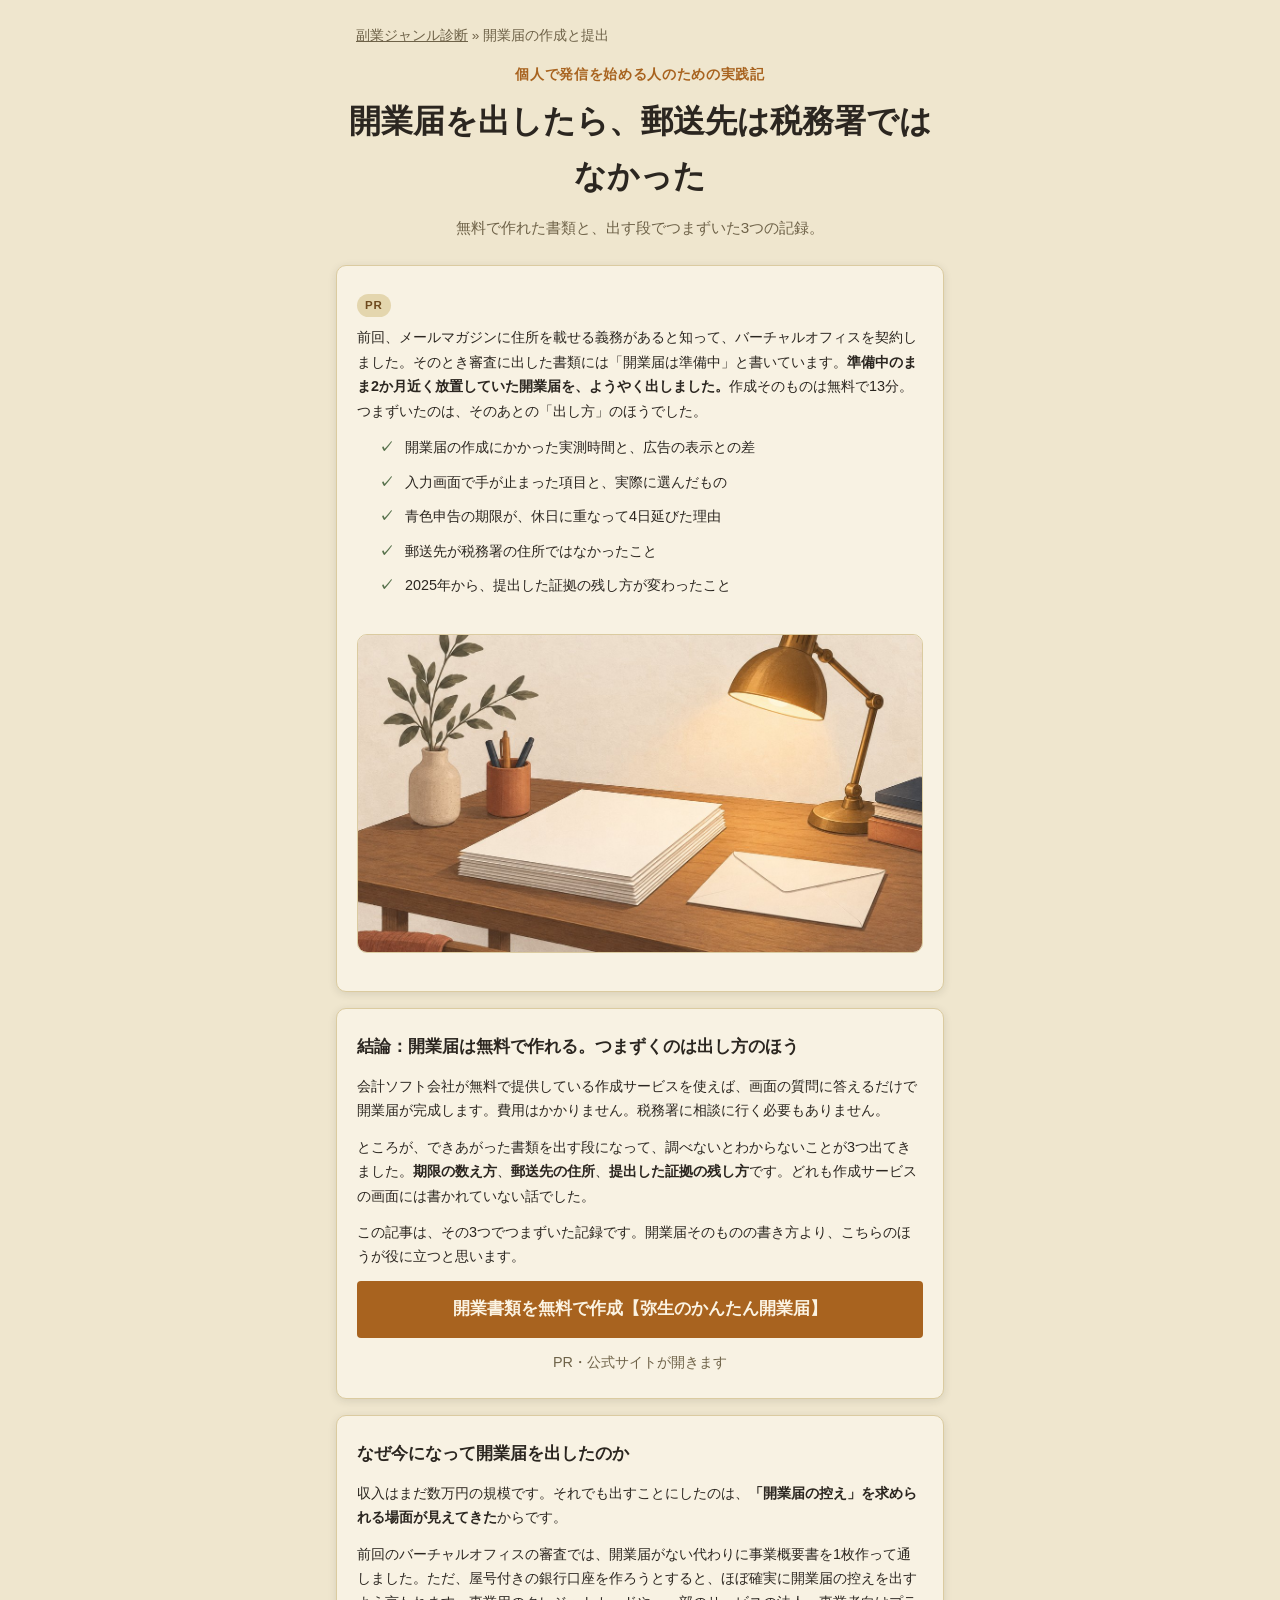
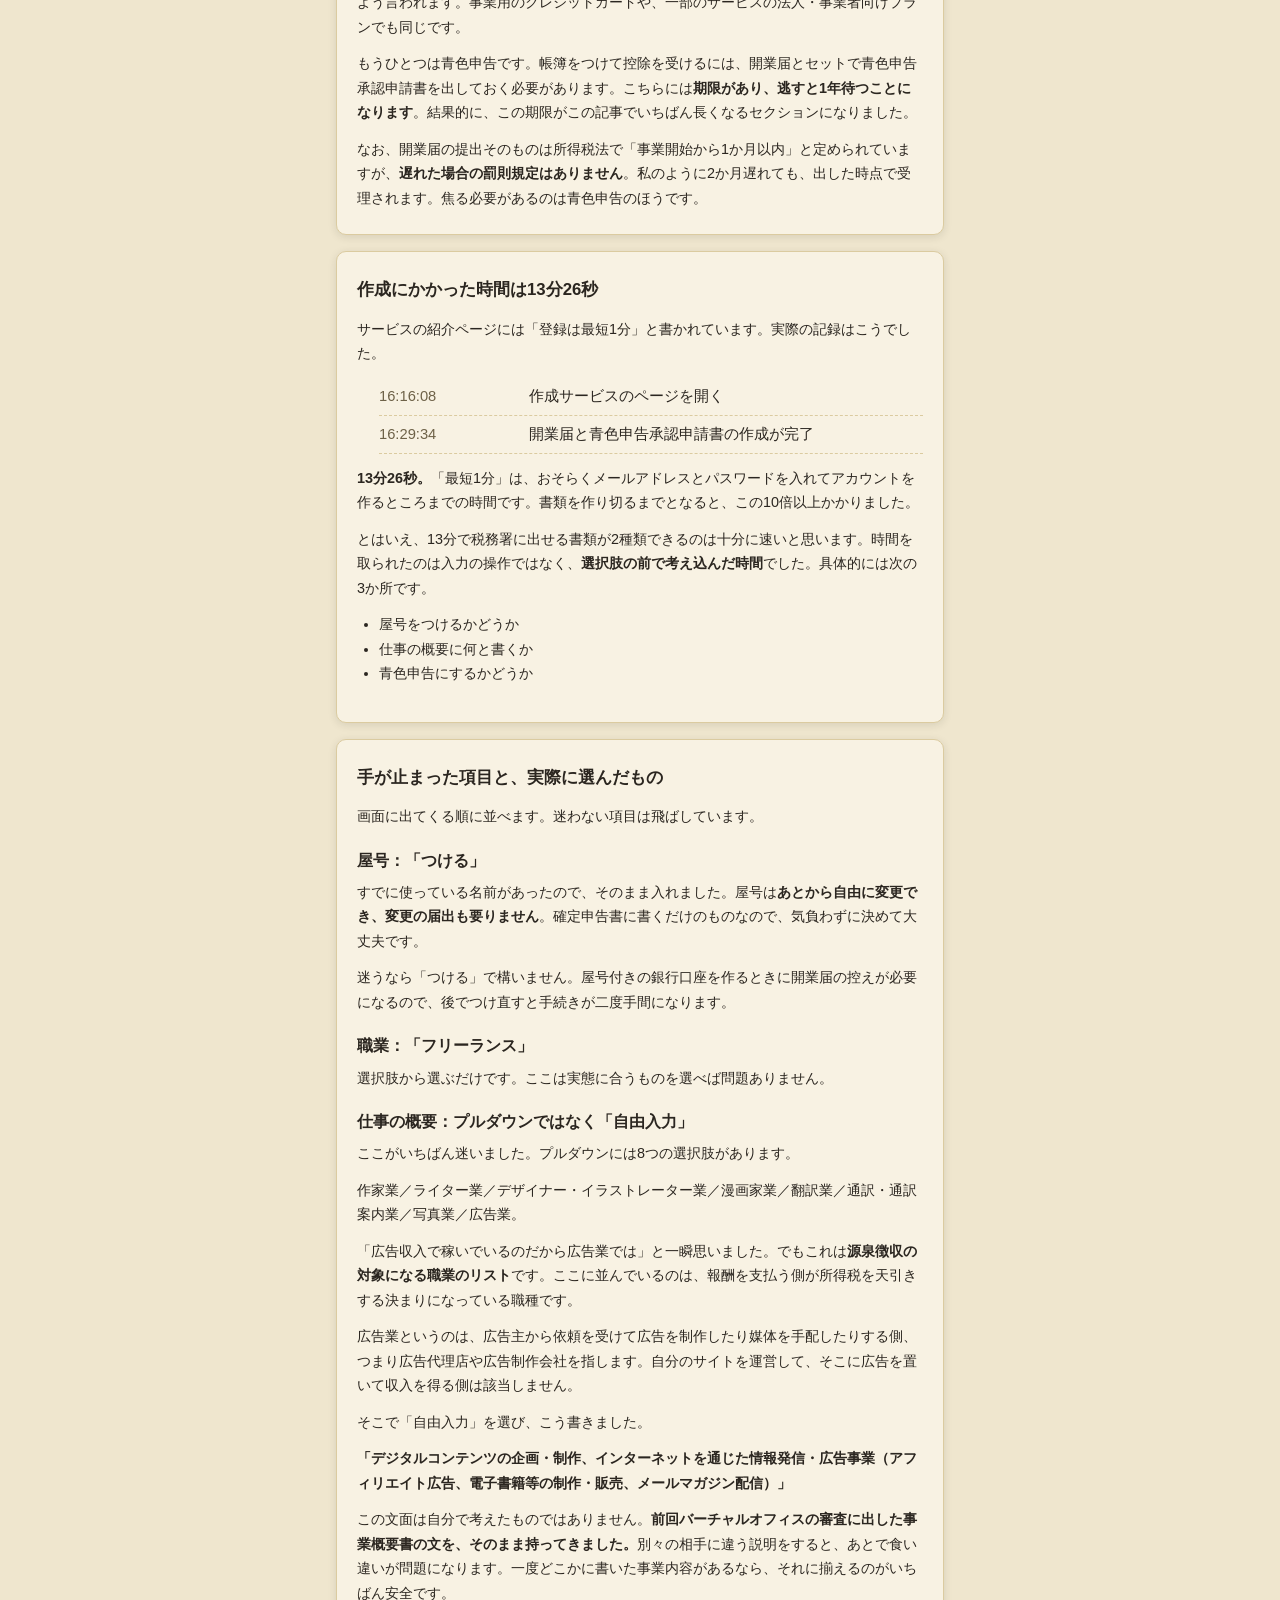
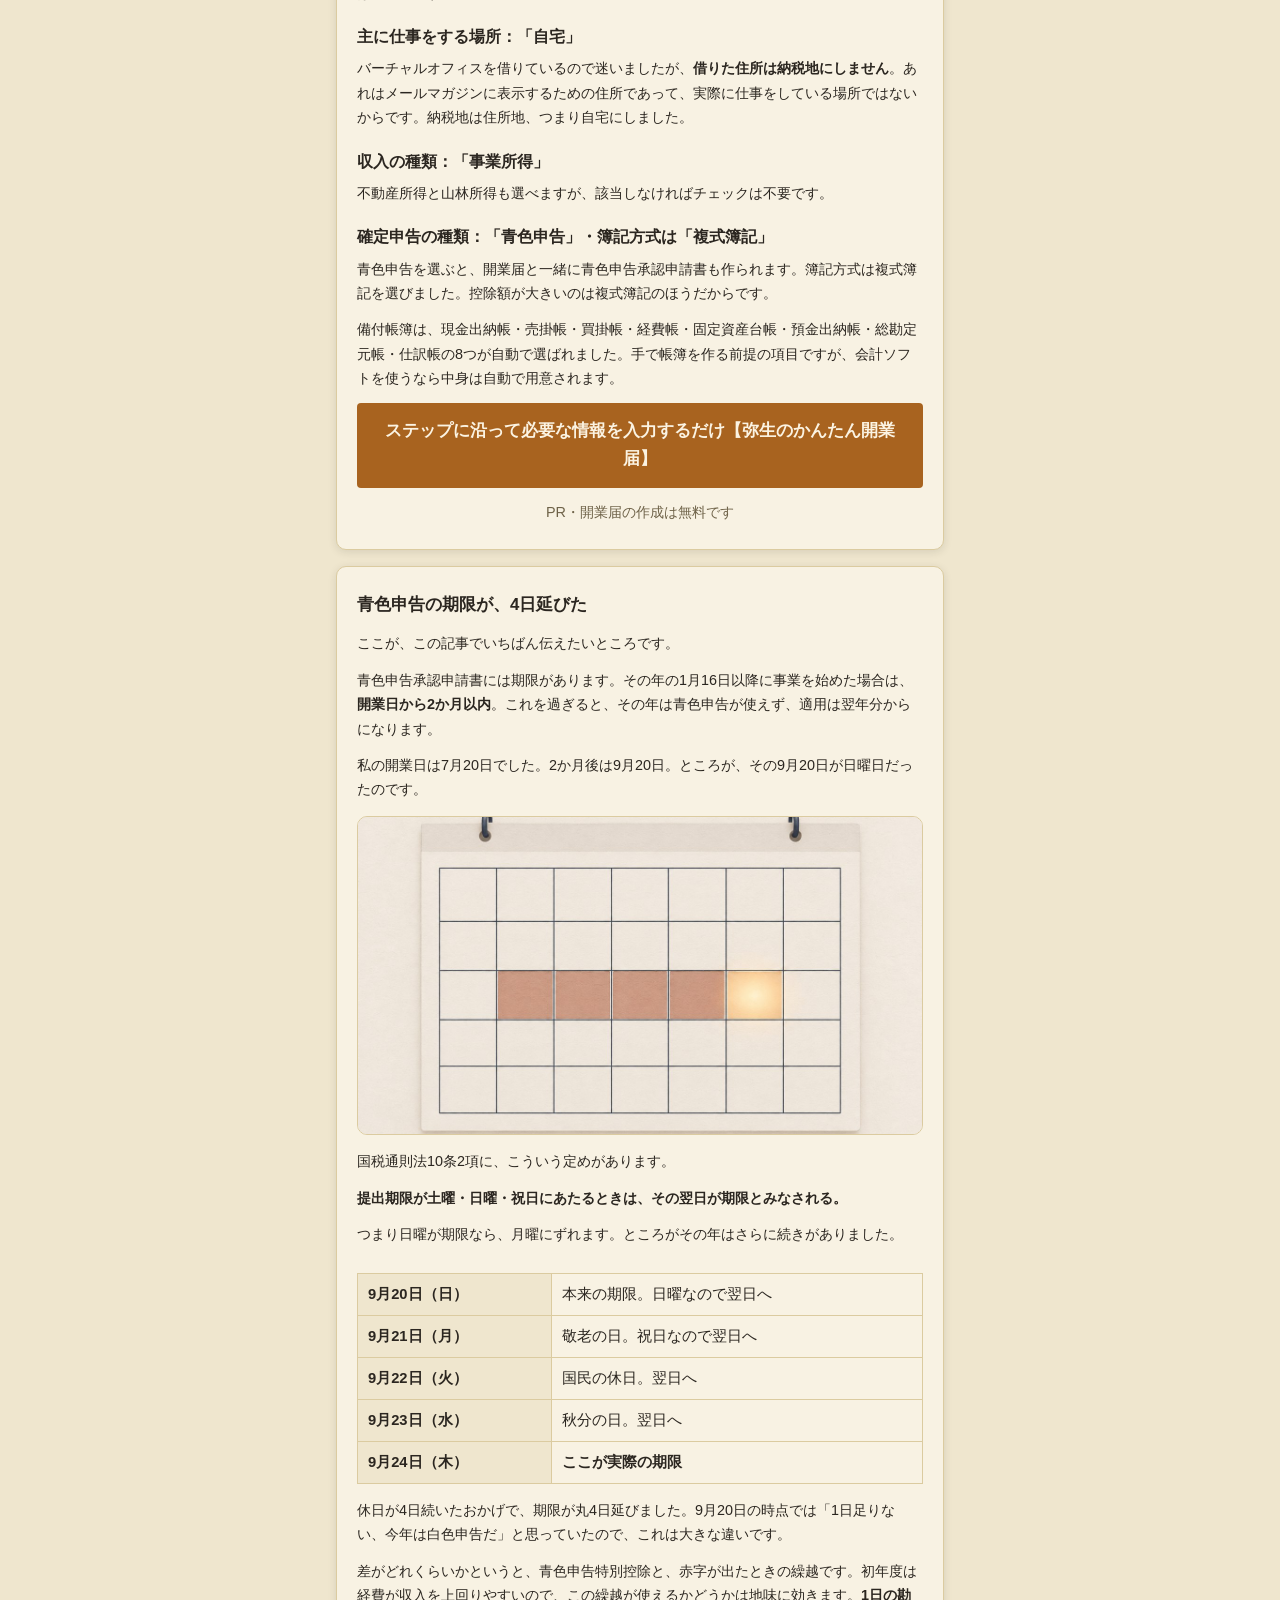
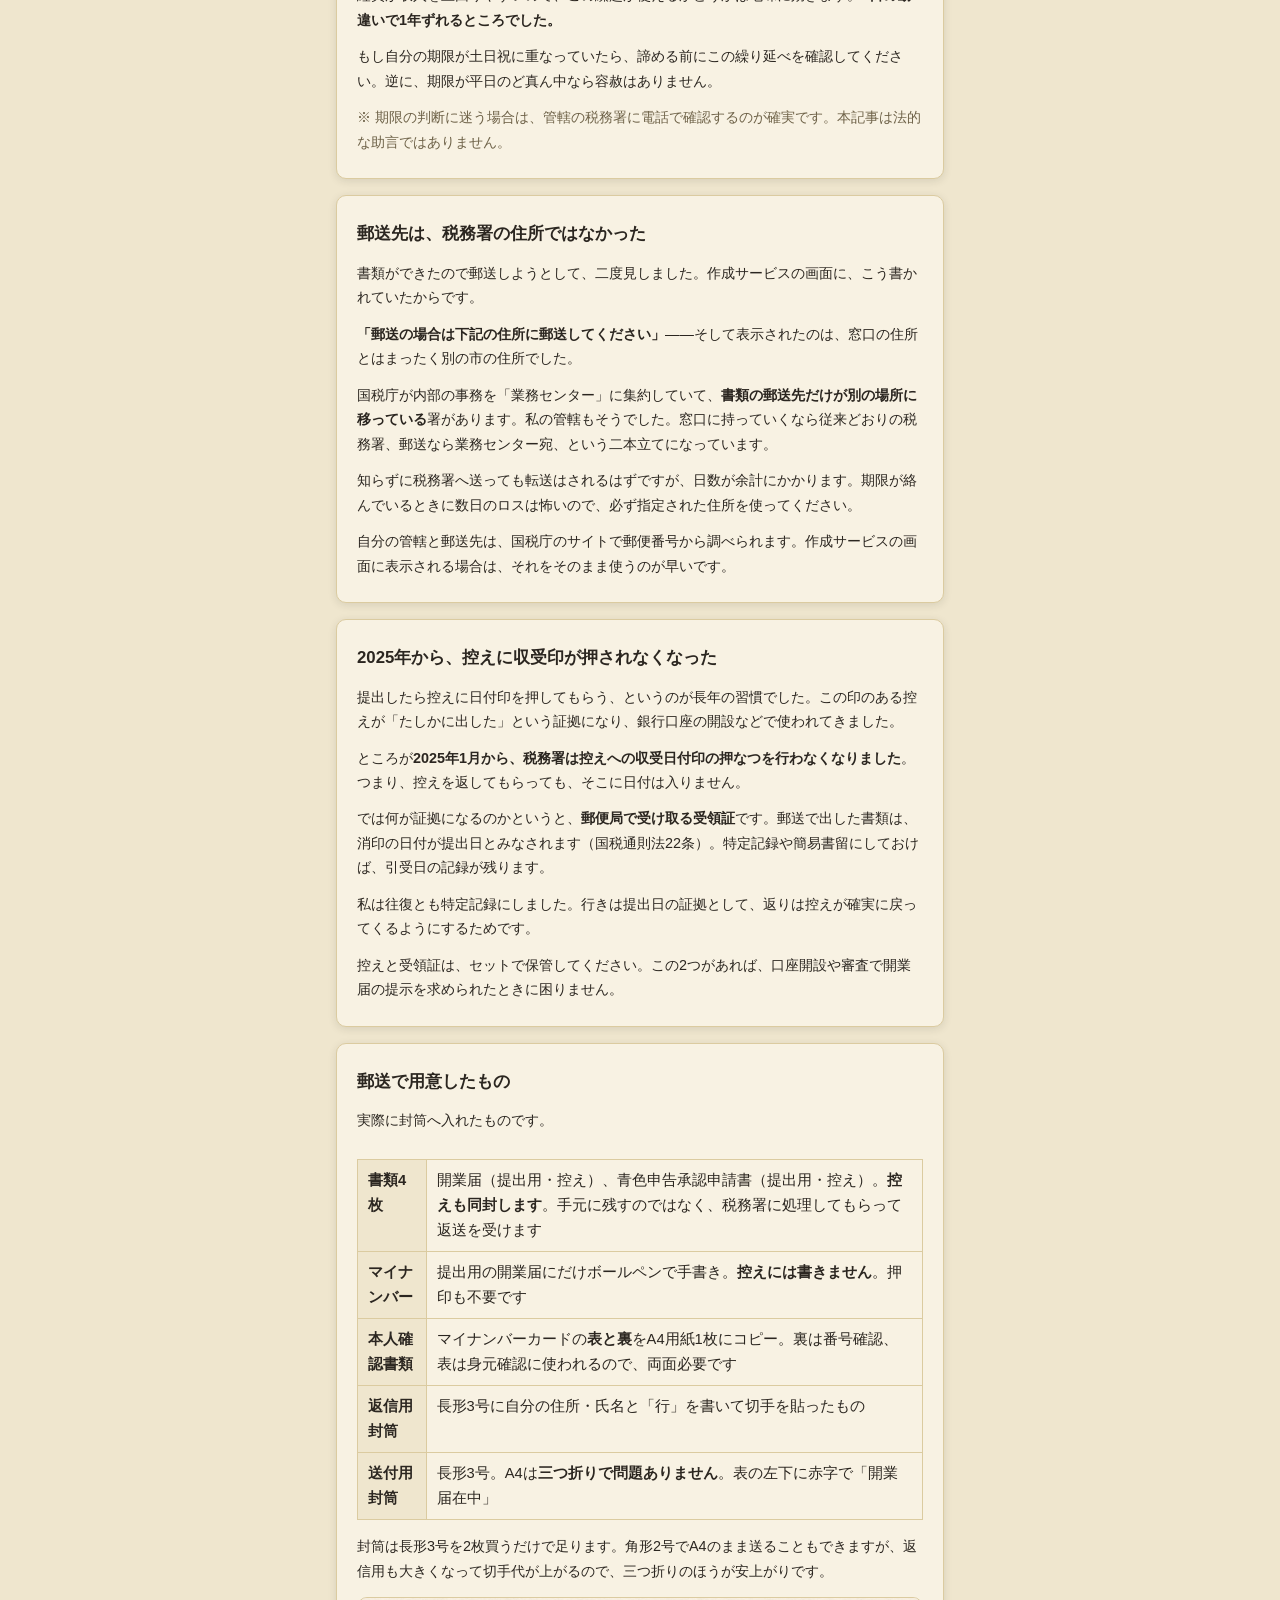
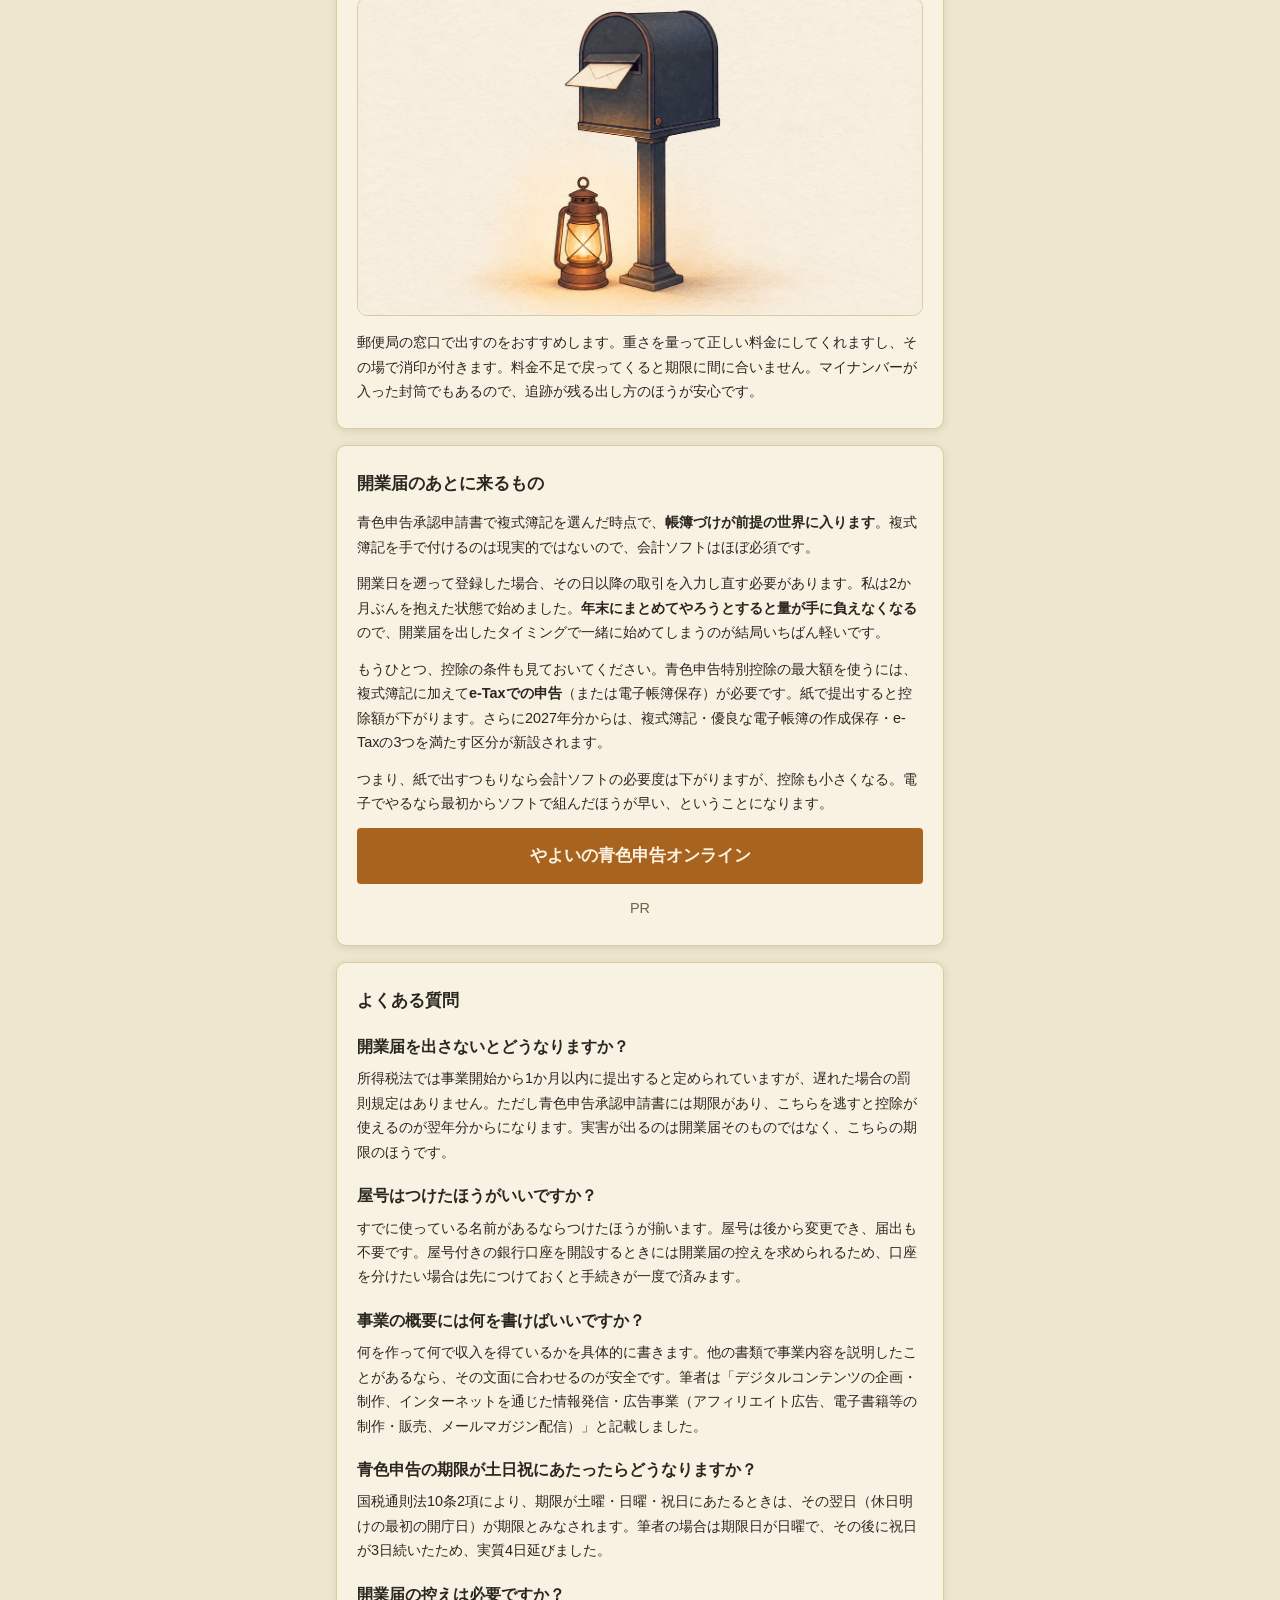
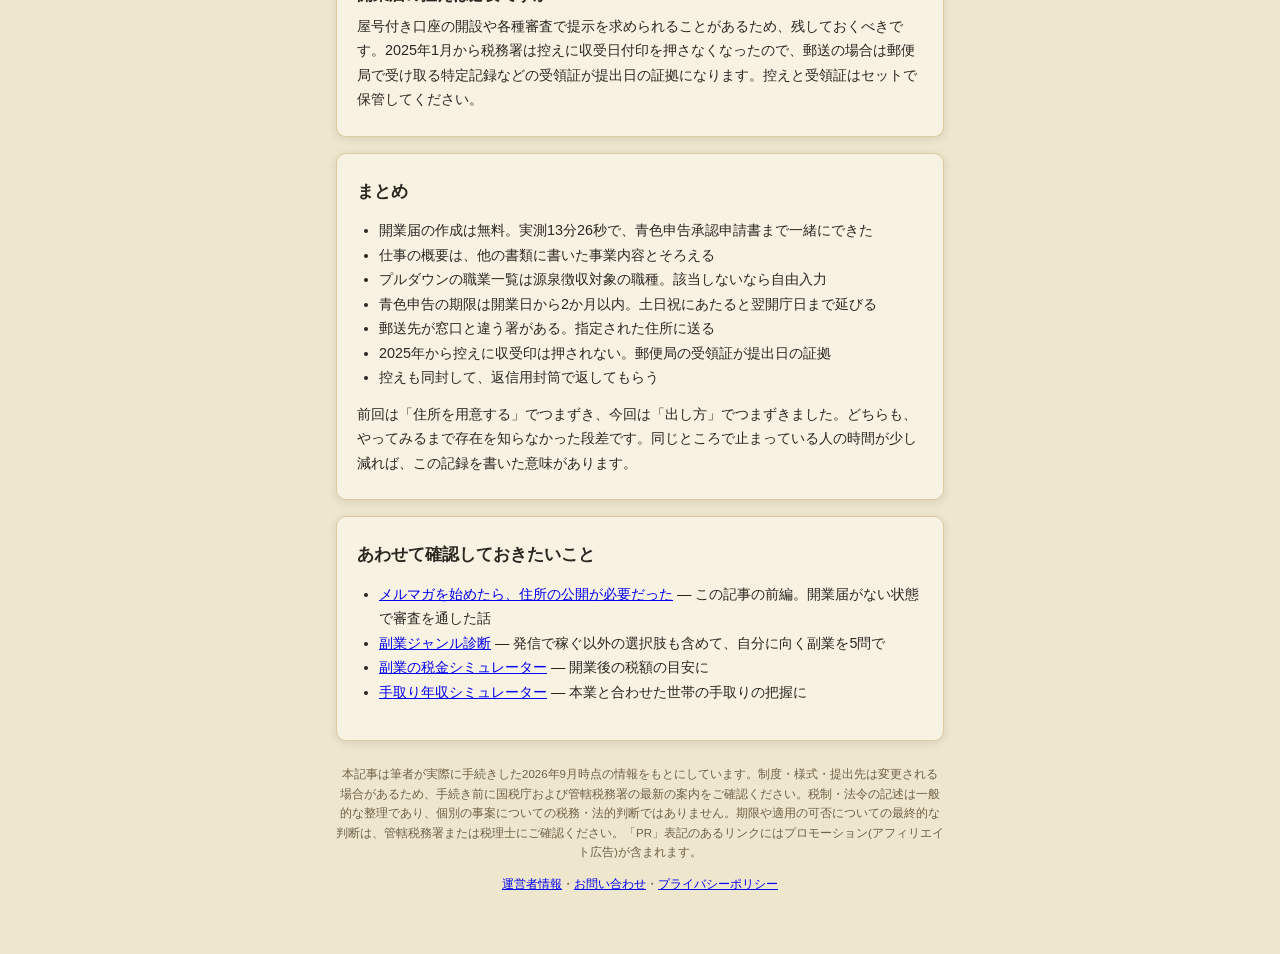
==== guide/kaigyo-todoke-teishutsu/index.html @ 6f913afa "Add Google Analytics 4 (gtag.js) to all pages Co-Authored-By: Claude Opus 5 <noreply@anthropic.com>" ====
<!DOCTYPE html>
<html lang="ja">
<head>
<meta charset="UTF-8">
<meta name="viewport" content="width=device-width, initial-scale=1.0">
<!-- Google tag (gtag.js) -->
<script async src="https://www.googletagmanager.com/gtag/js?id=G-WTBHV5QYG3"></script>
<script>
  window.dataLayer = window.dataLayer || [];
  function gtag(){dataLayer.push(arguments);}
  gtag('js', new Date());
  gtag('config', 'G-WTBHV5QYG3');
</script>
<title>開業届を出したら、郵送先は税務署ではなかった。作成13分・費用0円の記録</title>
<meta name="description" content="開業届をオンラインで作成し、郵送で提出するまでの記録。作成にかかった実測時間13分26秒、事業の概要に実際に書いた文、青色申告の期限が休日で4日ずれた理由、郵送先が税務署の住所ではなかった理由、2025年に収受印が廃止されて提出の証拠が変わった話までまとめました。">
<script async src="https://pagead2.googlesyndication.com/pagead/js/adsbygoogle.js?client=ca-pub-6465548593525933" crossorigin="anonymous"></script>
<link rel="canonical" href="https://hakoniwalab.com/sidejob-checker/guide/kaigyo-todoke-teishutsu/">
<link rel="stylesheet" href="../../css/style.css">
<script type="application/ld+json">{"@context":"https://schema.org","@type":"FAQPage","mainEntity":[{"@type":"Question","name":"開業届を出さないとどうなりますか？","acceptedAnswer":{"@type":"Answer","text":"所得税法では事業開始から1か月以内に提出すると定められていますが、遅れた場合の罰則規定はありません。ただし青色申告承認申請書には期限があり、こちらを逃すと控除が使えるのが翌年分からになります。実害が出るのは開業届そのものではなく、こちらの期限のほうです。"}},{"@type":"Question","name":"屋号はつけたほうがいいですか？","acceptedAnswer":{"@type":"Answer","text":"すでに使っている名前があるならつけたほうが揃います。屋号は後から変更でき、届出も不要です。屋号付きの銀行口座を開設するときには開業届の控えを求められるため、口座を分けたい場合は先につけておくと手続きが一度で済みます。"}},{"@type":"Question","name":"事業の概要には何を書けばいいですか？","acceptedAnswer":{"@type":"Answer","text":"何を作って何で収入を得ているかを具体的に書きます。他の書類で事業内容を説明したことがあるなら、その文面に合わせるのが安全です。筆者は「デジタルコンテンツの企画・制作、インターネットを通じた情報発信・広告事業（アフィリエイト広告、電子書籍等の制作・販売、メールマガジン配信）」と記載しました。"}},{"@type":"Question","name":"青色申告の期限が土日祝にあたったらどうなりますか？","acceptedAnswer":{"@type":"Answer","text":"国税通則法10条2項により、期限が土曜・日曜・祝日にあたるときは、その翌日（休日明けの最初の開庁日）が期限とみなされます。筆者の場合は期限日が日曜で、その後に祝日が3日続いたため、実質4日延びました。"}},{"@type":"Question","name":"開業届の控えは必要ですか？","acceptedAnswer":{"@type":"Answer","text":"屋号付き口座の開設や各種審査で提示を求められることがあるため、残しておくべきです。2025年1月から税務署は控えに収受日付印を押さなくなったので、郵送の場合は郵便局で受け取る特定記録などの受領証が提出日の証拠になります。控えと受領証はセットで保管してください。"}}]}</script>
<style>
.guide-nav { max-width: 720px; margin: 0 auto 16px; padding: 0 20px; font-size: 0.85rem; color: var(--color-text-muted); }
.guide-nav a { color: var(--color-text-muted); }
.guide-lead { font-size: 0.95rem; }
.guide-table { width: 100%; border-collapse: collapse; margin: 14px 0; font-size: 0.92rem; }
.guide-table th, .guide-table td { border: 1px solid var(--color-border); padding: 8px 10px; text-align: left; vertical-align: top; }
.guide-table th { background: var(--color-bg); font-weight: 600; }
.guide-note { font-size: 0.85rem; color: var(--color-text-muted); }
.card--article h3 { font-size: 1rem; margin: 18px 0 6px; }
.guide-cta { text-align: center; }
.guide-cta .btn { display: inline-block; text-decoration: none; }
.guide-pr { display: inline-block; font-size: 0.72rem; font-weight: 700; letter-spacing: 0.08em; padding: 2px 8px; border-radius: 999px; background: var(--color-badge-bg); color: var(--color-badge-text); margin-bottom: 8px; }
.guide-timeline { list-style: none; padding: 0; margin: 12px 0; }
.guide-timeline li { display: grid; grid-template-columns: 9.5em 1fr; gap: 10px; padding: 6px 0; border-bottom: 1px dashed var(--color-border); font-size: 0.92rem; }
.guide-timeline li span:first-child { font-variant-numeric: tabular-nums; color: var(--color-text-muted); }
.guide-figure { margin: 14px 0; }
.guide-figure img { width: 100%; height: auto; border-radius: var(--radius-lg); border: 1px solid var(--color-border); display: block; }
.guide-figure figcaption { font-size: 0.8rem; color: var(--color-text-muted); margin-top: 6px; text-align: center; }
.tblwrap { overflow-x: auto; }
</style>
</head>
<body>
<div class="app">

  <nav class="guide-nav" aria-label="パンくずリスト">
    <a href="../../index.html">副業ジャンル診断</a> &raquo;
    <span aria-current="page">開業届の作成と提出</span>
  </nav>

  <header class="app-header">
    <p class="app-header__eyebrow">個人で発信を始める人のための実践記</p>
    <h1 class="app-header__title">開業届を出したら、<br class="sp-only">郵送先は税務署ではなかった</h1>
    <p class="app-header__lead">無料で作れた書類と、出す段でつまずいた3つの記録。</p>
  </header>

  <main class="main">

    <section class="article">

      <div class="card card--article">
        <span class="guide-pr">PR</span>
        <p class="guide-lead">前回、メールマガジンに住所を載せる義務があると知って、バーチャルオフィスを契約しました。そのとき審査に出した書類には「開業届は準備中」と書いています。<strong>準備中のまま2か月近く放置していた開業届を、ようやく出しました。</strong>作成そのものは無料で13分。つまずいたのは、そのあとの「出し方」のほうでした。</p>
        <ul class="intro-points">
          <li>開業届の作成にかかった実測時間と、広告の表示との差</li>
          <li>入力画面で手が止まった項目と、実際に選んだもの</li>
          <li>青色申告の期限が、休日に重なって4日延びた理由</li>
          <li>郵送先が税務署の住所ではなかったこと</li>
          <li>2025年から、提出した証拠の残し方が変わったこと</li>
        </ul>
        <figure class="guide-figure">
          <img src="./img/01_header.jpg" alt="机の上に置かれた書類の束と封筒、その横で灯る小さなランプのイラスト" width="1200" height="675">
        </figure>
      </div>

      <div class="card card--article">
        <h2>結論：開業届は無料で作れる。つまずくのは出し方のほう</h2>
        <p>会計ソフト会社が無料で提供している作成サービスを使えば、画面の質問に答えるだけで開業届が完成します。費用はかかりません。税務署に相談に行く必要もありません。</p>
        <p>ところが、できあがった書類を出す段になって、調べないとわからないことが3つ出てきました。<strong>期限の数え方</strong>、<strong>郵送先の住所</strong>、<strong>提出した証拠の残し方</strong>です。どれも作成サービスの画面には書かれていない話でした。</p>
        <p>この記事は、その3つでつまずいた記録です。開業届そのものの書き方より、こちらのほうが役に立つと思います。</p>
        <p class="guide-cta"><a class="btn btn--primary btn--large" href="https://px.a8.net/svt/ejp?a8mat=4BCFNL+8TXR2Q+35XE+I17WY" rel="sponsored nofollow noopener" target="_blank">開業書類を無料で作成【弥生のかんたん開業届】</a></p>
        <p class="guide-note" style="text-align:center;">PR・公式サイトが開きます</p>
      </div>

      <div class="card card--article">
        <h2>なぜ今になって開業届を出したのか</h2>
        <p>収入はまだ数万円の規模です。それでも出すことにしたのは、<strong>「開業届の控え」を求められる場面が見えてきた</strong>からです。</p>
        <p>前回のバーチャルオフィスの審査では、開業届がない代わりに事業概要書を1枚作って通しました。ただ、屋号付きの銀行口座を作ろうとすると、ほぼ確実に開業届の控えを出すよう言われます。事業用のクレジットカードや、一部のサービスの法人・事業者向けプランでも同じです。</p>
        <p>もうひとつは青色申告です。帳簿をつけて控除を受けるには、開業届とセットで青色申告承認申請書を出しておく必要があります。こちらには<strong>期限があり、逃すと1年待つことになります</strong>。結果的に、この期限がこの記事でいちばん長くなるセクションになりました。</p>
        <p>なお、開業届の提出そのものは所得税法で「事業開始から1か月以内」と定められていますが、<strong>遅れた場合の罰則規定はありません</strong>。私のように2か月遅れても、出した時点で受理されます。焦る必要があるのは青色申告のほうです。</p>
      </div>

      <div class="card card--article">
        <h2>作成にかかった時間は13分26秒</h2>
        <p>サービスの紹介ページには「登録は最短1分」と書かれています。実際の記録はこうでした。</p>
        <ul class="guide-timeline">
          <li><span>16:16:08</span><span>作成サービスのページを開く</span></li>
          <li><span>16:29:34</span><span>開業届と青色申告承認申請書の作成が完了</span></li>
        </ul>
        <p><strong>13分26秒。</strong>「最短1分」は、おそらくメールアドレスとパスワードを入れてアカウントを作るところまでの時間です。書類を作り切るまでとなると、この10倍以上かかりました。</p>
        <p>とはいえ、13分で税務署に出せる書類が2種類できるのは十分に速いと思います。時間を取られたのは入力の操作ではなく、<strong>選択肢の前で考え込んだ時間</strong>でした。具体的には次の3か所です。</p>
        <ul>
          <li>屋号をつけるかどうか</li>
          <li>仕事の概要に何と書くか</li>
          <li>青色申告にするかどうか</li>
        </ul>
      </div>

      <div class="card card--article">
        <h2>手が止まった項目と、実際に選んだもの</h2>
        <p>画面に出てくる順に並べます。迷わない項目は飛ばしています。</p>

        <h3>屋号：「つける」</h3>
        <p>すでに使っている名前があったので、そのまま入れました。屋号は<strong>あとから自由に変更でき、変更の届出も要りません</strong>。確定申告書に書くだけのものなので、気負わずに決めて大丈夫です。</p>
        <p>迷うなら「つける」で構いません。屋号付きの銀行口座を作るときに開業届の控えが必要になるので、後でつけ直すと手続きが二度手間になります。</p>

        <h3>職業：「フリーランス」</h3>
        <p>選択肢から選ぶだけです。ここは実態に合うものを選べば問題ありません。</p>

        <h3>仕事の概要：プルダウンではなく「自由入力」</h3>
        <p>ここがいちばん迷いました。プルダウンには8つの選択肢があります。</p>
        <p>作家業／ライター業／デザイナー・イラストレーター業／漫画家業／翻訳業／通訳・通訳案内業／写真業／広告業。</p>
        <p>「広告収入で稼いでいるのだから広告業では」と一瞬思いました。でもこれは<strong>源泉徴収の対象になる職業のリスト</strong>です。ここに並んでいるのは、報酬を支払う側が所得税を天引きする決まりになっている職種です。</p>
        <p>広告業というのは、広告主から依頼を受けて広告を制作したり媒体を手配したりする側、つまり広告代理店や広告制作会社を指します。自分のサイトを運営して、そこに広告を置いて収入を得る側は該当しません。</p>
        <p>そこで「自由入力」を選び、こう書きました。</p>
        <p><strong>「デジタルコンテンツの企画・制作、インターネットを通じた情報発信・広告事業（アフィリエイト広告、電子書籍等の制作・販売、メールマガジン配信）」</strong></p>
        <p>この文面は自分で考えたものではありません。<strong>前回バーチャルオフィスの審査に出した事業概要書の文を、そのまま持ってきました。</strong>別々の相手に違う説明をすると、あとで食い違いが問題になります。一度どこかに書いた事業内容があるなら、それに揃えるのがいちばん安全です。</p>

        <h3>主に仕事をする場所：「自宅」</h3>
        <p>バーチャルオフィスを借りているので迷いましたが、<strong>借りた住所は納税地にしません</strong>。あれはメールマガジンに表示するための住所であって、実際に仕事をしている場所ではないからです。納税地は住所地、つまり自宅にしました。</p>

        <h3>収入の種類：「事業所得」</h3>
        <p>不動産所得と山林所得も選べますが、該当しなければチェックは不要です。</p>

        <h3>確定申告の種類：「青色申告」・簿記方式は「複式簿記」</h3>
        <p>青色申告を選ぶと、開業届と一緒に青色申告承認申請書も作られます。簿記方式は複式簿記を選びました。控除額が大きいのは複式簿記のほうだからです。</p>
        <p>備付帳簿は、現金出納帳・売掛帳・買掛帳・経費帳・固定資産台帳・預金出納帳・総勘定元帳・仕訳帳の8つが自動で選ばれました。手で帳簿を作る前提の項目ですが、会計ソフトを使うなら中身は自動で用意されます。</p>
        <p class="guide-cta"><a class="btn btn--primary btn--large" href="https://px.a8.net/svt/ejp?a8mat=4BCFNL+8TXR2Q+35XE+I0D1U" rel="sponsored nofollow noopener" target="_blank">ステップに沿って必要な情報を入力するだけ【弥生のかんたん開業届】</a></p>
        <p class="guide-note" style="text-align:center;">PR・開業届の作成は無料です</p>
      </div>

      <div class="card card--article">
        <h2>青色申告の期限が、4日延びた</h2>
        <p>ここが、この記事でいちばん伝えたいところです。</p>
        <p>青色申告承認申請書には期限があります。その年の1月16日以降に事業を始めた場合は、<strong>開業日から2か月以内</strong>。これを過ぎると、その年は青色申告が使えず、適用は翌年分からになります。</p>
        <p>私の開業日は7月20日でした。2か月後は9月20日。ところが、その9月20日が日曜日だったのです。</p>
        <figure class="guide-figure">
          <img src="./img/02_calendar.jpg" alt="カレンダーの数日が塗られ、その先の1日だけに灯りがついているイラスト" width="1200" height="675">
        </figure>
        <p>国税通則法10条2項に、こういう定めがあります。</p>
        <p><strong>提出期限が土曜・日曜・祝日にあたるときは、その翌日が期限とみなされる。</strong></p>
        <p>つまり日曜が期限なら、月曜にずれます。ところがその年はさらに続きがありました。</p>
        <div class="tblwrap">
        <table class="guide-table">
          <tr><th>9月20日（日）</th><td>本来の期限。日曜なので翌日へ</td></tr>
          <tr><th>9月21日（月）</th><td>敬老の日。祝日なので翌日へ</td></tr>
          <tr><th>9月22日（火）</th><td>国民の休日。翌日へ</td></tr>
          <tr><th>9月23日（水）</th><td>秋分の日。翌日へ</td></tr>
          <tr><th>9月24日（木）</th><td><strong>ここが実際の期限</strong></td></tr>
        </table>
        </div>
        <p>休日が4日続いたおかげで、期限が丸4日延びました。9月20日の時点では「1日足りない、今年は白色申告だ」と思っていたので、これは大きな違いです。</p>
        <p>差がどれくらいかというと、青色申告特別控除と、赤字が出たときの繰越です。初年度は経費が収入を上回りやすいので、この繰越が使えるかどうかは地味に効きます。<strong>1日の勘違いで1年ずれるところでした。</strong></p>
        <p>もし自分の期限が土日祝に重なっていたら、諦める前にこの繰り延べを確認してください。逆に、期限が平日のど真ん中なら容赦はありません。</p>
        <p class="guide-note">※ 期限の判断に迷う場合は、管轄の税務署に電話で確認するのが確実です。本記事は法的な助言ではありません。</p>
      </div>

      <div class="card card--article">
        <h2>郵送先は、税務署の住所ではなかった</h2>
        <p>書類ができたので郵送しようとして、二度見しました。作成サービスの画面に、こう書かれていたからです。</p>
        <p><strong>「郵送の場合は下記の住所に郵送してください」</strong>——そして表示されたのは、窓口の住所とはまったく別の市の住所でした。</p>
        <p>国税庁が内部の事務を「業務センター」に集約していて、<strong>書類の郵送先だけが別の場所に移っている</strong>署があります。私の管轄もそうでした。窓口に持っていくなら従来どおりの税務署、郵送なら業務センター宛、という二本立てになっています。</p>
        <p>知らずに税務署へ送っても転送はされるはずですが、日数が余計にかかります。期限が絡んでいるときに数日のロスは怖いので、必ず指定された住所を使ってください。</p>
        <p>自分の管轄と郵送先は、国税庁のサイトで郵便番号から調べられます。作成サービスの画面に表示される場合は、それをそのまま使うのが早いです。</p>
      </div>

      <div class="card card--article">
        <h2>2025年から、控えに収受印が押されなくなった</h2>
        <p>提出したら控えに日付印を押してもらう、というのが長年の習慣でした。この印のある控えが「たしかに出した」という証拠になり、銀行口座の開設などで使われてきました。</p>
        <p>ところが<strong>2025年1月から、税務署は控えへの収受日付印の押なつを行わなくなりました</strong>。つまり、控えを返してもらっても、そこに日付は入りません。</p>
        <p>では何が証拠になるのかというと、<strong>郵便局で受け取る受領証</strong>です。郵送で出した書類は、消印の日付が提出日とみなされます（国税通則法22条）。特定記録や簡易書留にしておけば、引受日の記録が残ります。</p>
        <p>私は往復とも特定記録にしました。行きは提出日の証拠として、返りは控えが確実に戻ってくるようにするためです。</p>
        <p>控えと受領証は、セットで保管してください。この2つがあれば、口座開設や審査で開業届の提示を求められたときに困りません。</p>
      </div>

      <div class="card card--article">
        <h2>郵送で用意したもの</h2>
        <p>実際に封筒へ入れたものです。</p>
        <div class="tblwrap">
        <table class="guide-table">
          <tr><th>書類4枚</th><td>開業届（提出用・控え）、青色申告承認申請書（提出用・控え）。<strong>控えも同封します</strong>。手元に残すのではなく、税務署に処理してもらって返送を受けます</td></tr>
          <tr><th>マイナンバー</th><td>提出用の開業届にだけボールペンで手書き。<strong>控えには書きません</strong>。押印も不要です</td></tr>
          <tr><th>本人確認書類</th><td>マイナンバーカードの<strong>表と裏</strong>をA4用紙1枚にコピー。裏は番号確認、表は身元確認に使われるので、両面必要です</td></tr>
          <tr><th>返信用封筒</th><td>長形3号に自分の住所・氏名と「行」を書いて切手を貼ったもの</td></tr>
          <tr><th>送付用封筒</th><td>長形3号。A4は<strong>三つ折りで問題ありません</strong>。表の左下に赤字で「開業届在中」</td></tr>
        </table>
        </div>
        <p>封筒は長形3号を2枚買うだけで足ります。角形2号でA4のまま送ることもできますが、返信用も大きくなって切手代が上がるので、三つ折りのほうが安上がりです。</p>
        <figure class="guide-figure">
          <img src="./img/03_post.jpg" alt="郵便ポストに差し込まれた封筒と、足元で灯る小さなランタンのイラスト" width="1200" height="675">
        </figure>
        <p>郵便局の窓口で出すのをおすすめします。重さを量って正しい料金にしてくれますし、その場で消印が付きます。料金不足で戻ってくると期限に間に合いません。マイナンバーが入った封筒でもあるので、追跡が残る出し方のほうが安心です。</p>
      </div>

      <div class="card card--article">
        <h2>開業届のあとに来るもの</h2>
        <p>青色申告承認申請書で複式簿記を選んだ時点で、<strong>帳簿づけが前提の世界に入ります</strong>。複式簿記を手で付けるのは現実的ではないので、会計ソフトはほぼ必須です。</p>
        <p>開業日を遡って登録した場合、その日以降の取引を入力し直す必要があります。私は2か月ぶんを抱えた状態で始めました。<strong>年末にまとめてやろうとすると量が手に負えなくなる</strong>ので、開業届を出したタイミングで一緒に始めてしまうのが結局いちばん軽いです。</p>
        <p>もうひとつ、控除の条件も見ておいてください。青色申告特別控除の最大額を使うには、複式簿記に加えて<strong>e-Taxでの申告</strong>（または電子帳簿保存）が必要です。紙で提出すると控除額が下がります。さらに2027年分からは、複式簿記・優良な電子帳簿の作成保存・e-Taxの3つを満たす区分が新設されます。</p>
        <p>つまり、紙で出すつもりなら会計ソフトの必要度は下がりますが、控除も小さくなる。電子でやるなら最初からソフトで組んだほうが早い、ということになります。</p>
        <p class="guide-cta"><a class="btn btn--primary btn--large" href="https://px.a8.net/svt/ejp?a8mat=4BCFNL+8L0902+35XE+609HU" rel="sponsored nofollow noopener" target="_blank">やよいの青色申告オンライン</a></p>
        <p class="guide-note" style="text-align:center;">PR</p>
      </div>

      <div class="card card--article">
        <h2>よくある質問</h2>
        <h3>開業届を出さないとどうなりますか？</h3>
        <p>所得税法では事業開始から1か月以内に提出すると定められていますが、遅れた場合の罰則規定はありません。ただし青色申告承認申請書には期限があり、こちらを逃すと控除が使えるのが翌年分からになります。実害が出るのは開業届そのものではなく、こちらの期限のほうです。</p>
        <h3>屋号はつけたほうがいいですか？</h3>
        <p>すでに使っている名前があるならつけたほうが揃います。屋号は後から変更でき、届出も不要です。屋号付きの銀行口座を開設するときには開業届の控えを求められるため、口座を分けたい場合は先につけておくと手続きが一度で済みます。</p>
        <h3>事業の概要には何を書けばいいですか？</h3>
        <p>何を作って何で収入を得ているかを具体的に書きます。他の書類で事業内容を説明したことがあるなら、その文面に合わせるのが安全です。筆者は「デジタルコンテンツの企画・制作、インターネットを通じた情報発信・広告事業（アフィリエイト広告、電子書籍等の制作・販売、メールマガジン配信）」と記載しました。</p>
        <h3>青色申告の期限が土日祝にあたったらどうなりますか？</h3>
        <p>国税通則法10条2項により、期限が土曜・日曜・祝日にあたるときは、その翌日（休日明けの最初の開庁日）が期限とみなされます。筆者の場合は期限日が日曜で、その後に祝日が3日続いたため、実質4日延びました。</p>
        <h3>開業届の控えは必要ですか？</h3>
        <p>屋号付き口座の開設や各種審査で提示を求められることがあるため、残しておくべきです。2025年1月から税務署は控えに収受日付印を押さなくなったので、郵送の場合は郵便局で受け取る特定記録などの受領証が提出日の証拠になります。控えと受領証はセットで保管してください。</p>
      </div>

      <div class="card card--article">
        <h2>まとめ</h2>
        <ul>
          <li>開業届の作成は無料。実測13分26秒で、青色申告承認申請書まで一緒にできた</li>
          <li>仕事の概要は、他の書類に書いた事業内容とそろえる</li>
          <li>プルダウンの職業一覧は源泉徴収対象の職種。該当しないなら自由入力</li>
          <li>青色申告の期限は開業日から2か月以内。土日祝にあたると翌開庁日まで延びる</li>
          <li>郵送先が窓口と違う署がある。指定された住所に送る</li>
          <li>2025年から控えに収受印は押されない。郵便局の受領証が提出日の証拠</li>
          <li>控えも同封して、返信用封筒で返してもらう</li>
        </ul>
        <p>前回は「住所を用意する」でつまずき、今回は「出し方」でつまずきました。どちらも、やってみるまで存在を知らなかった段差です。同じところで止まっている人の時間が少し減れば、この記録を書いた意味があります。</p>
      </div>

      <div class="card card--article">
        <h2>あわせて確認しておきたいこと</h2>
        <ul>
          <li><a href="../mailmag-jusho-virtual-office/">メルマガを始めたら、住所の公開が必要だった</a> — この記事の前編。開業届がない状態で審査を通した話</li>
          <li><a href="../../index.html">副業ジャンル診断</a> — 発信で稼ぐ以外の選択肢も含めて、自分に向く副業を5問で</li>
          <li><a href="../../../sidejob-tax-simulator/">副業の税金シミュレーター</a> — 開業後の税額の目安に</li>
          <li><a href="../../../takehome-calculator/">手取り年収シミュレーター</a> — 本業と合わせた世帯の手取りの把握に</li>
        </ul>
      </div>

    </section>

  </main>

  <footer class="app-footer">
    <p>本記事は筆者が実際に手続きした2026年9月時点の情報をもとにしています。制度・様式・提出先は変更される場合があるため、手続き前に国税庁および管轄税務署の最新の案内をご確認ください。税制・法令の記述は一般的な整理であり、個別の事案についての税務・法的判断ではありません。期限や適用の可否についての最終的な判断は、管轄税務署または税理士にご確認ください。「PR」表記のあるリンクにはプロモーション(アフィリエイト広告)が含まれます。</p>
    <p><a href="../../../about.html">運営者情報</a>・<a href="../../../contact.html">お問い合わせ</a>・<a href="../../../privacy.html">プライバシーポリシー</a></p>
  </footer>

</div>
</body>
</html>
---- css/style.css ----
:root {
  --color-bg: #efe6ce;
  --color-surface: #f8f2e3;
  --color-border: #dbcba0;
  --color-text: #2b2620;
  --color-text-muted: #6e6248;
  --color-primary: #a8631f;
  --color-primary-hover: #8b5119;
  --color-primary-contrast: #fbf3e2;
  --color-accent: #55704a;
  --color-badge-bg: #e4d6ae;
  --color-badge-text: #6e4a1e;
  --color-warn-bg: #efd3c0;
  --color-warn-text: #8a4322;
  --radius-sm: 4px;
  --radius-md: 6px;
  --radius-lg: 10px;
  --shadow-card: 0 2px 8px rgba(43, 38, 32, 0.12);
  --max-width: 640px;
}

@media (prefers-color-scheme: dark) {
  :root {
    --color-bg: #211f1a;
    --color-surface: #2c2a22;
    --color-border: #423e30;
    --color-text: #f1e9d8;
    --color-text-muted: #b3a585;
    --color-primary: #e3a23b;
    --color-primary-hover: #edb259;
    --color-primary-contrast: #241c0d;
    --color-accent: #8fae7d;
    --color-badge-bg: #3a3626;
    --color-badge-text: #e3a23b;
    --color-warn-bg: #3d2a1d;
    --color-warn-text: #e0a876;
    --shadow-card: 0 2px 14px rgba(0, 0, 0, 0.5);
  }
}

* { box-sizing: border-box; }

[hidden] { display: none !important; }

html, body {
  margin: 0;
  padding: 0;
  background: var(--color-bg);
  color: var(--color-text);
  font-family: "Hiragino Sans", "Hiragino Kaku Gothic ProN", Meiryo, "Yu Gothic", sans-serif;
  line-height: 1.7;
  -webkit-text-size-adjust: 100%;
}

.app {
  max-width: var(--max-width);
  margin: 0 auto;
  padding: 24px 16px 48px;
}

.app-header {
  text-align: center;
  margin-bottom: 24px;
}

.app-header__eyebrow {
  color: var(--color-primary);
  font-weight: 700;
  font-size: 0.85rem;
  letter-spacing: 0.05em;
  margin: 0 0 8px;
}

.app-header__title {
  font-size: 1.6rem;
  font-weight: 800;
  margin: 0 0 12px;
}

.app-header__lead {
  color: var(--color-text-muted);
  font-size: 0.95rem;
  margin: 0;
}

.main { display: block; }

.card {
  background: var(--color-surface);
  border: 1px solid var(--color-border);
  border-radius: var(--radius-lg);
  box-shadow: var(--shadow-card);
  padding: 24px 20px;
  margin-bottom: 16px;
}

.card--intro { text-align: center; }

.intro-points {
  list-style: none;
  padding: 0;
  margin: 0 0 20px;
  text-align: left;
  display: inline-block;
}

.intro-points li {
  position: relative;
  padding-left: 26px;
  margin-bottom: 10px;
  color: var(--color-text);
}

.intro-points li::before {
  content: "✓";
  position: absolute;
  left: 0;
  color: var(--color-accent);
  font-weight: 700;
}

.intro-disclaimer {
  font-size: 0.78rem;
  color: var(--color-text-muted);
  margin: 16px 0 0;
}

.btn {
  display: inline-block;
  border: none;
  border-radius: var(--radius-sm);
  font-size: 0.95rem;
  font-weight: 700;
  padding: 12px 20px;
  cursor: pointer;
  text-align: center;
  transition: background-color 0.15s ease, opacity 0.15s ease;
}

.btn--primary {
  background: var(--color-primary);
  color: var(--color-primary-contrast);
}
.btn--primary:hover { background: var(--color-primary-hover); }
.btn--primary:disabled { opacity: 0.5; cursor: not-allowed; }

.btn--ghost {
  background: transparent;
  color: var(--color-text-muted);
  border: 1px solid var(--color-border);
}
.btn--ghost:hover { color: var(--color-text); border-color: var(--color-text-muted); }

.btn--large { width: 100%; padding: 14px 20px; font-size: 1.05rem; }
.btn--skip { margin-left: auto; }

.progress {
  height: 6px;
  background: var(--color-border);
  border-radius: 999px;
  overflow: hidden;
  margin-bottom: 8px;
}

.progress__bar {
  height: 100%;
  width: 0%;
  background: var(--color-primary);
  transition: width 0.25s ease;
}

.progress__label {
  font-size: 0.78rem;
  color: var(--color-text-muted);
  margin: 0 0 16px;
  text-align: right;
}

.card--quiz { min-height: 220px; }

.quiz-question {
  font-size: 1.1rem;
  font-weight: 700;
  margin: 0 0 6px;
}

.quiz-question__note {
  font-size: 0.82rem;
  color: var(--color-text-muted);
  margin: 0 0 18px;
}

.quiz-options {
  display: grid;
  gap: 10px;
}

.quiz-option {
  display: block;
  width: 100%;
  text-align: left;
  padding: 14px 16px;
  background: var(--color-bg);
  border: 1.5px solid var(--color-border);
  border-radius: var(--radius-sm);
  color: var(--color-text);
  font-size: 0.95rem;
  cursor: pointer;
  transition: border-color 0.15s ease, background-color 0.15s ease;
}

.quiz-option:hover {
  border-color: var(--color-primary);
}

.quiz-option.is-selected {
  border-color: var(--color-primary);
  background: var(--color-badge-bg);
  font-weight: 700;
}

.quiz-select {
  width: 100%;
  padding: 12px 14px;
  border: 1.5px solid var(--color-border);
  border-radius: var(--radius-sm);
  background: var(--color-bg);
  color: var(--color-text);
  font-size: 0.95rem;
}

.quiz-nav {
  display: flex;
  align-items: center;
  gap: 10px;
}

.result-summary {
  text-align: center;
  margin-bottom: 20px;
}

.result-summary__count {
  font-size: 1.3rem;
  font-weight: 800;
  margin: 0 0 4px;
}

.result-summary__note {
  font-size: 0.82rem;
  color: var(--color-text-muted);
  margin: 0;
}

.result-list {
  display: grid;
  gap: 14px;
  margin-bottom: 20px;
}

.result-card {
  background: var(--color-surface);
  border: 1px solid var(--color-border);
  border-radius: var(--radius-md);
  box-shadow: var(--shadow-card);
  padding: 18px 18px 16px;
}

.result-card__badges {
  display: flex;
  flex-wrap: wrap;
  gap: 6px;
  margin-bottom: 10px;
}

.badge {
  display: inline-block;
  font-size: 0.72rem;
  font-weight: 700;
  padding: 3px 10px;
  border-radius: 999px;
  background: var(--color-badge-bg);
  color: var(--color-badge-text);
}

.badge--accent {
  background: var(--color-primary);
  color: var(--color-primary-contrast);
}

.badge--warn {
  background: var(--color-warn-bg);
  color: var(--color-warn-text);
}

.result-card__name {
  font-size: 1.05rem;
  font-weight: 800;
  margin: 0 0 6px;
}

.result-card__benefit {
  color: var(--color-accent);
  font-weight: 700;
  margin: 0 0 4px;
}

.result-card__org {
  font-size: 0.8rem;
  color: var(--color-text-muted);
  margin: 0 0 12px;
}

.result-card__summary {
  font-size: 0.88rem;
  margin: 0 0 10px;
}

.result-card__conditions {
  font-size: 0.82rem;
  color: var(--color-text-muted);
  margin: 0 0 14px;
}

.result-card__actions {
  display: flex;
  flex-wrap: wrap;
  gap: 8px;
}

.result-card__link {
  display: inline-block;
  font-size: 0.85rem;
  font-weight: 700;
  color: var(--color-primary);
  text-decoration: none;
  padding: 8px 14px;
  border: 1.5px solid var(--color-primary);
  border-radius: var(--radius-sm);
}

.result-card__link:hover { background: var(--color-badge-bg); }

.result-card__link--offer {
  color: var(--color-accent);
  border-color: var(--color-accent);
  display: inline-flex;
  align-items: center;
  gap: 6px;
}

.badge--pr {
  background: var(--color-accent);
  color: var(--color-primary-contrast);
  font-size: 0.62rem;
  padding: 2px 6px;
}

.result-empty {
  text-align: center;
  color: var(--color-text-muted);
  padding: 24px 12px;
}

.ad-slot {
  min-height: 90px;
  border: 1px dashed var(--color-border);
  border-radius: var(--radius-sm);
  display: flex;
  align-items: center;
  justify-content: center;
  color: var(--color-text-muted);
  font-size: 0.75rem;
  margin-bottom: 20px;
}

.card--lead { text-align: center; }
.card__title { font-size: 1rem; margin: 0 0 8px; }

.lead-form {
  display: flex;
  gap: 8px;
  margin-top: 14px;
}

.lead-form__input {
  flex: 1;
  padding: 10px 12px;
  border: 1.5px solid var(--color-border);
  border-radius: var(--radius-sm);
  background: var(--color-bg);
  color: var(--color-text);
}

.app-footer {
  margin-top: 24px;
  text-align: center;
  font-size: 0.72rem;
  color: var(--color-text-muted);
}

.sp-only { display: inline; }

@media (min-width: 640px) {
  .app-header__title { font-size: 2rem; }
  .sp-only { display: none; }
}

.result-card__platforms {
  font-size: 0.8rem;
  color: var(--color-text-muted);
  margin: 0 0 14px;
}

.cross-link-banner {
  display: block;
  margin-top: 12px;
  padding: 10px 14px;
  background: var(--color-badge-bg);
  border-radius: var(--radius-sm);
  font-size: 0.82rem;
  color: var(--color-badge-text);
  text-decoration: none;
  font-weight: 700;
}

.cross-link-banner:hover { opacity: 0.85; }

/* --- 解説記事セクション --- */

.card--article h2 {
  font-size: 1.05rem;
  margin: 0 0 12px;
}
.card--article p {
  font-size: 0.9rem;
  margin: 0 0 12px;
}
.card--article p:last-child { margin-bottom: 0; }
.card--article ul {
  font-size: 0.9rem;
  margin: 0 0 12px;
  padding-left: 22px;
}

.faq-item {
  border-bottom: 1px dashed var(--color-border);
  padding: 12px 0;
}
.faq-item:first-of-type { padding-top: 0; }
.faq-item:last-child { border-bottom: none; padding-bottom: 0; }
.faq-item summary {
  cursor: pointer;
  font-weight: 700;
  font-size: 0.9rem;
  list-style: revert;
}
.faq-item summary::marker { color: var(--color-primary); }
.faq-item p {
  margin: 8px 0 0;
  font-size: 0.85rem;
  color: var(--color-text-muted);
}

/* --- 関連する本カード --- */
.card--books .books__lead {
  font-size: 0.9rem;
  color: var(--color-text-muted);
  margin: 0 0 12px;
}
.books__list { list-style: none; margin: 0; padding: 0; display: grid; gap: 10px; }
.books__item a {
  display: block;
  padding: 12px 14px;
  border: 1px solid var(--color-border);
  border-radius: 8px;
  background: var(--color-bg);
  color: inherit;
  text-decoration: none;
}
.books__item a:hover,
.books__item a:focus-visible { border-color: var(--color-primary); }
.books__title { display: block; font-weight: 600; font-size: 0.95rem; line-height: 1.5; }
.books__note { display: block; font-size: 0.8rem; color: var(--color-text-muted); margin-top: 4px; }
.books__ku { font-size: 0.8rem; color: var(--color-text-muted); margin: 10px 0 0; }
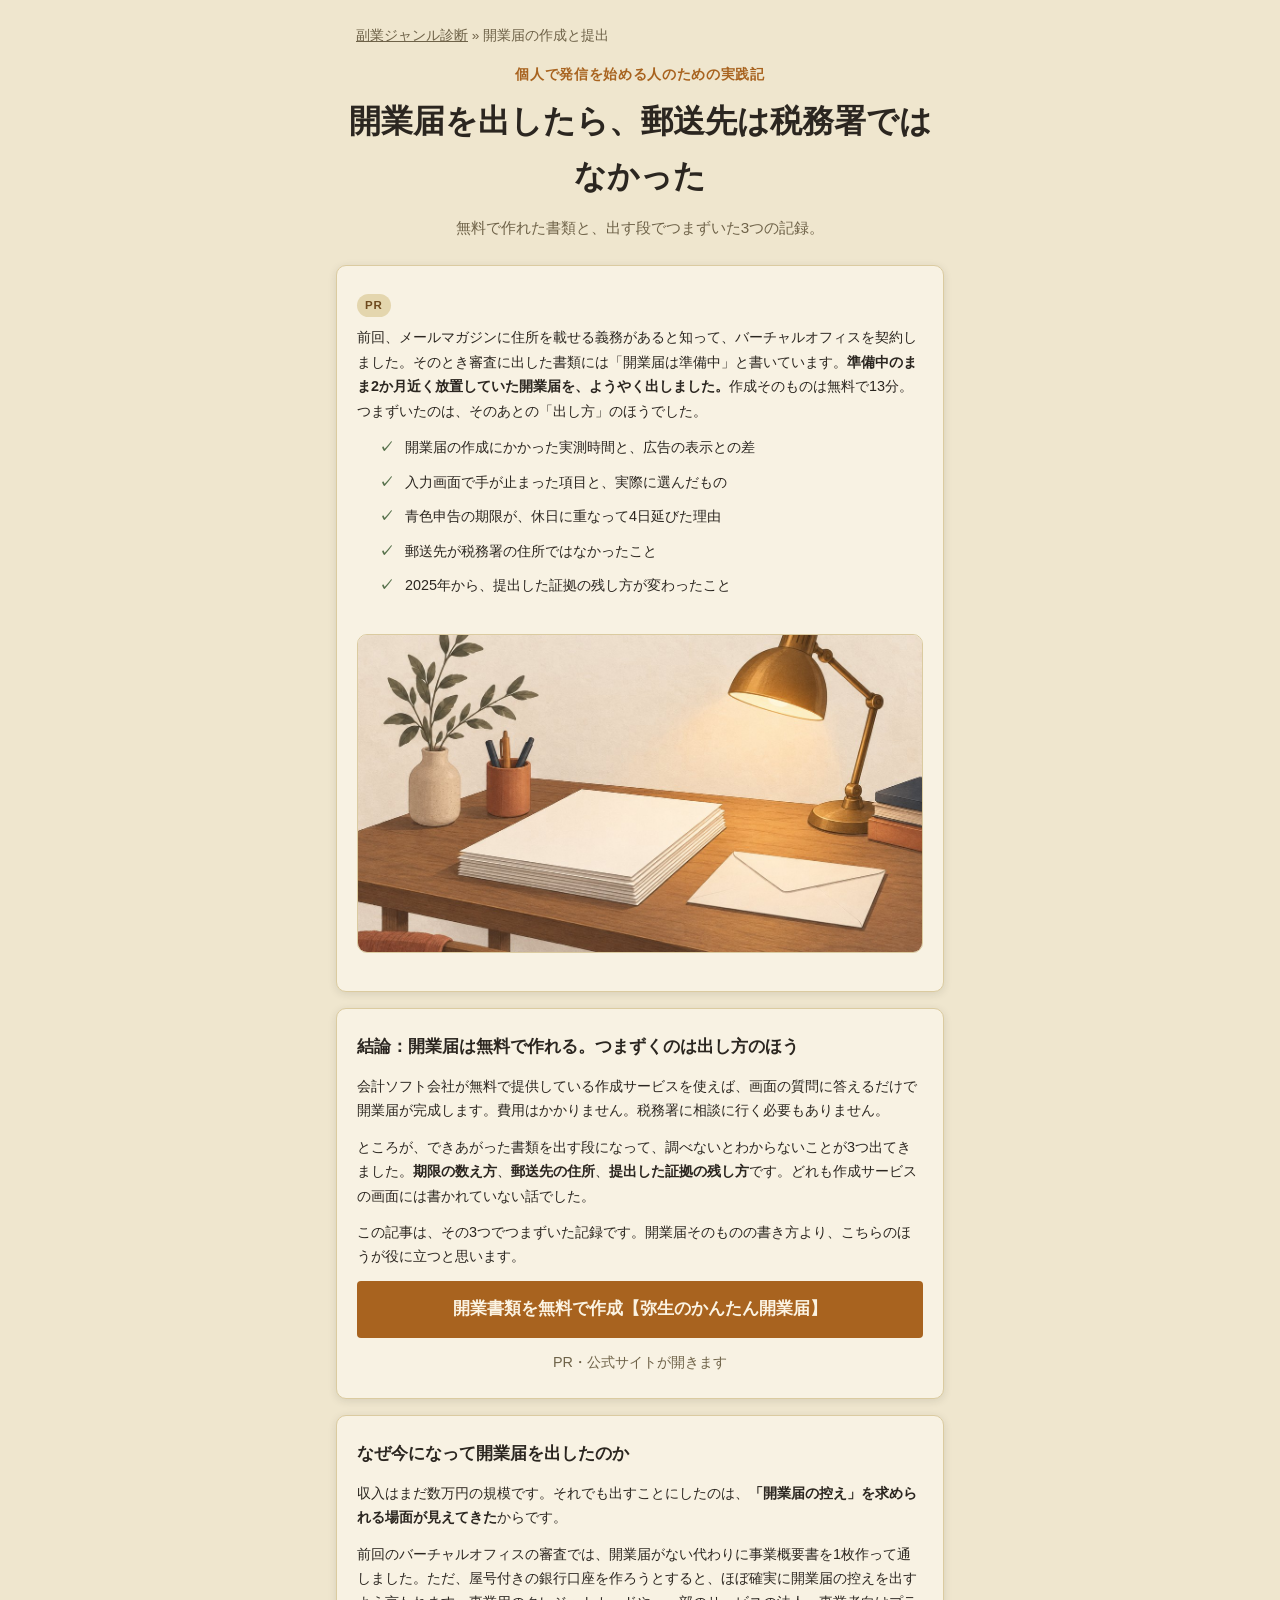
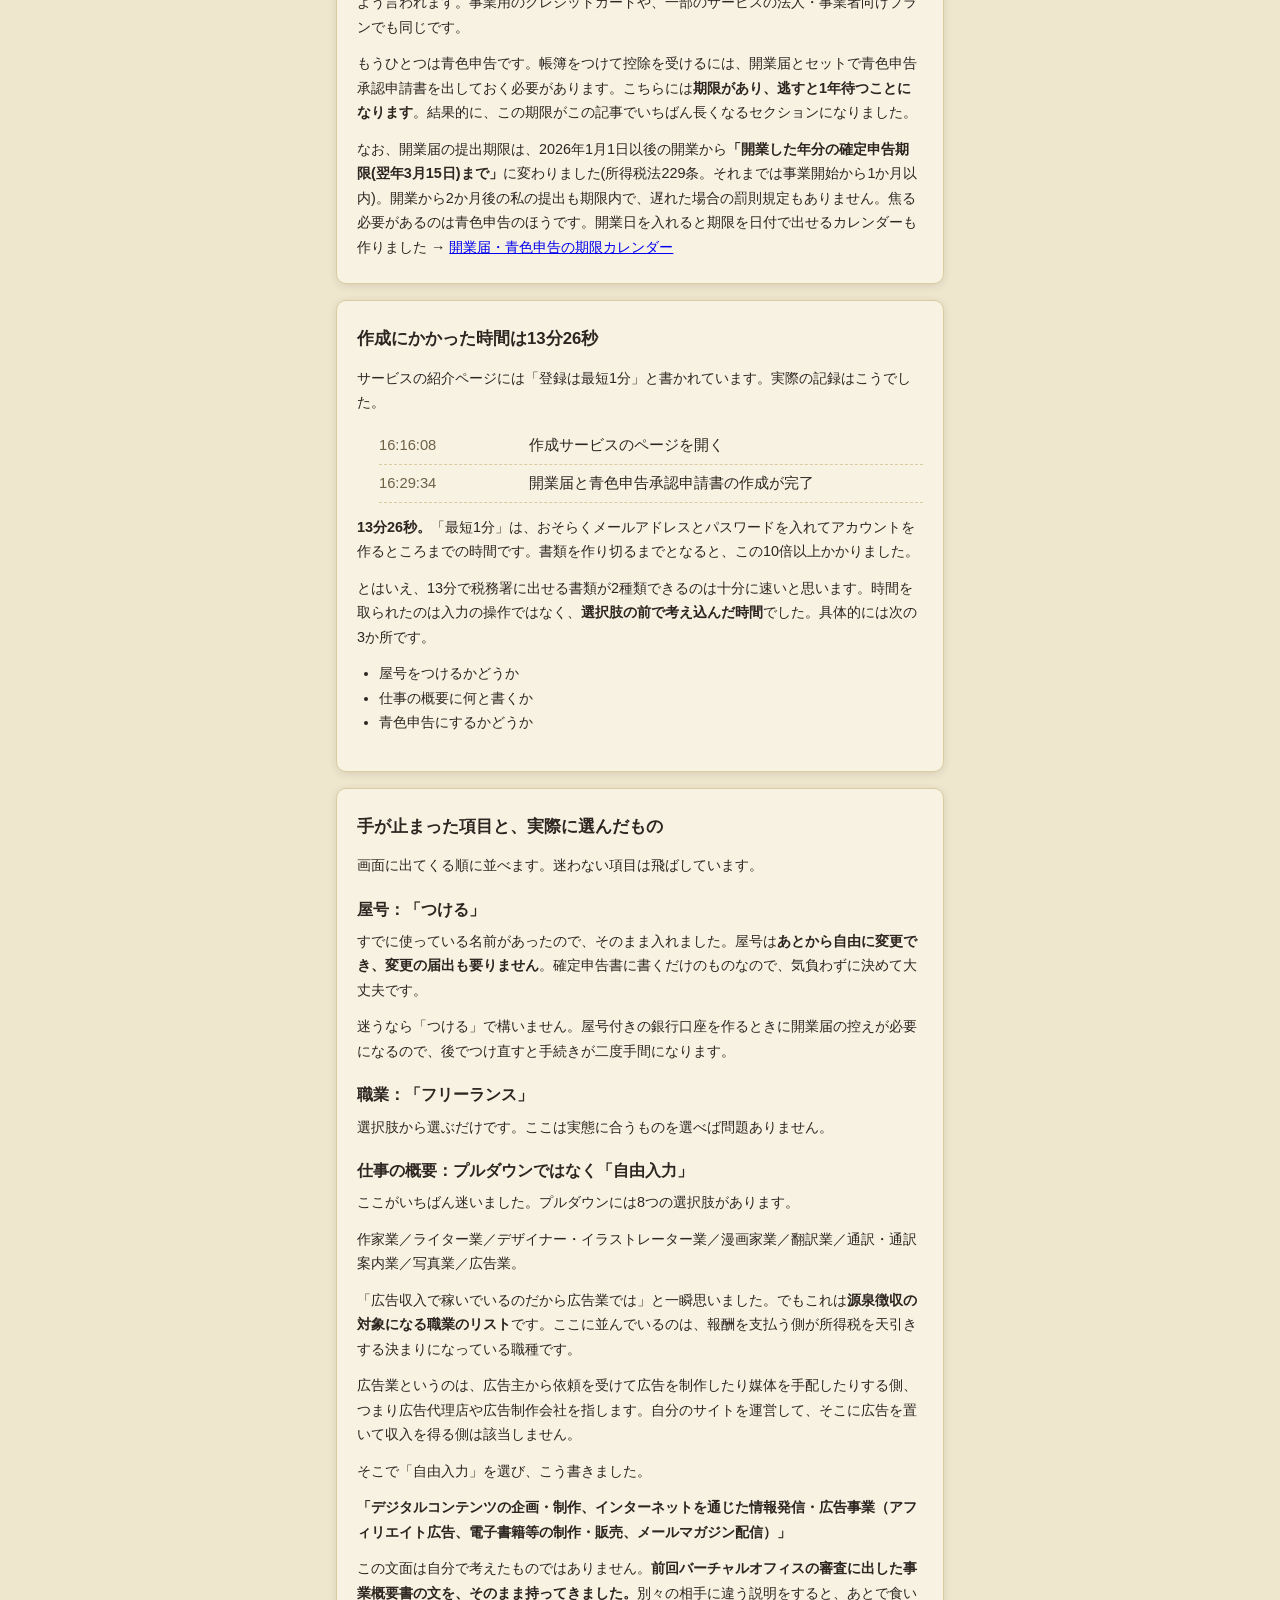
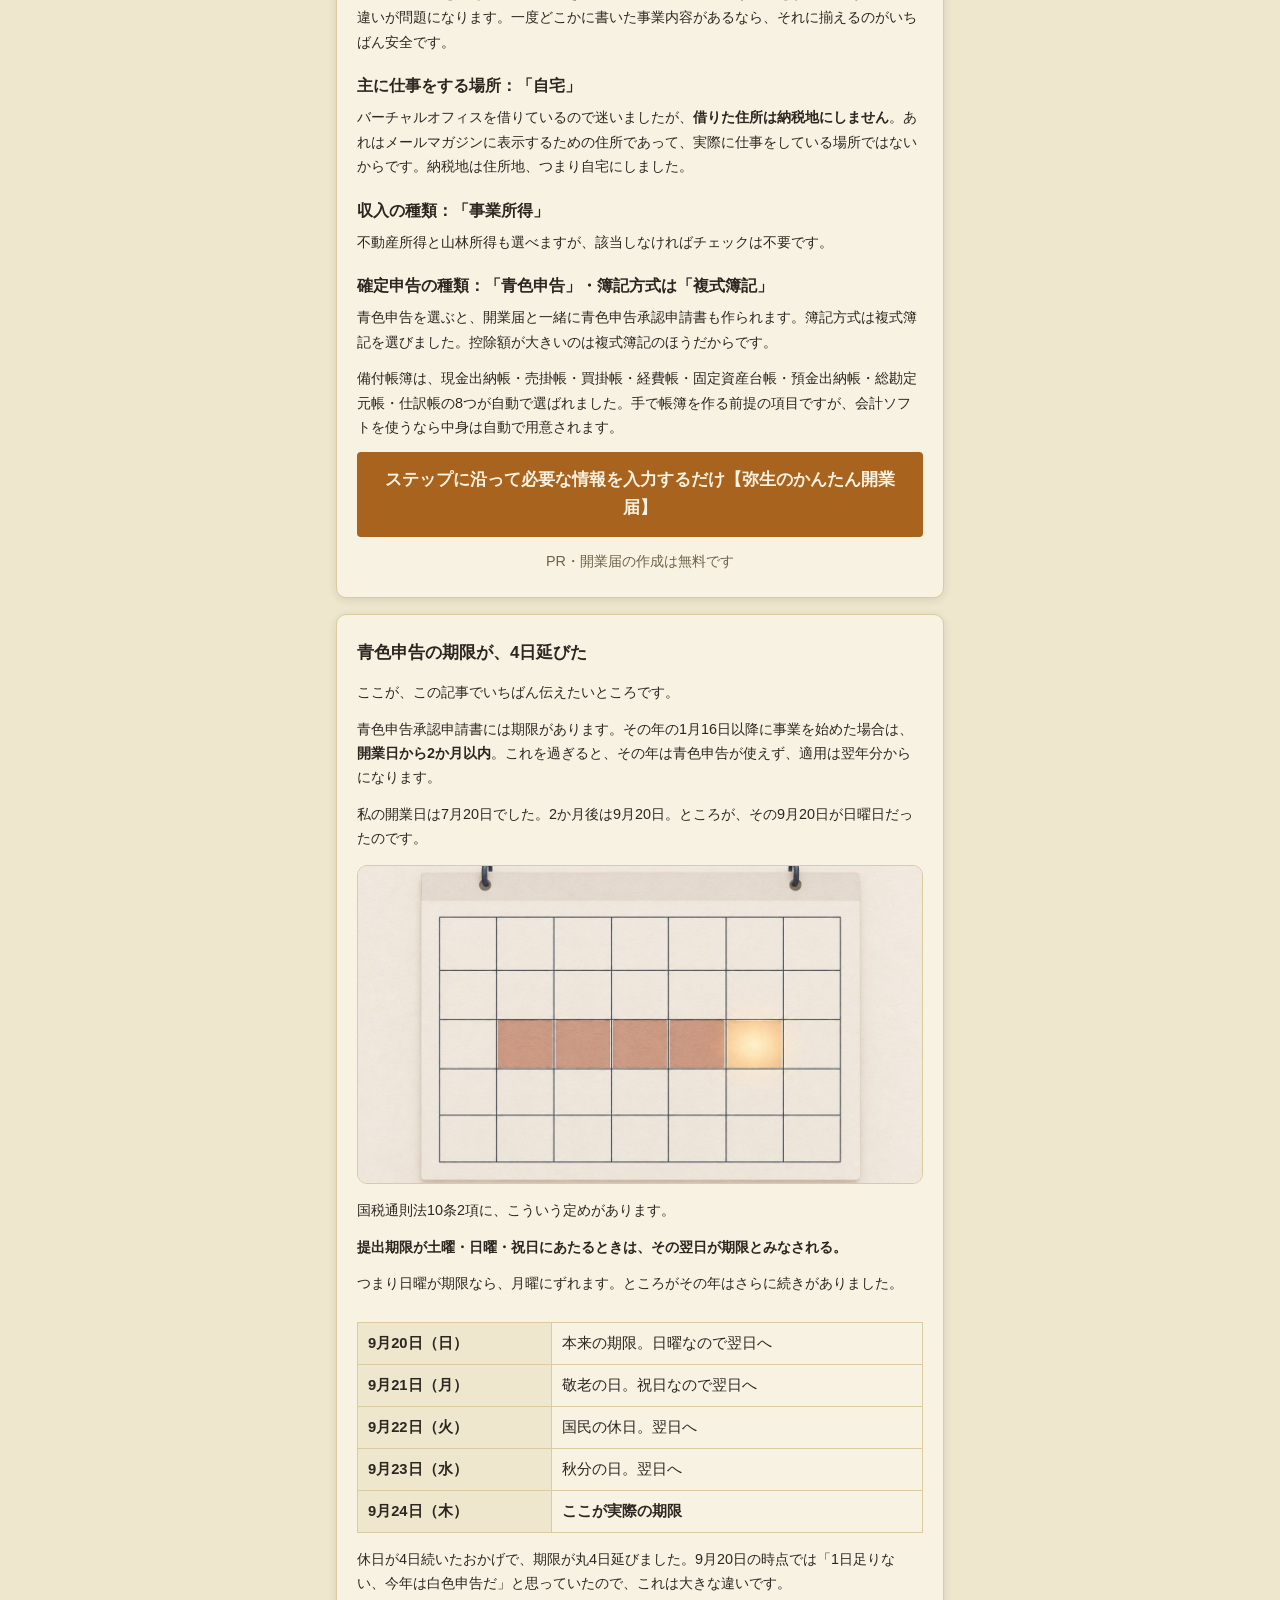
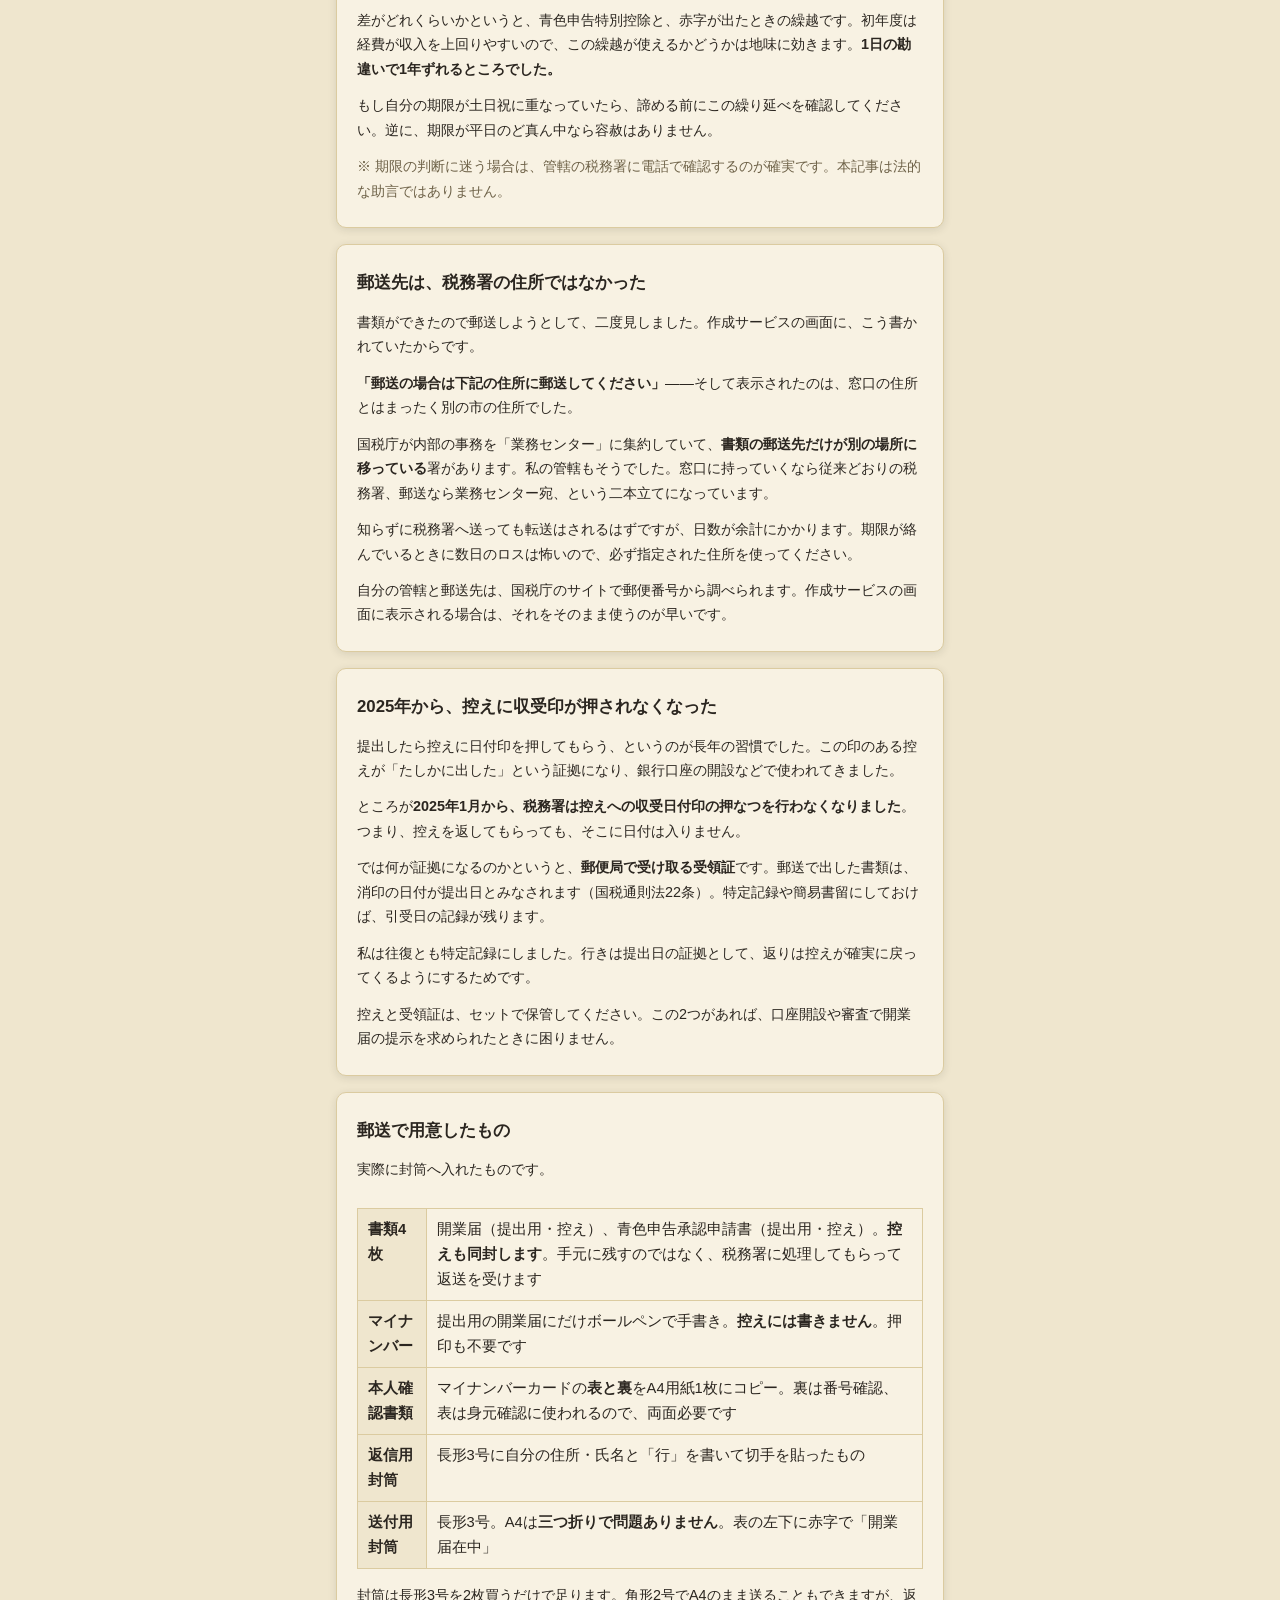
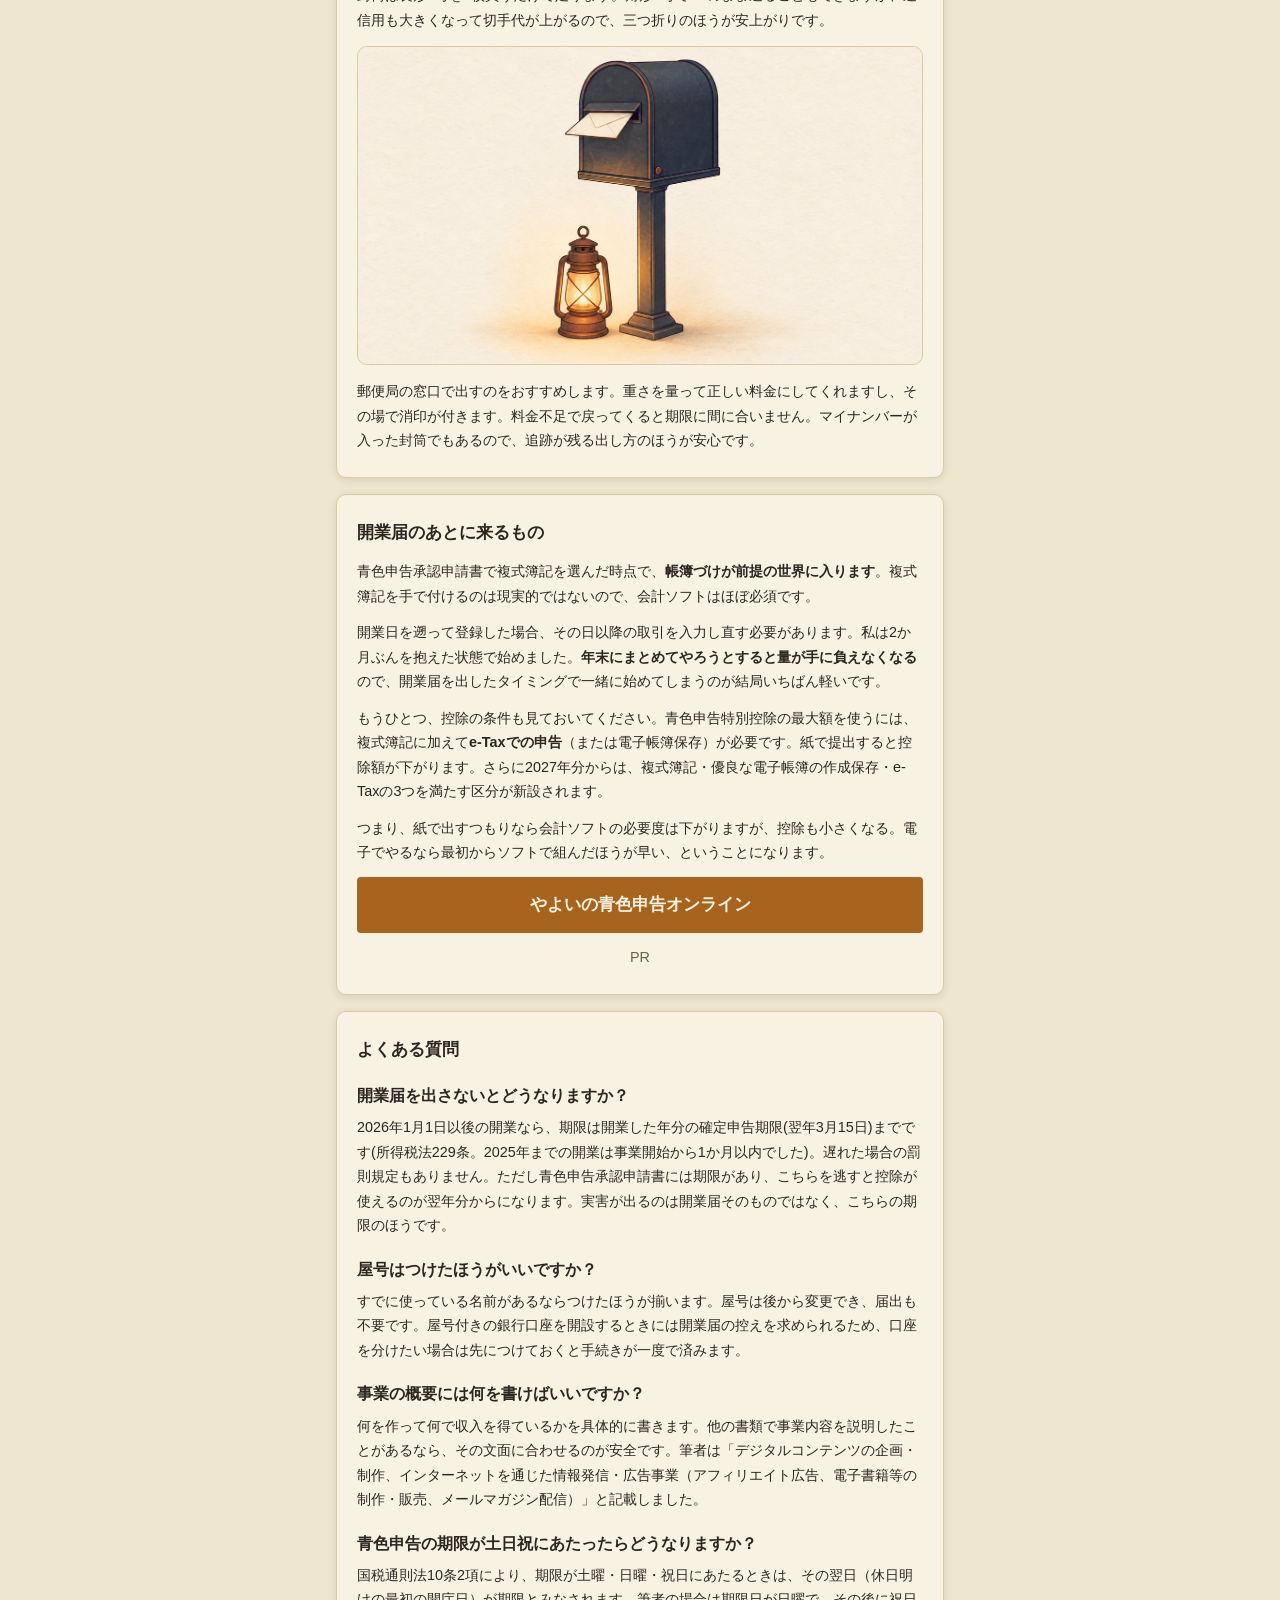
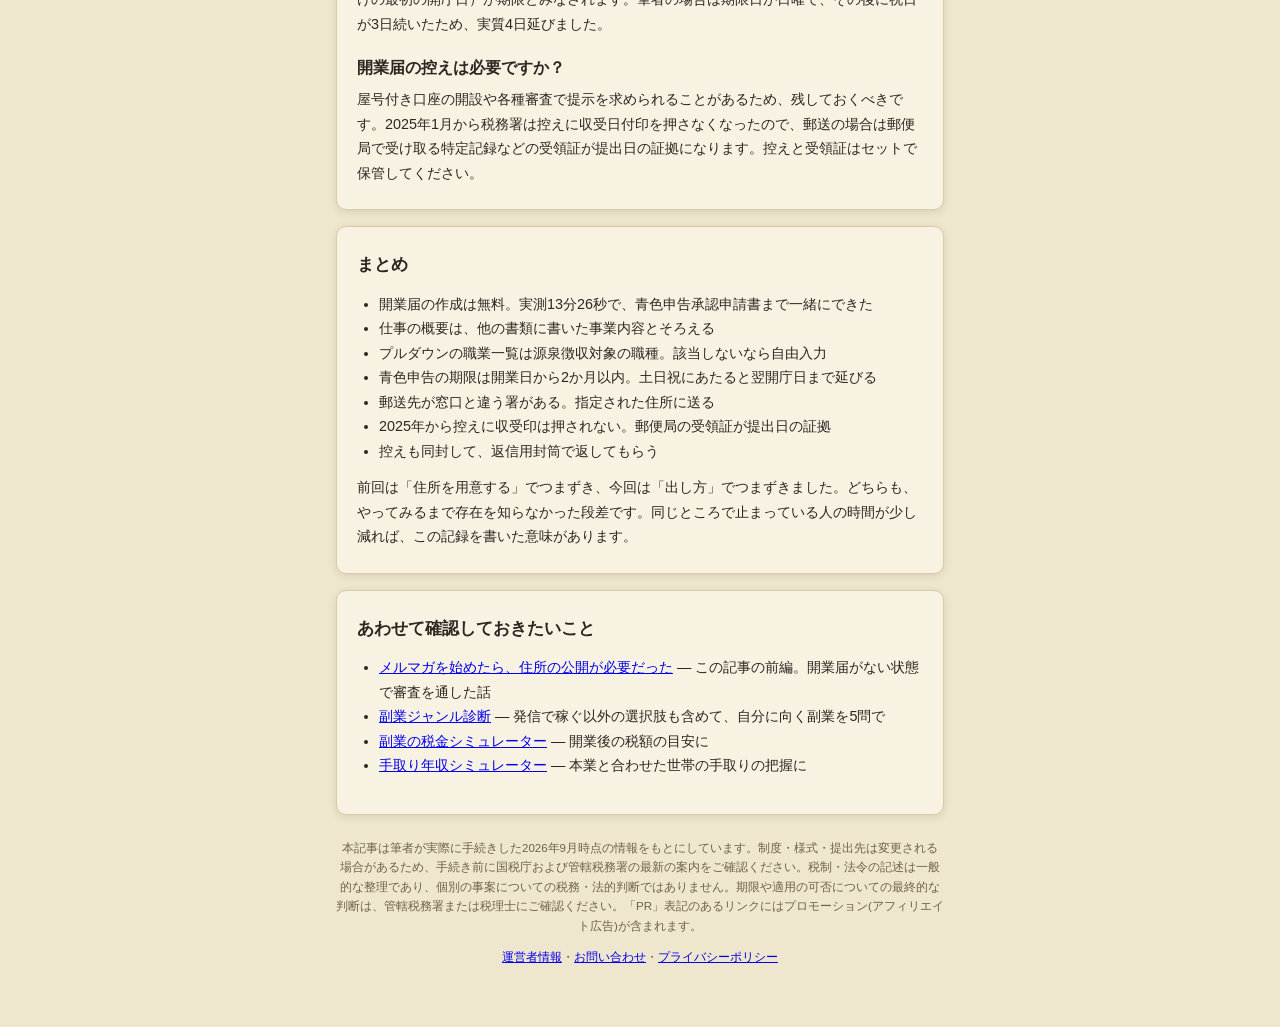
==== commit c7e69158: "開業届の記事: 提出期限を2026年からの新しい規定に修正 所得税法229条の改正で、2026年1月1日以後の開業は「開業した年分の 確定申告期限まで」になった。「事業開始から1か月以内」と書いていた" ====
--- a/guide/kaigyo-todoke-teishutsu/index.html
+++ b/guide/kaigyo-todoke-teishutsu/index.html
@@ -16,7 +16,7 @@
 <script async src="https://pagead2.googlesyndication.com/pagead/js/adsbygoogle.js?client=ca-pub-6465548593525933" crossorigin="anonymous"></script>
 <link rel="canonical" href="https://hakoniwalab.com/sidejob-checker/guide/kaigyo-todoke-teishutsu/">
 <link rel="stylesheet" href="../../css/style.css">
-<script type="application/ld+json">{"@context":"https://schema.org","@type":"FAQPage","mainEntity":[{"@type":"Question","name":"開業届を出さないとどうなりますか？","acceptedAnswer":{"@type":"Answer","text":"所得税法では事業開始から1か月以内に提出すると定められていますが、遅れた場合の罰則規定はありません。ただし青色申告承認申請書には期限があり、こちらを逃すと控除が使えるのが翌年分からになります。実害が出るのは開業届そのものではなく、こちらの期限のほうです。"}},{"@type":"Question","name":"屋号はつけたほうがいいですか？","acceptedAnswer":{"@type":"Answer","text":"すでに使っている名前があるならつけたほうが揃います。屋号は後から変更でき、届出も不要です。屋号付きの銀行口座を開設するときには開業届の控えを求められるため、口座を分けたい場合は先につけておくと手続きが一度で済みます。"}},{"@type":"Question","name":"事業の概要には何を書けばいいですか？","acceptedAnswer":{"@type":"Answer","text":"何を作って何で収入を得ているかを具体的に書きます。他の書類で事業内容を説明したことがあるなら、その文面に合わせるのが安全です。筆者は「デジタルコンテンツの企画・制作、インターネットを通じた情報発信・広告事業（アフィリエイト広告、電子書籍等の制作・販売、メールマガジン配信）」と記載しました。"}},{"@type":"Question","name":"青色申告の期限が土日祝にあたったらどうなりますか？","acceptedAnswer":{"@type":"Answer","text":"国税通則法10条2項により、期限が土曜・日曜・祝日にあたるときは、その翌日（休日明けの最初の開庁日）が期限とみなされます。筆者の場合は期限日が日曜で、その後に祝日が3日続いたため、実質4日延びました。"}},{"@type":"Question","name":"開業届の控えは必要ですか？","acceptedAnswer":{"@type":"Answer","text":"屋号付き口座の開設や各種審査で提示を求められることがあるため、残しておくべきです。2025年1月から税務署は控えに収受日付印を押さなくなったので、郵送の場合は郵便局で受け取る特定記録などの受領証が提出日の証拠になります。控えと受領証はセットで保管してください。"}}]}</script>
+<script type="application/ld+json">{"@context":"https://schema.org","@type":"FAQPage","mainEntity":[{"@type":"Question","name":"開業届を出さないとどうなりますか？","acceptedAnswer":{"@type":"Answer","text":"2026年1月1日以後の開業なら、期限は開業した年分の確定申告期限(翌年3月15日)までです(所得税法229条。2025年までの開業は事業開始から1か月以内でした)。遅れた場合の罰則規定もありません。ただし青色申告承認申請書には期限があり、こちらを逃すと控除が使えるのが翌年分からになります。実害が出るのは開業届そのものではなく、こちらの期限のほうです。"}},{"@type":"Question","name":"屋号はつけたほうがいいですか？","acceptedAnswer":{"@type":"Answer","text":"すでに使っている名前があるならつけたほうが揃います。屋号は後から変更でき、届出も不要です。屋号付きの銀行口座を開設するときには開業届の控えを求められるため、口座を分けたい場合は先につけておくと手続きが一度で済みます。"}},{"@type":"Question","name":"事業の概要には何を書けばいいですか？","acceptedAnswer":{"@type":"Answer","text":"何を作って何で収入を得ているかを具体的に書きます。他の書類で事業内容を説明したことがあるなら、その文面に合わせるのが安全です。筆者は「デジタルコンテンツの企画・制作、インターネットを通じた情報発信・広告事業（アフィリエイト広告、電子書籍等の制作・販売、メールマガジン配信）」と記載しました。"}},{"@type":"Question","name":"青色申告の期限が土日祝にあたったらどうなりますか？","acceptedAnswer":{"@type":"Answer","text":"国税通則法10条2項により、期限が土曜・日曜・祝日にあたるときは、その翌日（休日明けの最初の開庁日）が期限とみなされます。筆者の場合は期限日が日曜で、その後に祝日が3日続いたため、実質4日延びました。"}},{"@type":"Question","name":"開業届の控えは必要ですか？","acceptedAnswer":{"@type":"Answer","text":"屋号付き口座の開設や各種審査で提示を求められることがあるため、残しておくべきです。2025年1月から税務署は控えに収受日付印を押さなくなったので、郵送の場合は郵便局で受け取る特定記録などの受領証が提出日の証拠になります。控えと受領証はセットで保管してください。"}}]}</script>
 <style>
 .guide-nav { max-width: 720px; margin: 0 auto 16px; padding: 0 20px; font-size: 0.85rem; color: var(--color-text-muted); }
 .guide-nav a { color: var(--color-text-muted); }
@@ -85,7 +85,7 @@
         <p>収入はまだ数万円の規模です。それでも出すことにしたのは、<strong>「開業届の控え」を求められる場面が見えてきた</strong>からです。</p>
         <p>前回のバーチャルオフィスの審査では、開業届がない代わりに事業概要書を1枚作って通しました。ただ、屋号付きの銀行口座を作ろうとすると、ほぼ確実に開業届の控えを出すよう言われます。事業用のクレジットカードや、一部のサービスの法人・事業者向けプランでも同じです。</p>
         <p>もうひとつは青色申告です。帳簿をつけて控除を受けるには、開業届とセットで青色申告承認申請書を出しておく必要があります。こちらには<strong>期限があり、逃すと1年待つことになります</strong>。結果的に、この期限がこの記事でいちばん長くなるセクションになりました。</p>
-        <p>なお、開業届の提出そのものは所得税法で「事業開始から1か月以内」と定められていますが、<strong>遅れた場合の罰則規定はありません</strong>。私のように2か月遅れても、出した時点で受理されます。焦る必要があるのは青色申告のほうです。</p>
+        <p>なお、開業届の提出期限は、2026年1月1日以後の開業から<strong>「開業した年分の確定申告期限(翌年3月15日)まで」</strong>に変わりました(所得税法229条。それまでは事業開始から1か月以内)。開業から2か月後の私の提出も期限内で、遅れた場合の罰則規定もありません。焦る必要があるのは青色申告のほうです。開業日を入れると期限を日付で出せるカレンダーも作りました → <a href="../../../sidejob-tax-simulator/kaigyo/">開業届・青色申告の期限カレンダー</a></p>
       </div>
 
       <div class="card card--article">
@@ -213,7 +213,7 @@
       <div class="card card--article">
         <h2>よくある質問</h2>
         <h3>開業届を出さないとどうなりますか？</h3>
-        <p>所得税法では事業開始から1か月以内に提出すると定められていますが、遅れた場合の罰則規定はありません。ただし青色申告承認申請書には期限があり、こちらを逃すと控除が使えるのが翌年分からになります。実害が出るのは開業届そのものではなく、こちらの期限のほうです。</p>
+        <p>2026年1月1日以後の開業なら、期限は開業した年分の確定申告期限(翌年3月15日)までです(所得税法229条。2025年までの開業は事業開始から1か月以内でした)。遅れた場合の罰則規定もありません。ただし青色申告承認申請書には期限があり、こちらを逃すと控除が使えるのが翌年分からになります。実害が出るのは開業届そのものではなく、こちらの期限のほうです。</p>
         <h3>屋号はつけたほうがいいですか？</h3>
         <p>すでに使っている名前があるならつけたほうが揃います。屋号は後から変更でき、届出も不要です。屋号付きの銀行口座を開設するときには開業届の控えを求められるため、口座を分けたい場合は先につけておくと手続きが一度で済みます。</p>
         <h3>事業の概要には何を書けばいいですか？</h3>
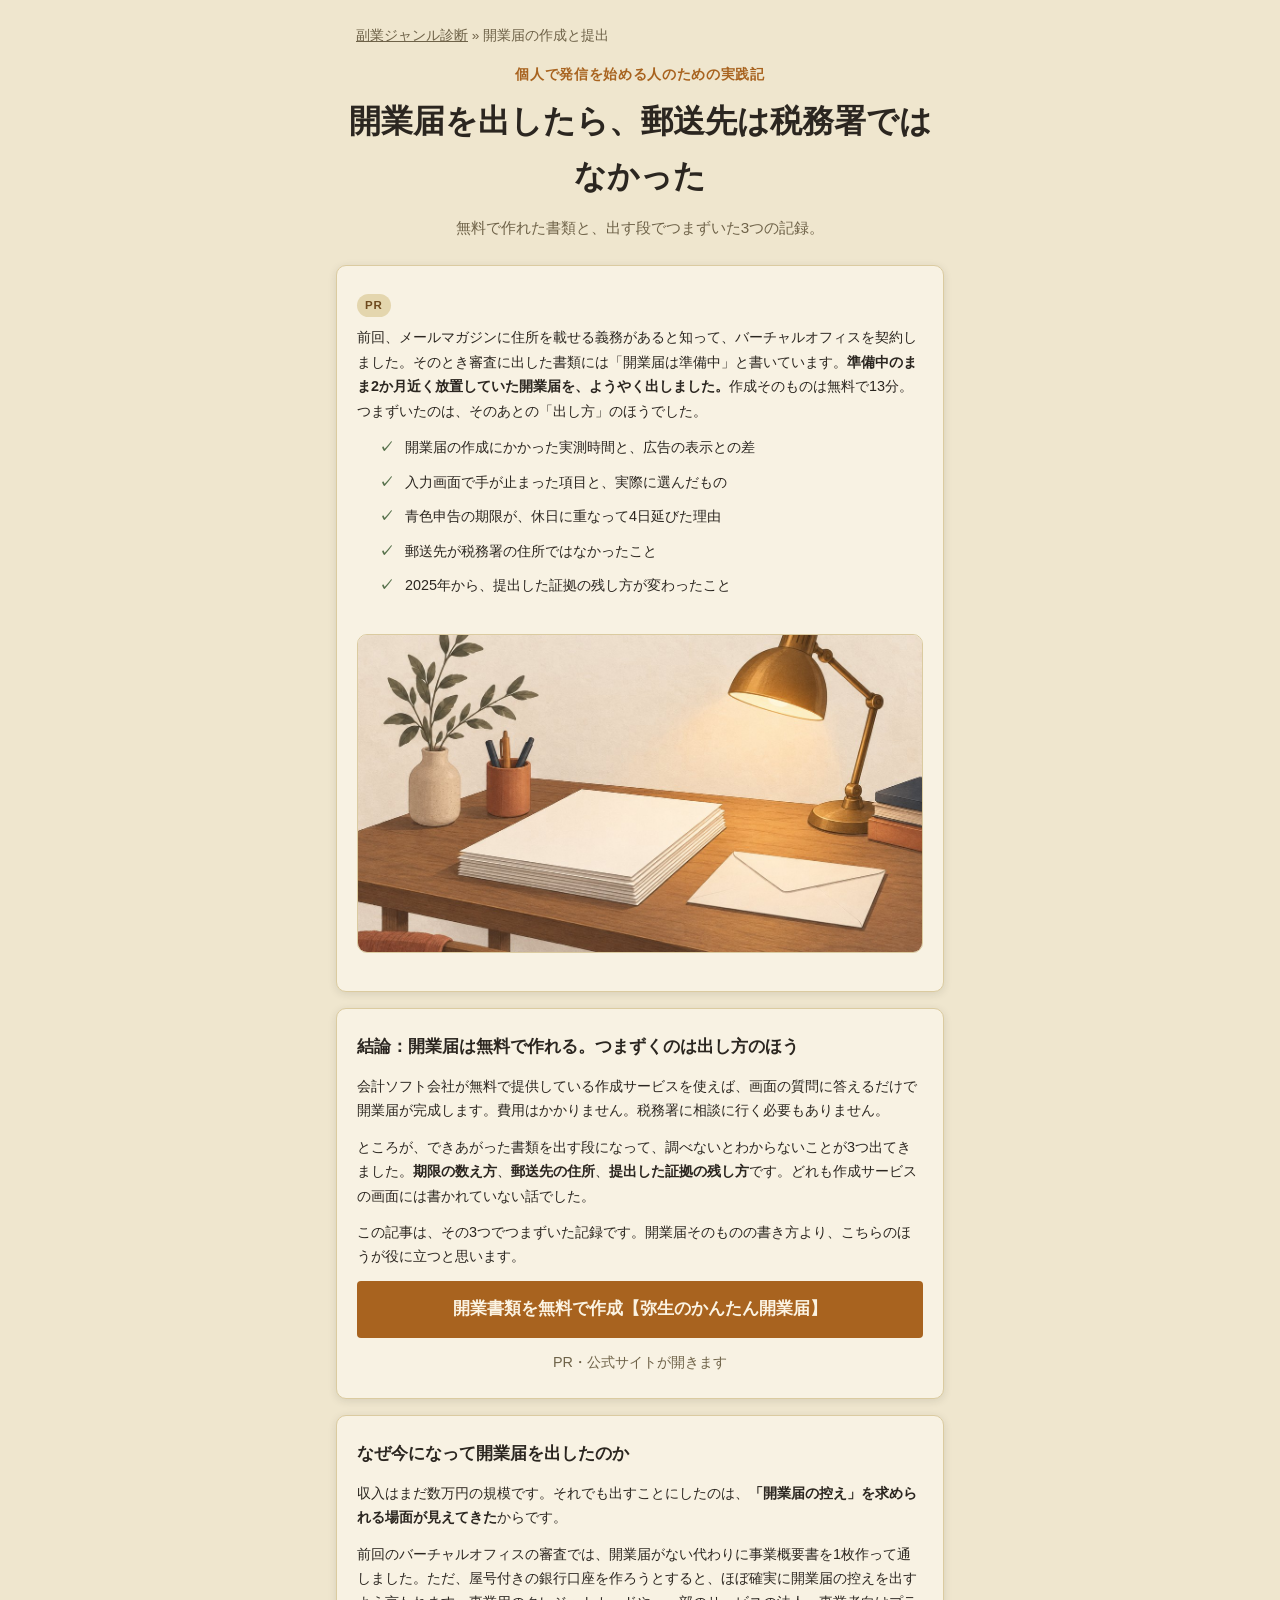
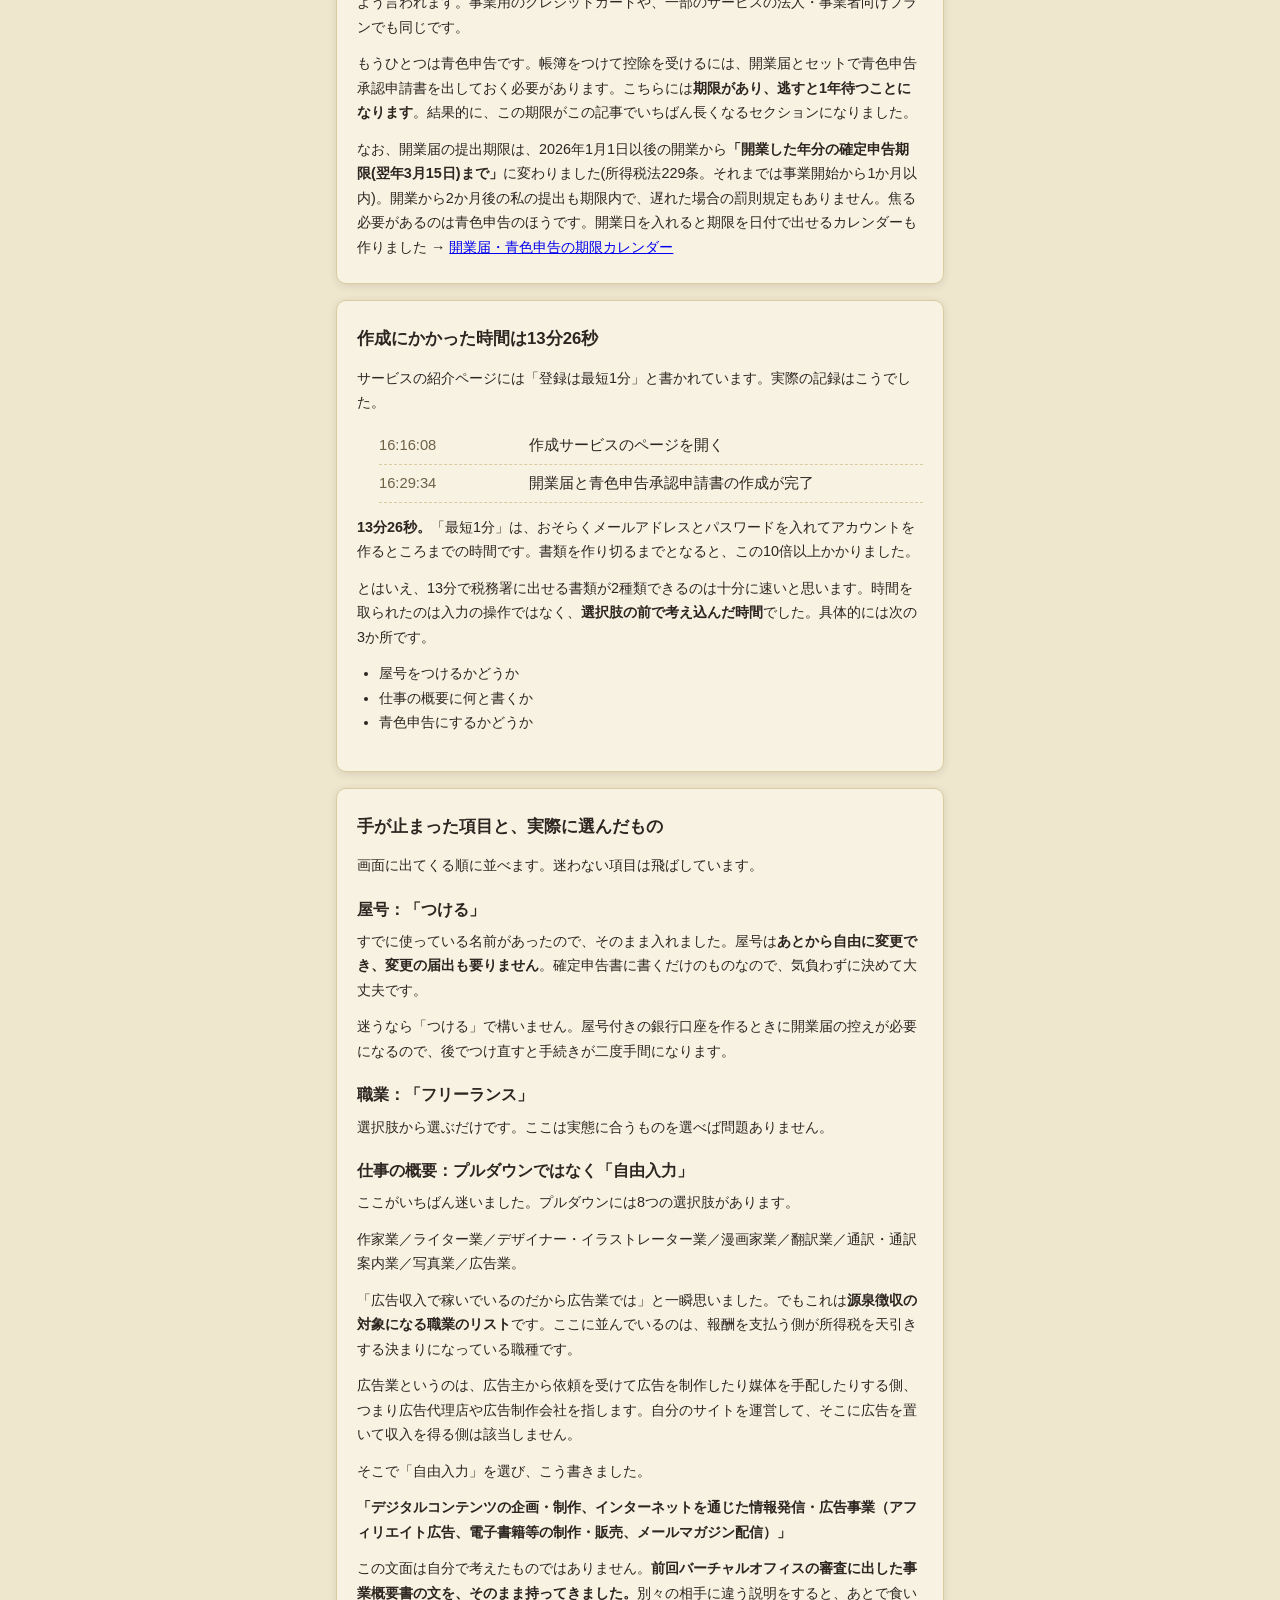
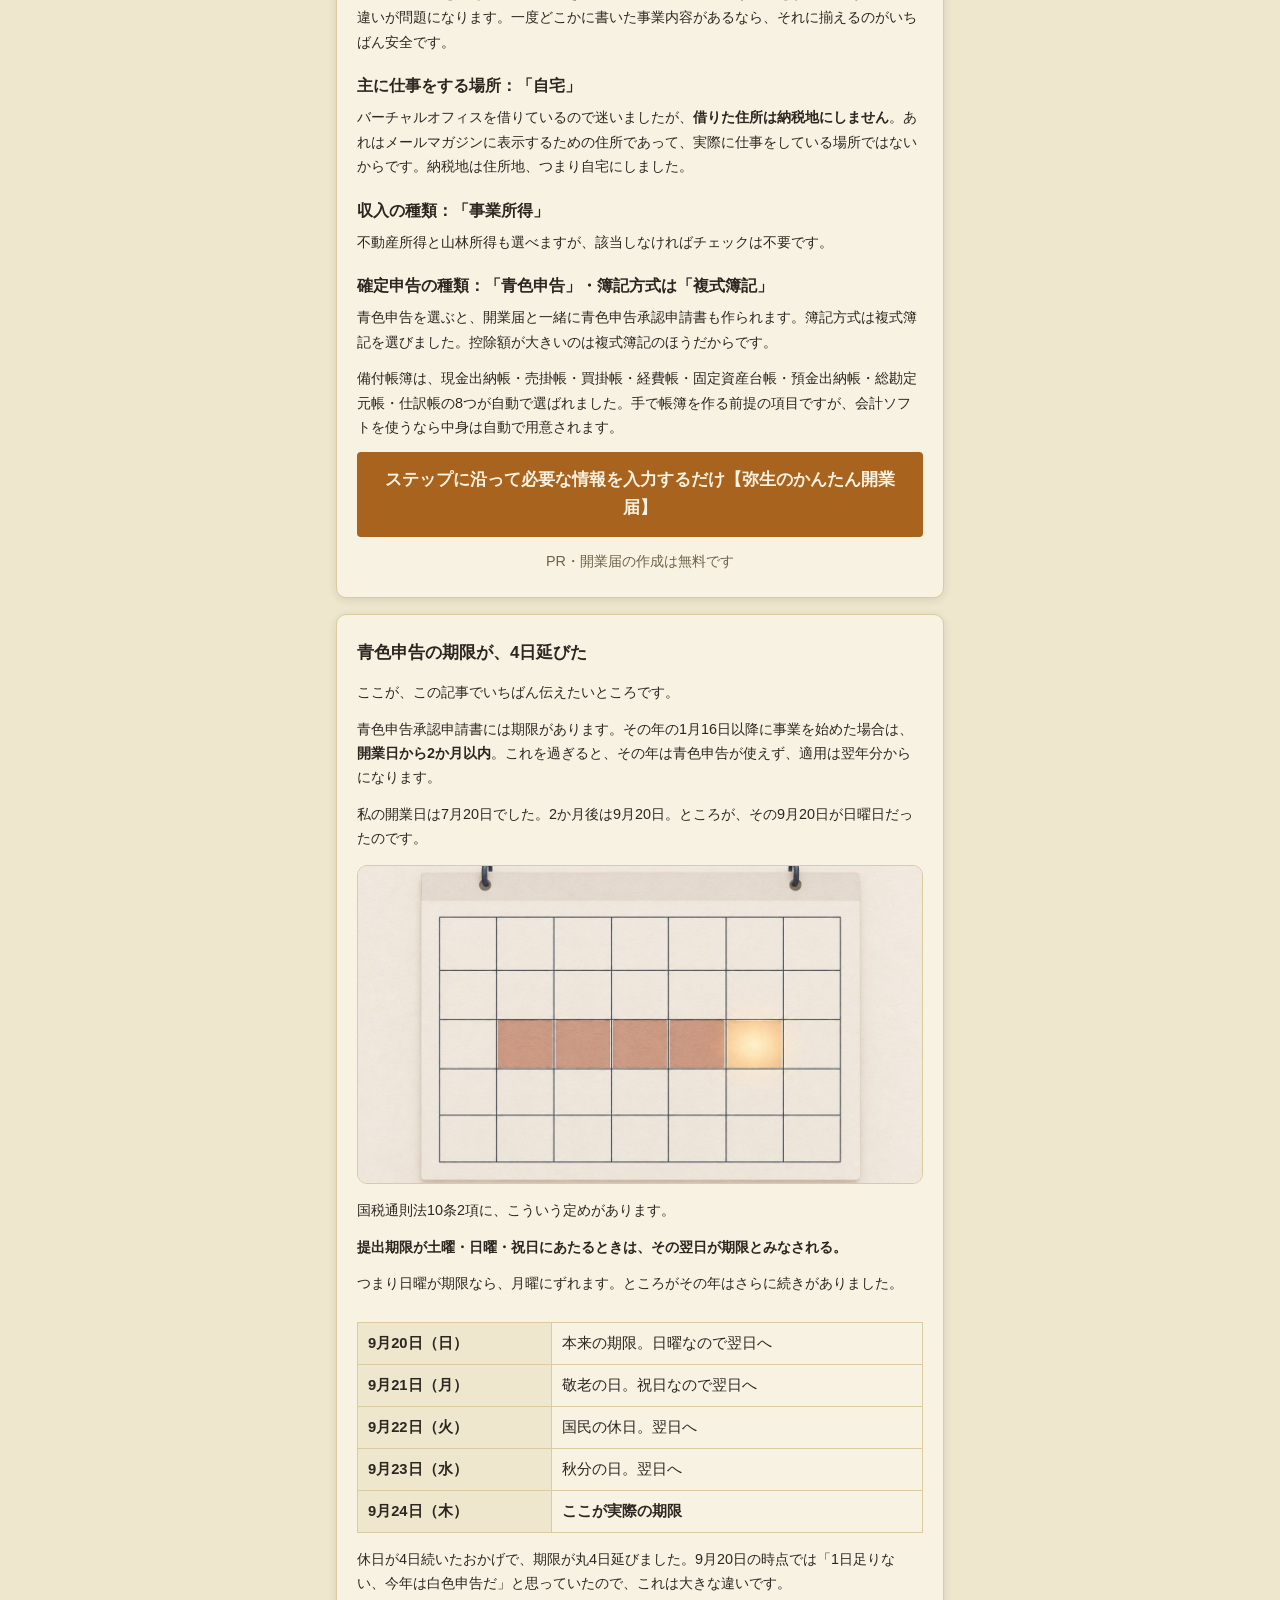
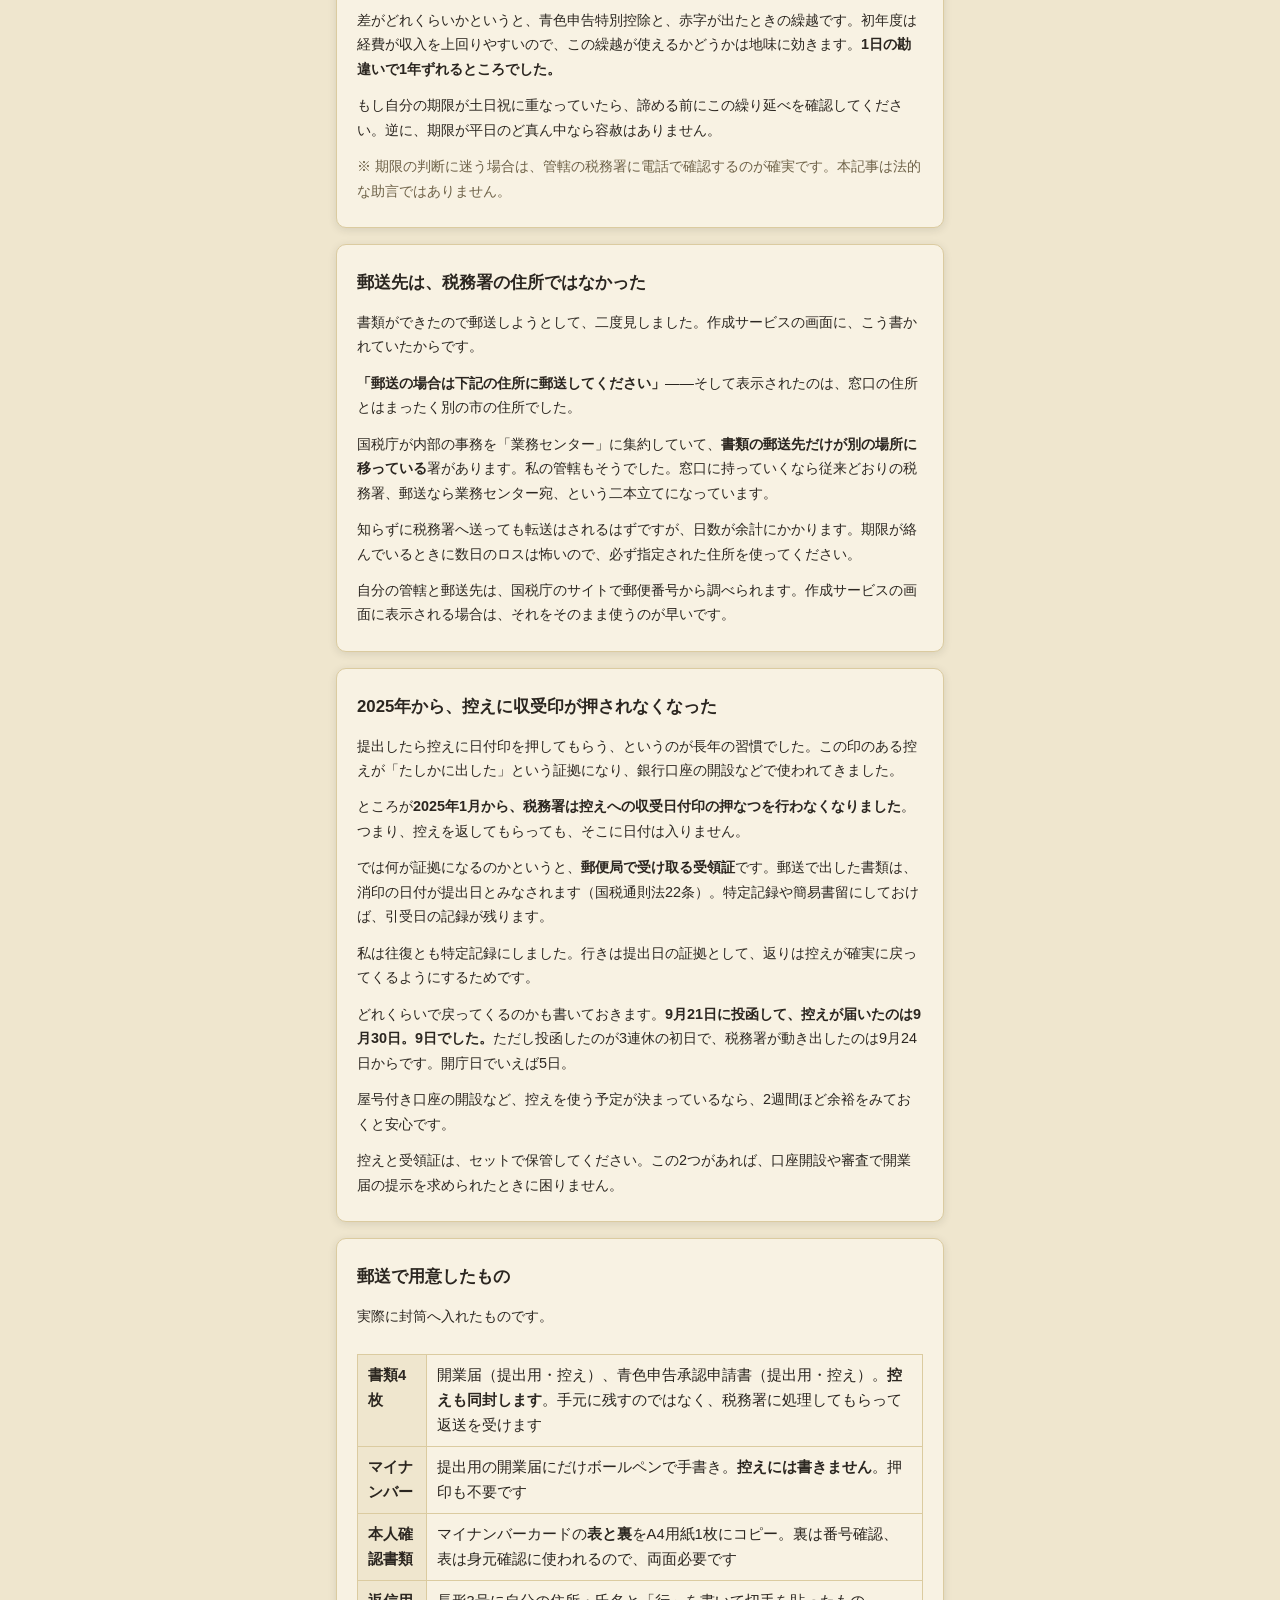
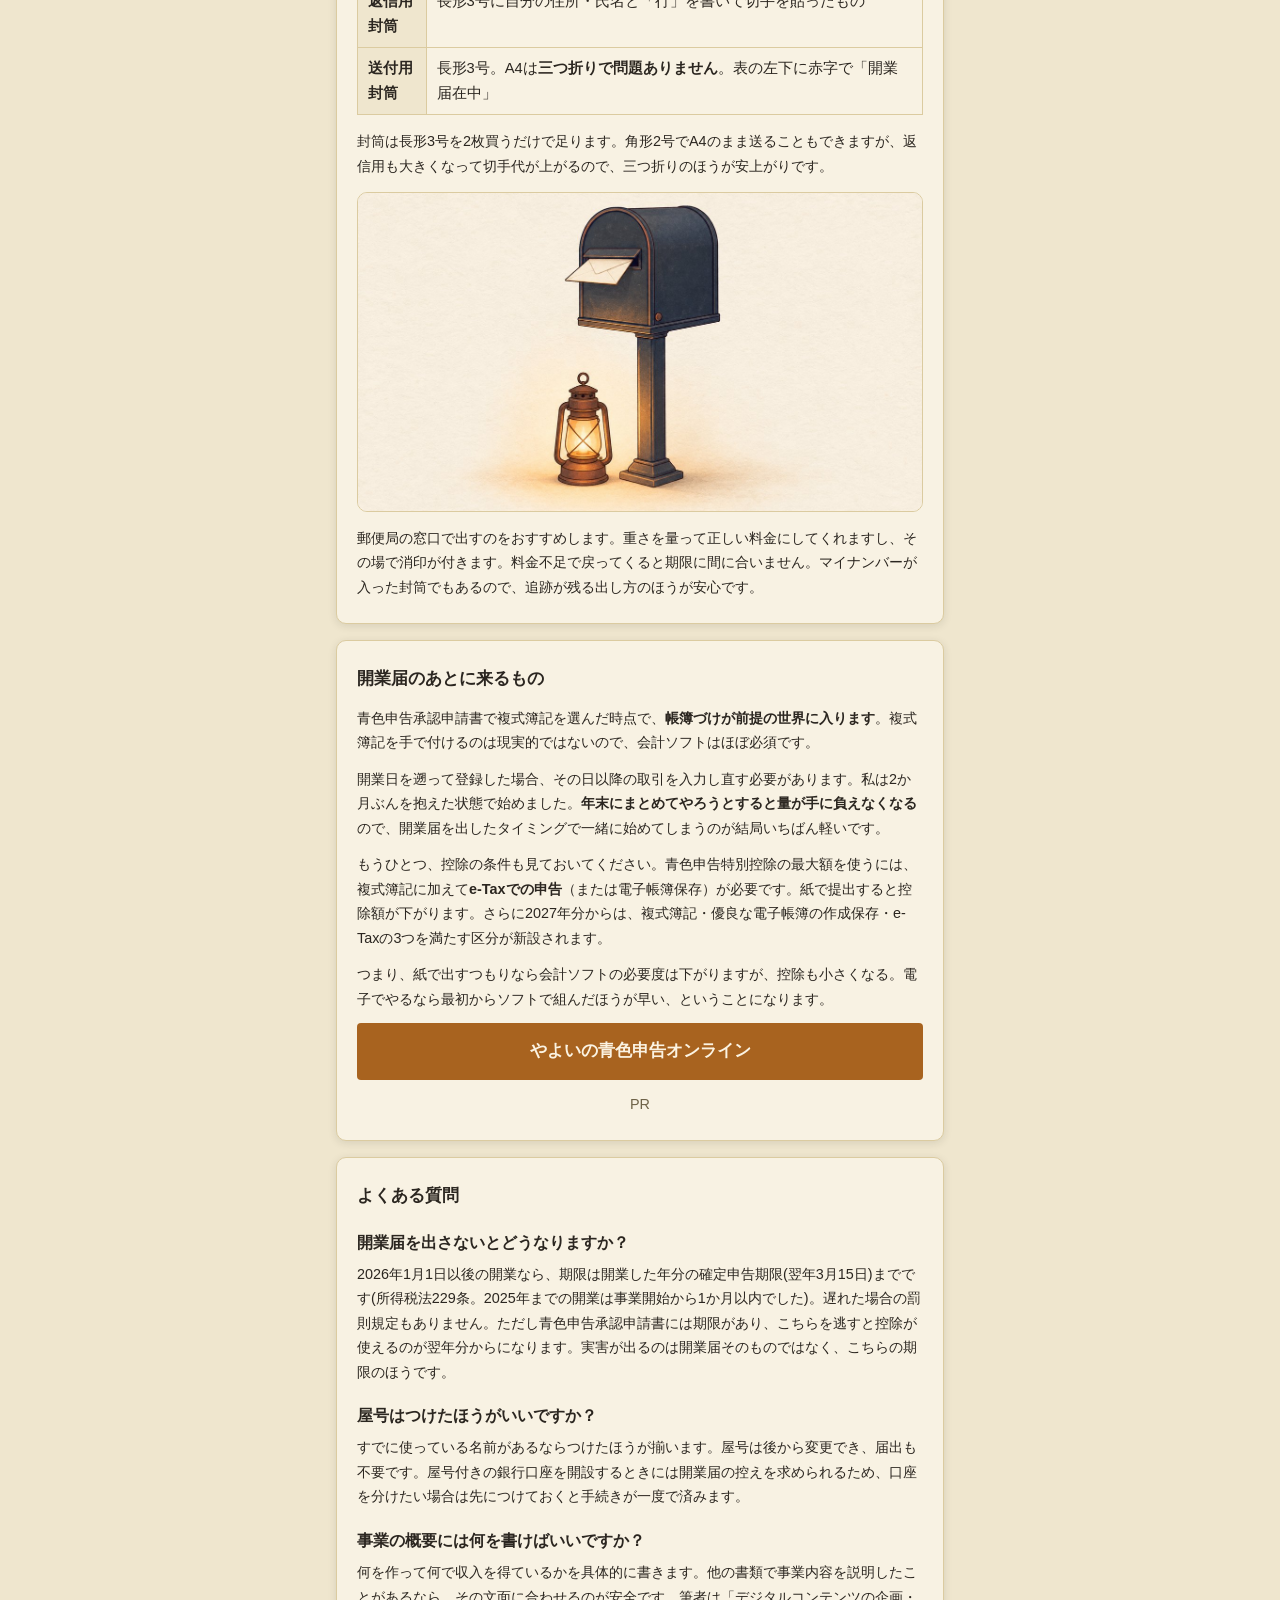
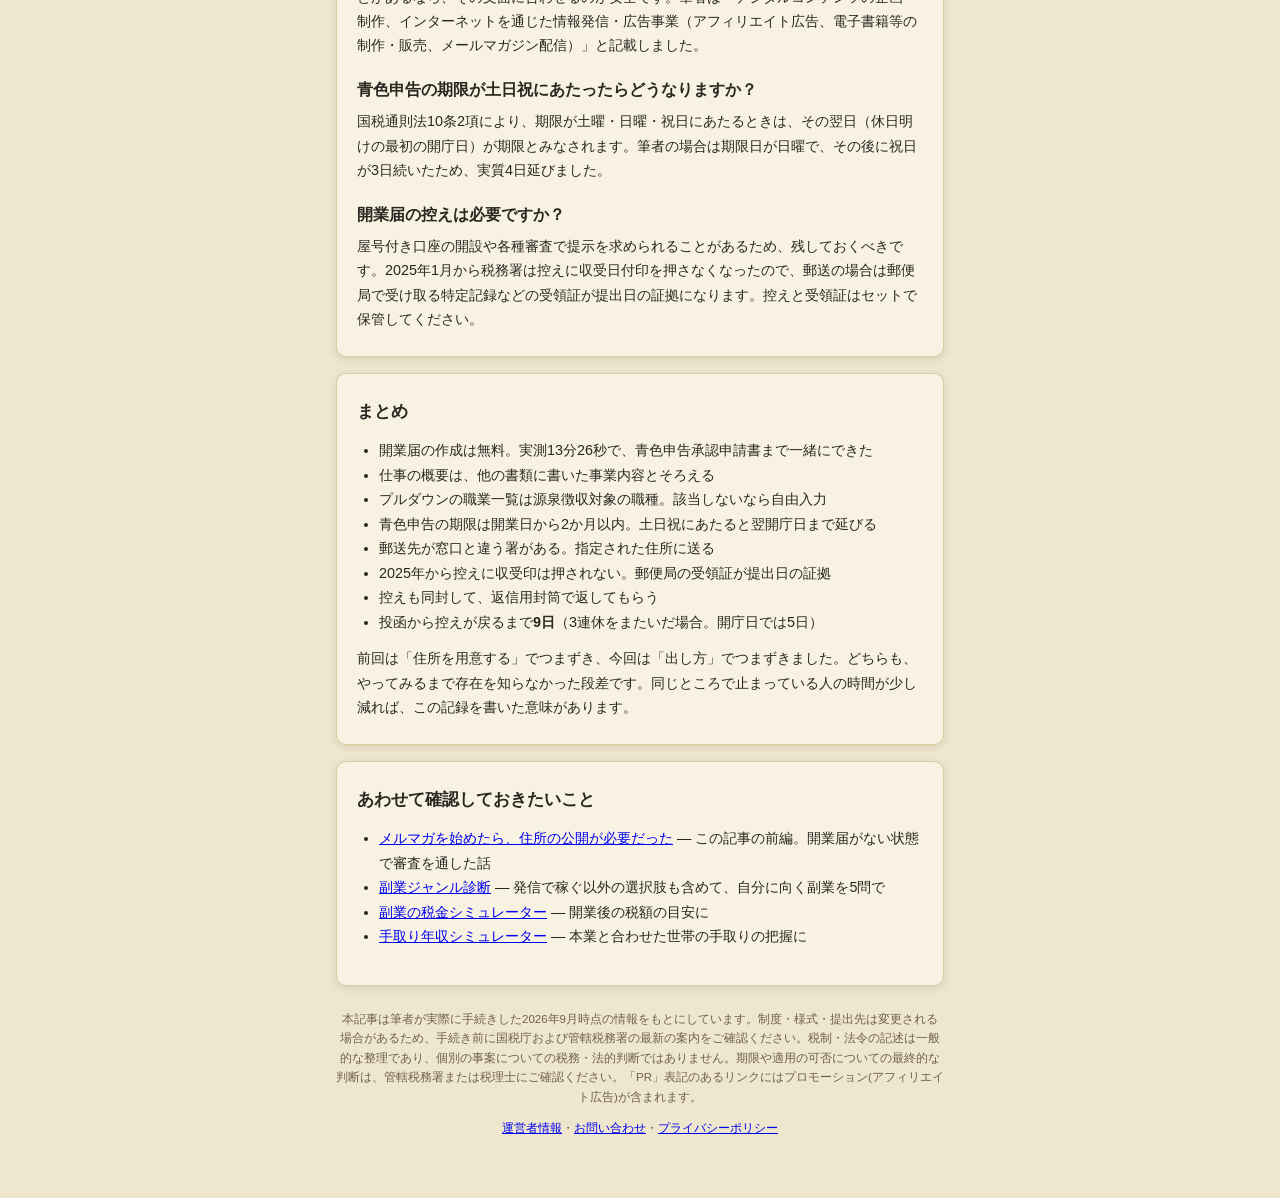
==== commit 112a20ea: "docs(kaigyo): 控えが戻るまでの実測日数を追記 9/21投函 → 9/30到着で9日。投函が3連休の初日だったため、税務署が 動き出した9/24から数えると開庁日で5日。収受印廃止のセクシ" ====
--- a/guide/kaigyo-todoke-teishutsu/index.html
+++ b/guide/kaigyo-todoke-teishutsu/index.html
@@ -178,6 +178,8 @@
         <p>ところが<strong>2025年1月から、税務署は控えへの収受日付印の押なつを行わなくなりました</strong>。つまり、控えを返してもらっても、そこに日付は入りません。</p>
         <p>では何が証拠になるのかというと、<strong>郵便局で受け取る受領証</strong>です。郵送で出した書類は、消印の日付が提出日とみなされます（国税通則法22条）。特定記録や簡易書留にしておけば、引受日の記録が残ります。</p>
         <p>私は往復とも特定記録にしました。行きは提出日の証拠として、返りは控えが確実に戻ってくるようにするためです。</p>
+        <p>どれくらいで戻ってくるのかも書いておきます。<strong>9月21日に投函して、控えが届いたのは9月30日。9日でした。</strong>ただし投函したのが3連休の初日で、税務署が動き出したのは9月24日からです。開庁日でいえば5日。</p>
+        <p>屋号付き口座の開設など、控えを使う予定が決まっているなら、2週間ほど余裕をみておくと安心です。</p>
         <p>控えと受領証は、セットで保管してください。この2つがあれば、口座開設や審査で開業届の提示を求められたときに困りません。</p>
       </div>
 
@@ -234,6 +236,7 @@
           <li>郵送先が窓口と違う署がある。指定された住所に送る</li>
           <li>2025年から控えに収受印は押されない。郵便局の受領証が提出日の証拠</li>
           <li>控えも同封して、返信用封筒で返してもらう</li>
+          <li>投函から控えが戻るまで<strong>9日</strong>（3連休をまたいだ場合。開庁日では5日）</li>
         </ul>
         <p>前回は「住所を用意する」でつまずき、今回は「出し方」でつまずきました。どちらも、やってみるまで存在を知らなかった段差です。同じところで止まっている人の時間が少し減れば、この記録を書いた意味があります。</p>
       </div>
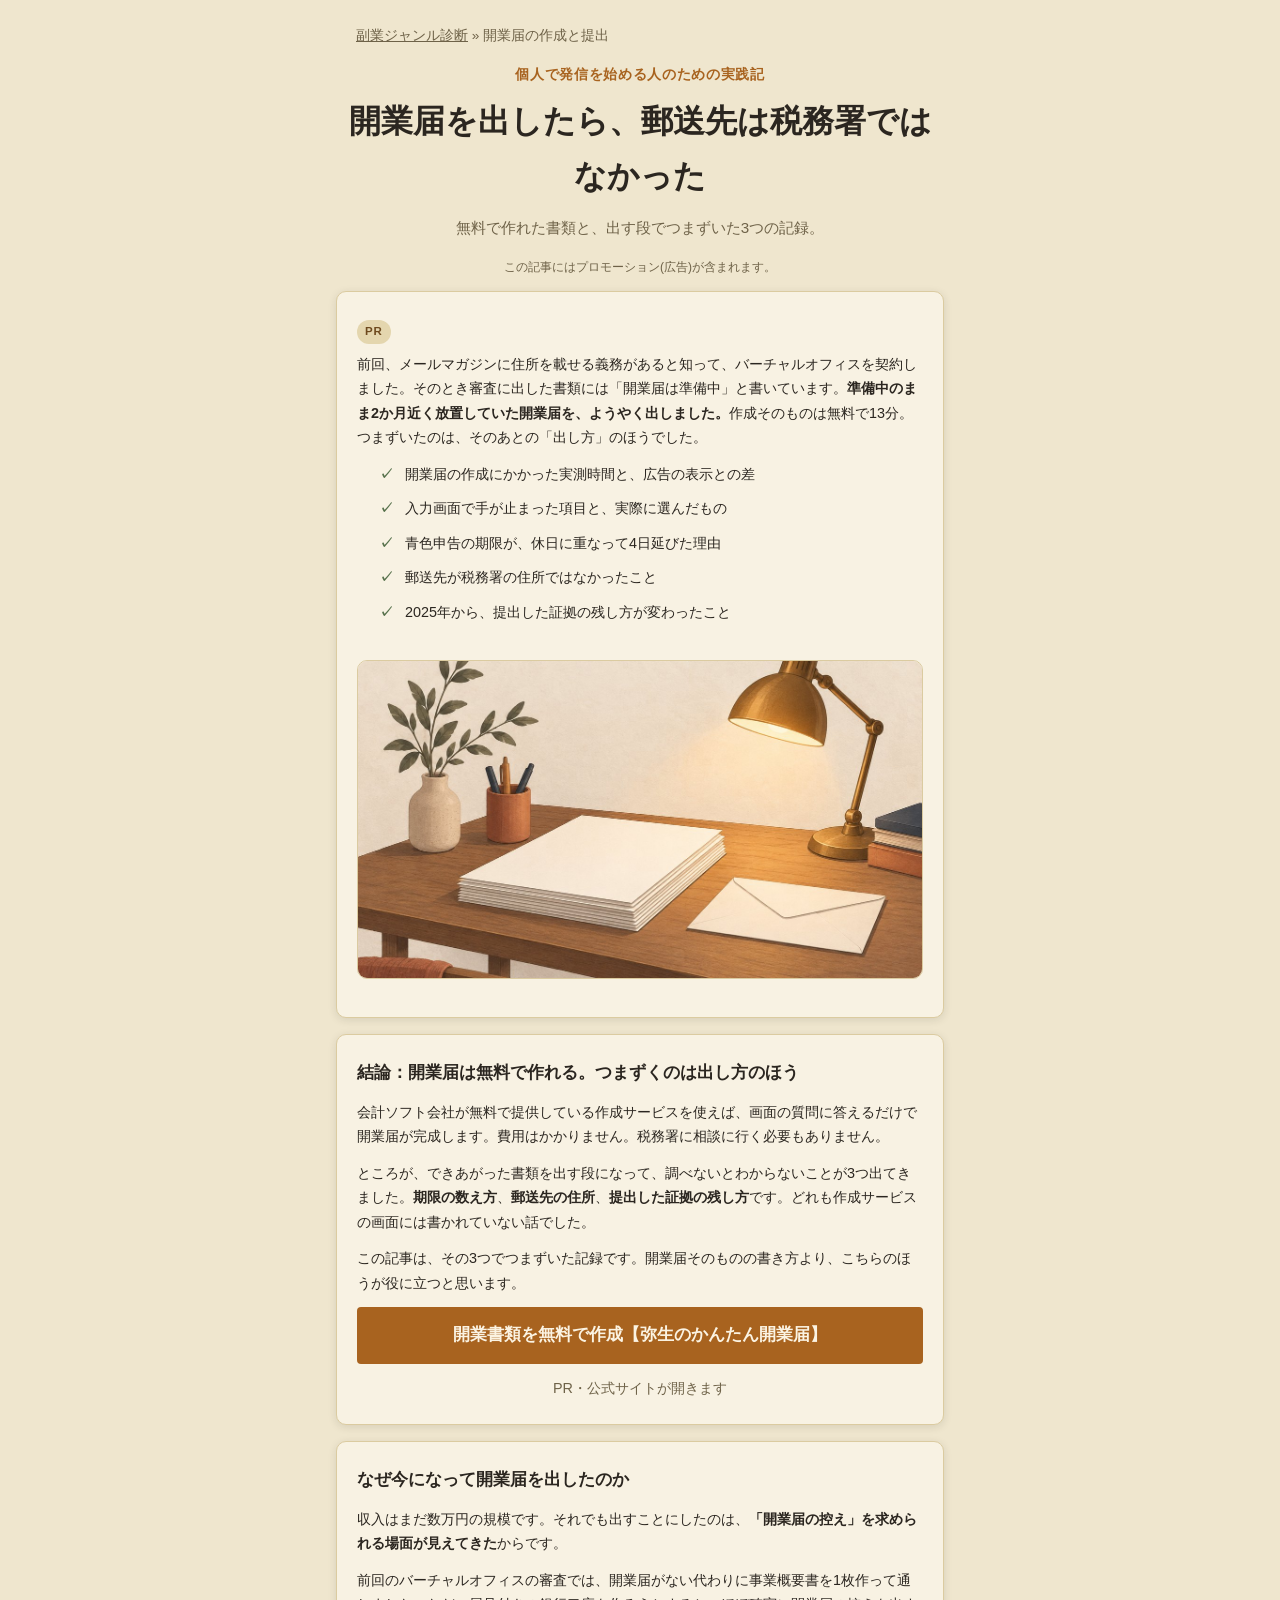
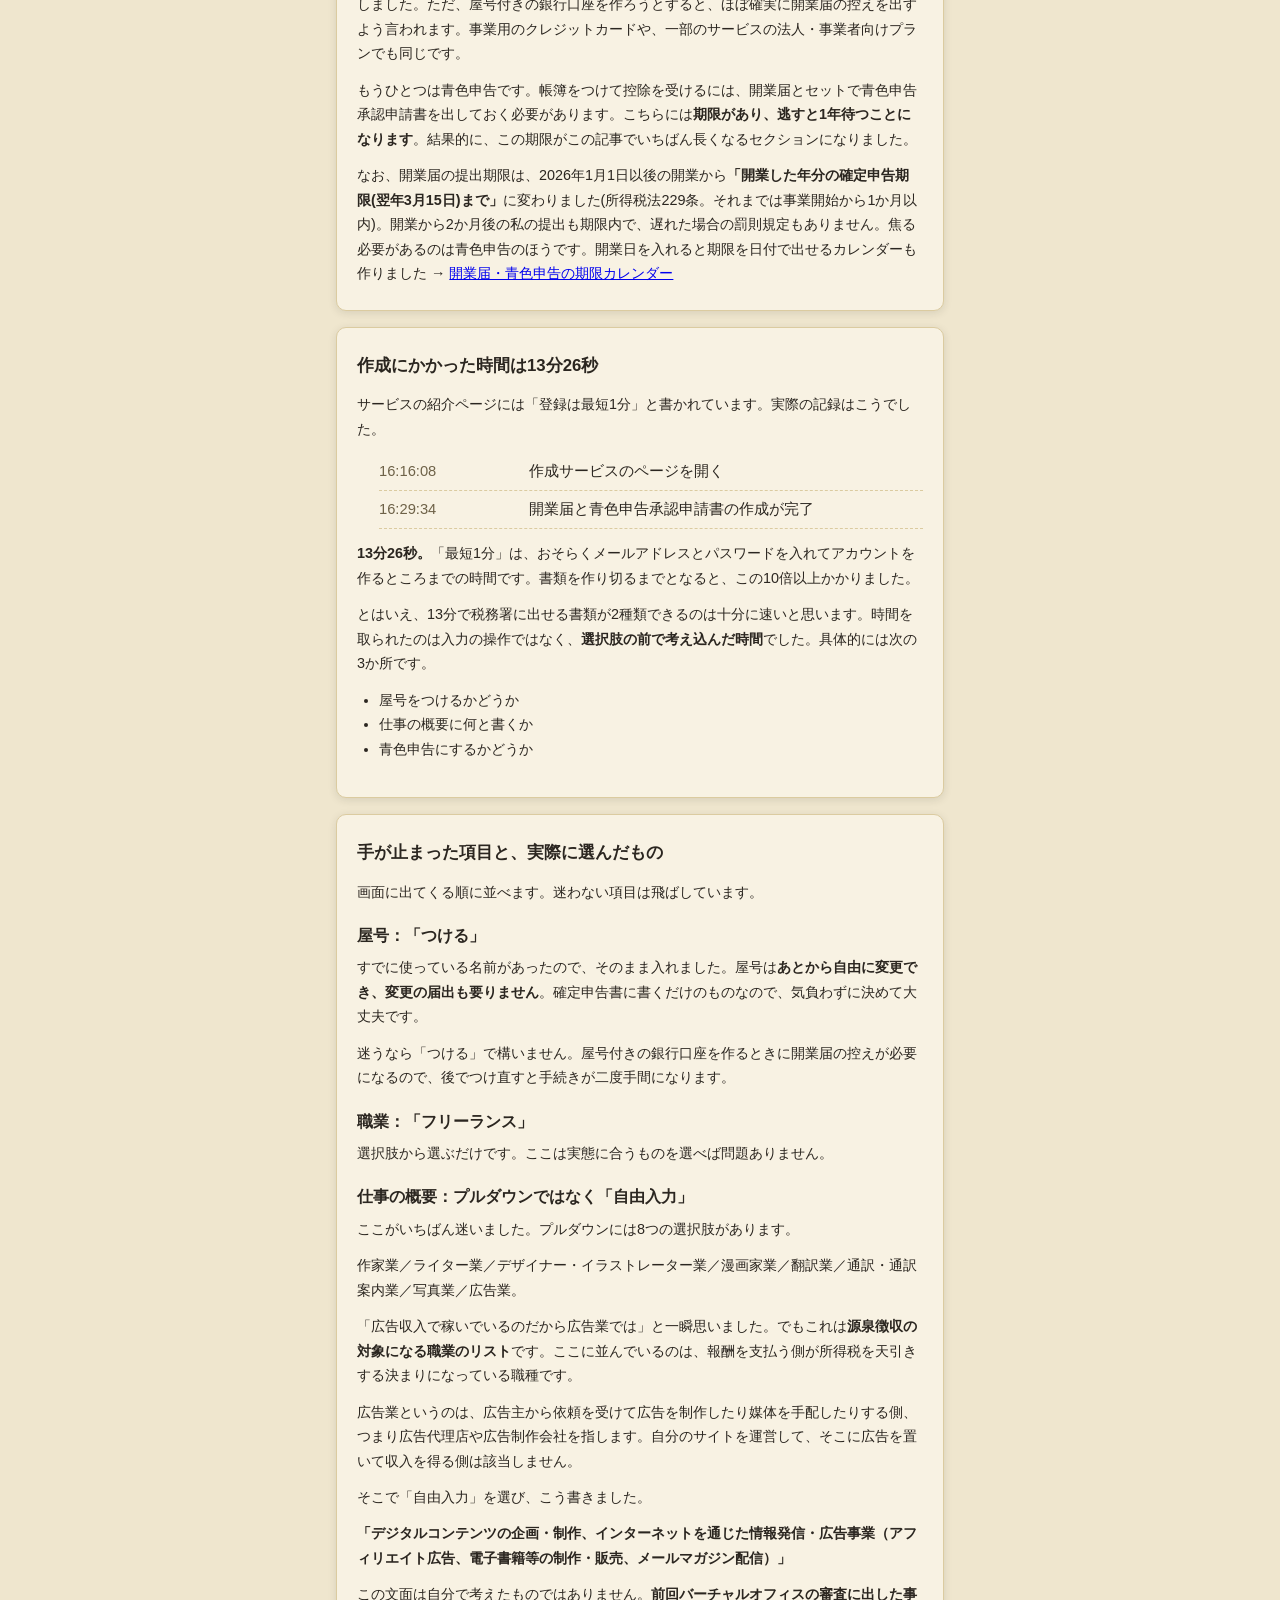
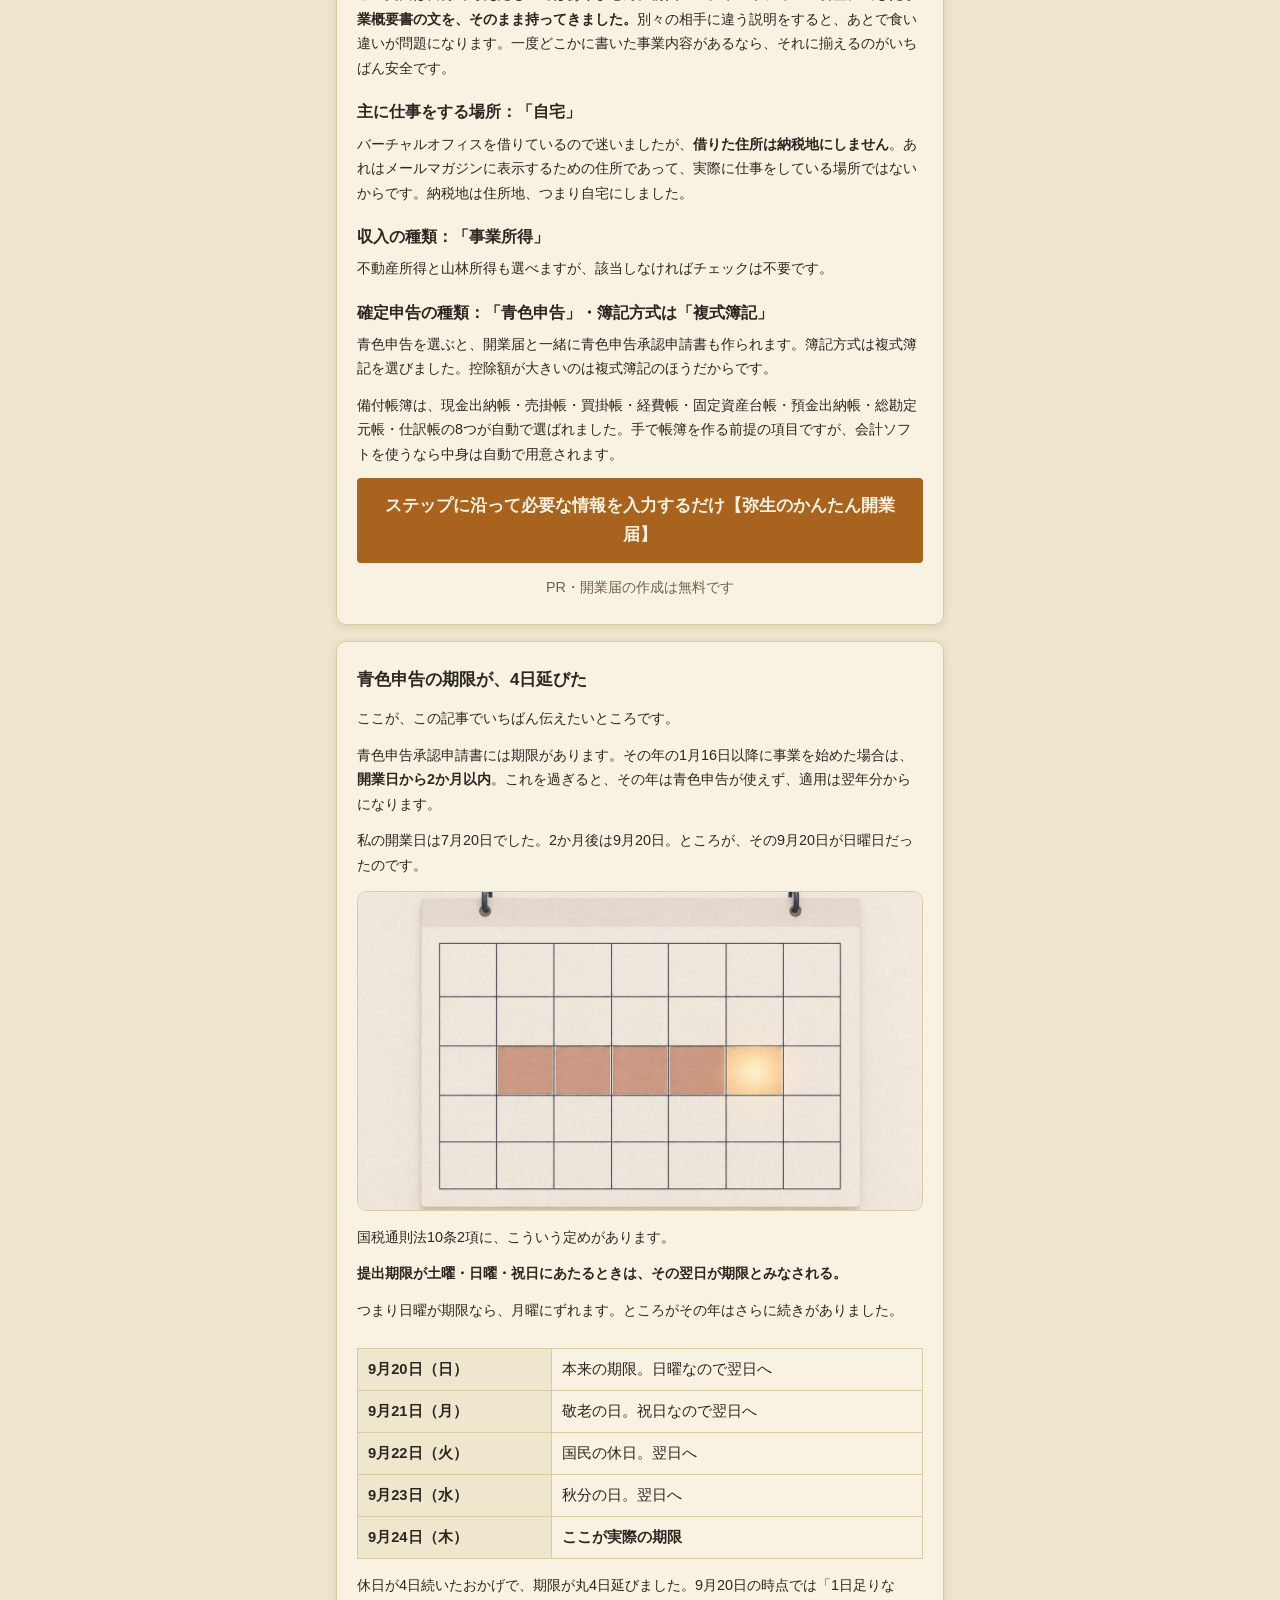
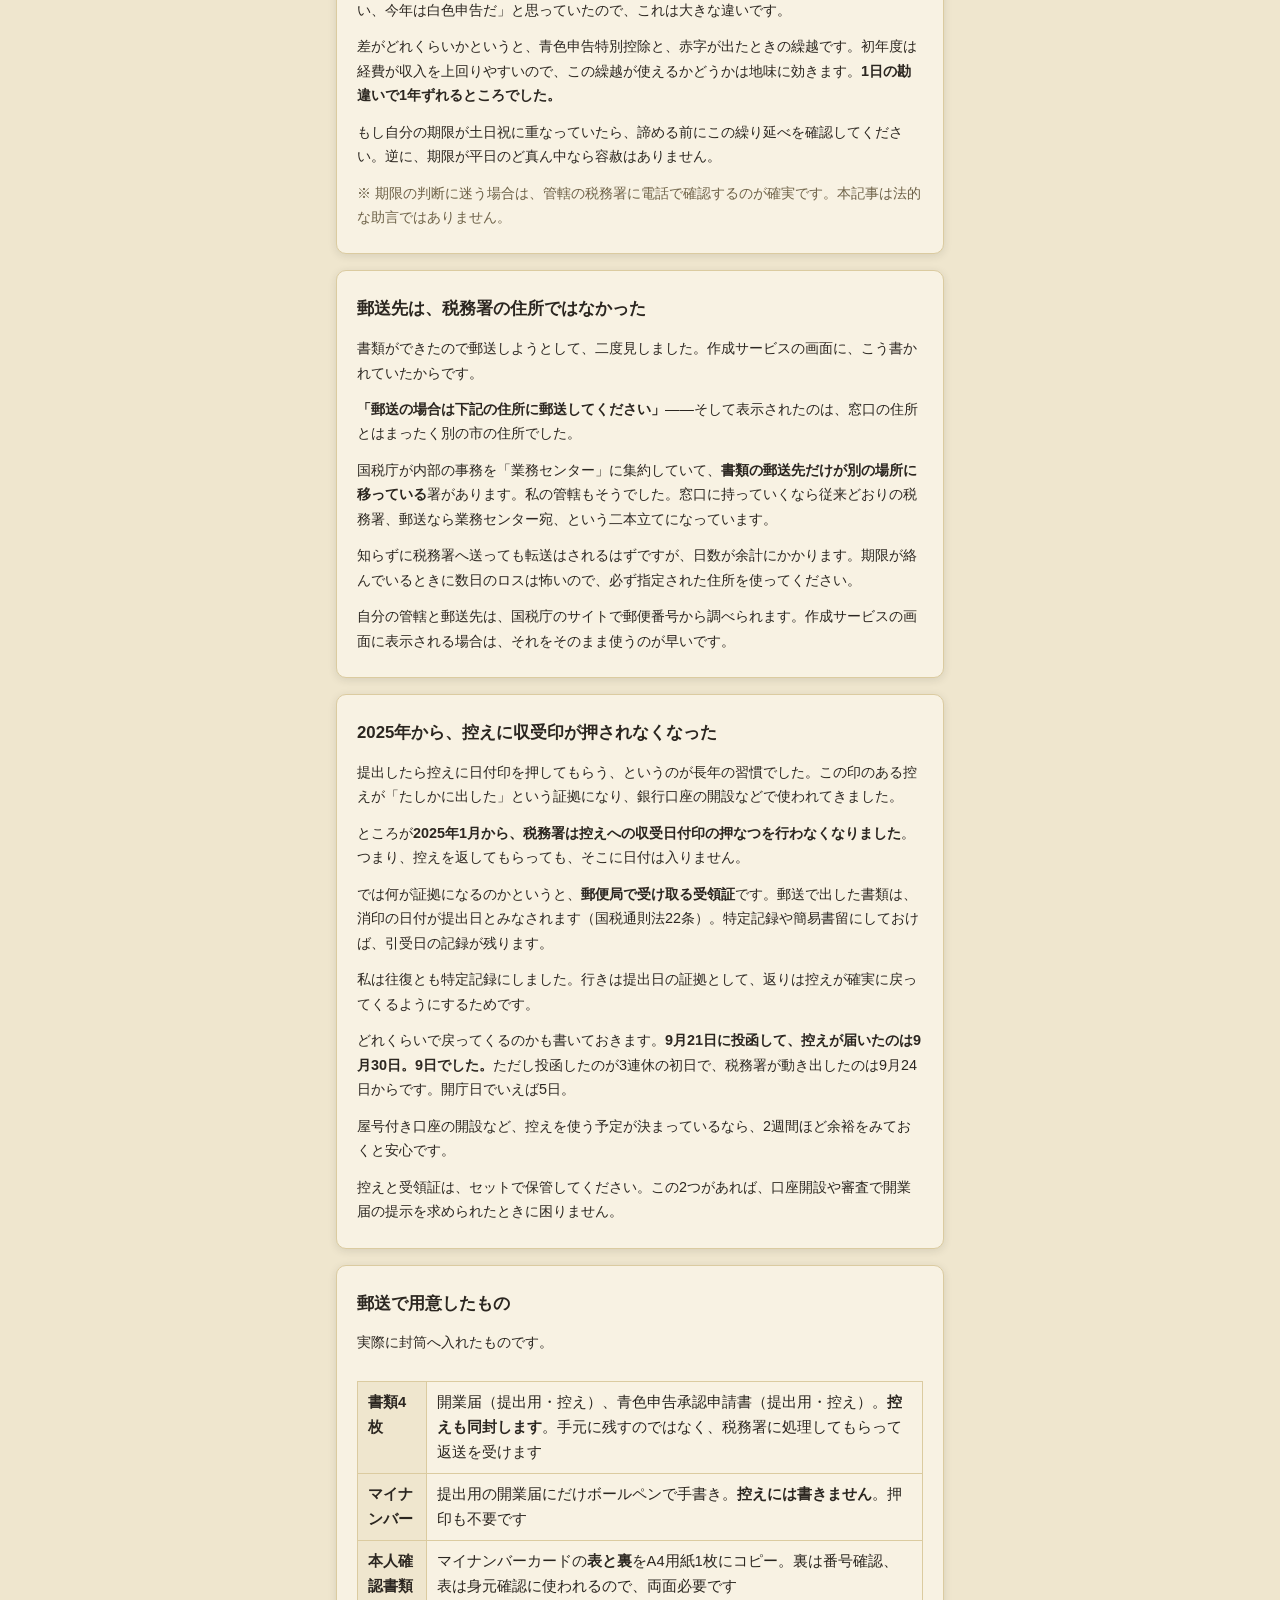
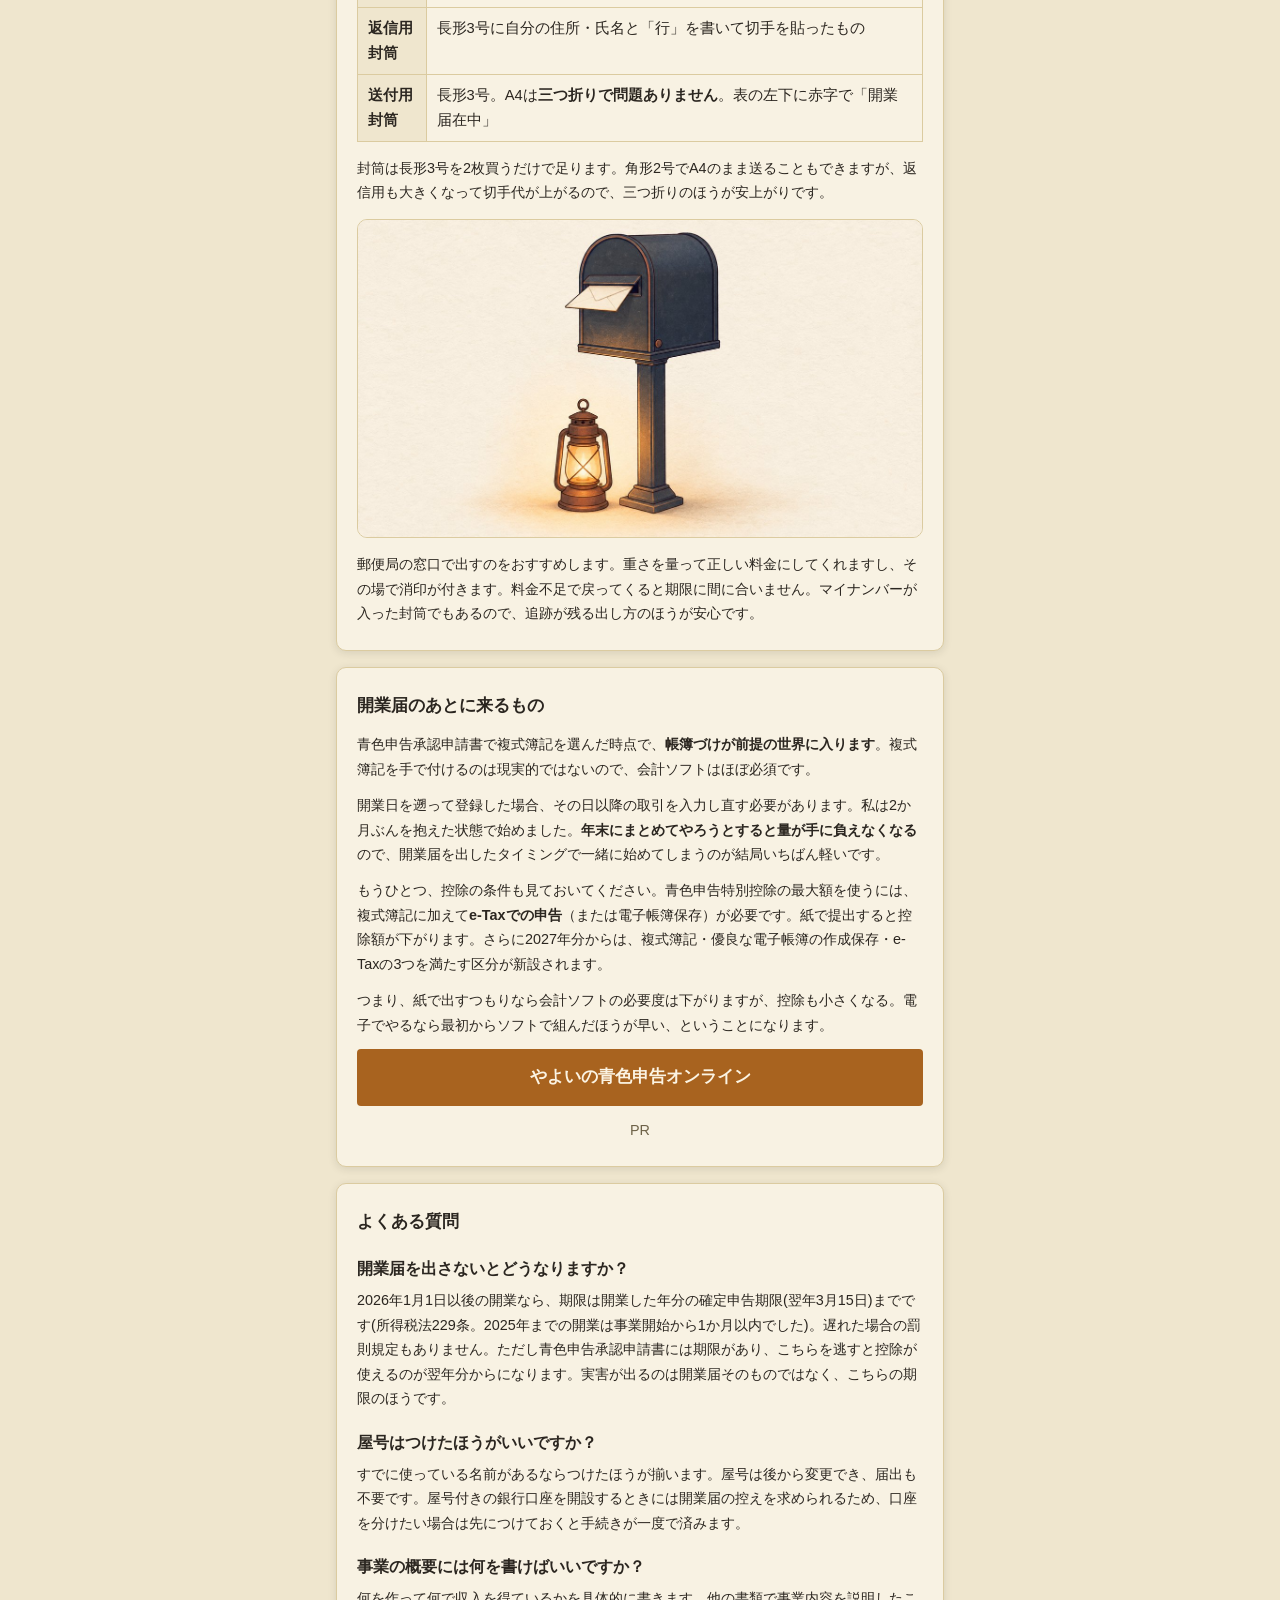
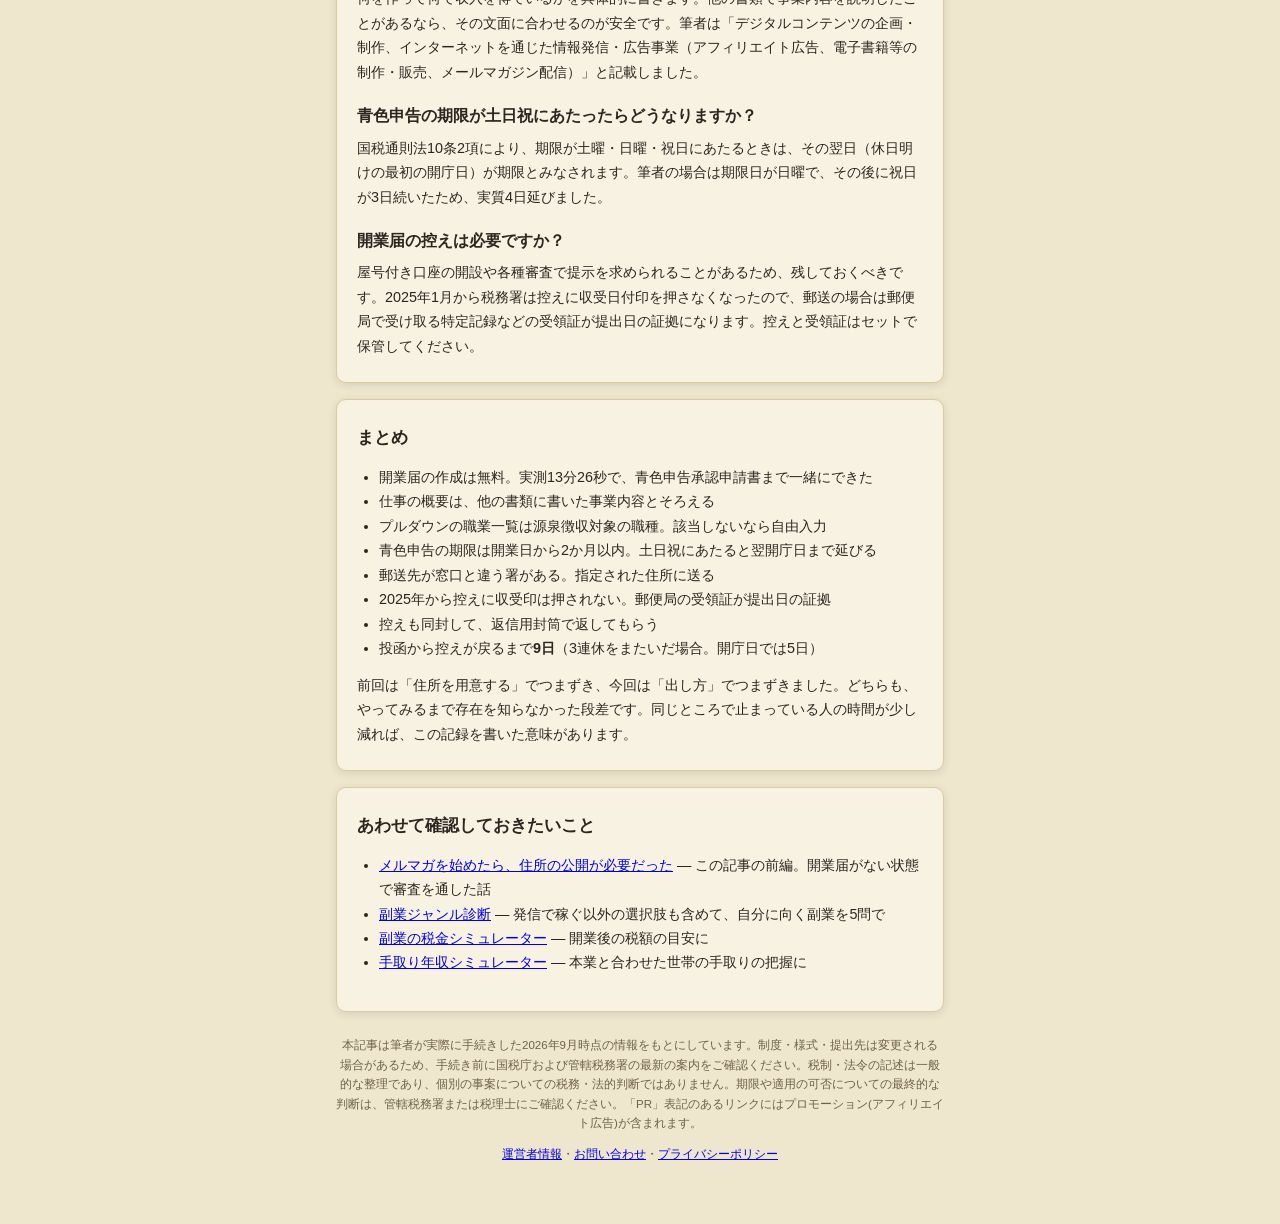
==== commit cdf898d6: "広告のあるページの冒頭にPR表記を追加(A8のファーストビュー表示の要件) Co-Authored-By: Claude Opus 5.5 <noreply@anthropic.com>" ====
--- a/guide/kaigyo-todoke-teishutsu/index.html
+++ b/guide/kaigyo-todoke-teishutsu/index.html
@@ -42,7 +42,7 @@
 <div class="app">
 
   <nav class="guide-nav" aria-label="パンくずリスト">
-    <a href="../../index.html">副業ジャンル診断</a> &raquo;
+    <a href="../../">副業ジャンル診断</a> &raquo;
     <span aria-current="page">開業届の作成と提出</span>
   </nav>
 
@@ -51,6 +51,7 @@
     <h1 class="app-header__title">開業届を出したら、<br class="sp-only">郵送先は税務署ではなかった</h1>
     <p class="app-header__lead">無料で作れた書類と、出す段でつまずいた3つの記録。</p>
   </header>
+  <p class="pr-note">この記事にはプロモーション(広告)が含まれます。</p>
 
   <main class="main">
 
@@ -245,7 +246,7 @@
         <h2>あわせて確認しておきたいこと</h2>
         <ul>
           <li><a href="../mailmag-jusho-virtual-office/">メルマガを始めたら、住所の公開が必要だった</a> — この記事の前編。開業届がない状態で審査を通した話</li>
-          <li><a href="../../index.html">副業ジャンル診断</a> — 発信で稼ぐ以外の選択肢も含めて、自分に向く副業を5問で</li>
+          <li><a href="../../">副業ジャンル診断</a> — 発信で稼ぐ以外の選択肢も含めて、自分に向く副業を5問で</li>
           <li><a href="../../../sidejob-tax-simulator/">副業の税金シミュレーター</a> — 開業後の税額の目安に</li>
           <li><a href="../../../takehome-calculator/">手取り年収シミュレーター</a> — 本業と合わせた世帯の手取りの把握に</li>
         </ul>
--- a/css/style.css
+++ b/css/style.css
@@ -483,3 +483,7 @@
 .books__title { display: block; font-weight: 600; font-size: 0.95rem; line-height: 1.5; }
 .books__note { display: block; font-size: 0.8rem; color: var(--color-text-muted); margin-top: 4px; }
 .books__ku { font-size: 0.8rem; color: var(--color-text-muted); margin: 10px 0 0; }
+
+/* 広告のあるページの冒頭に出す PR 表記(A8 はファーストビューでの広告表示を求めている。birthday-fortune・houyou-calendar と同じ形) */
+.pr-note { font-size: 0.75rem; color: var(--color-text-muted); margin: -8px 0 14px; }
+.app-header + .pr-note { text-align: center; }
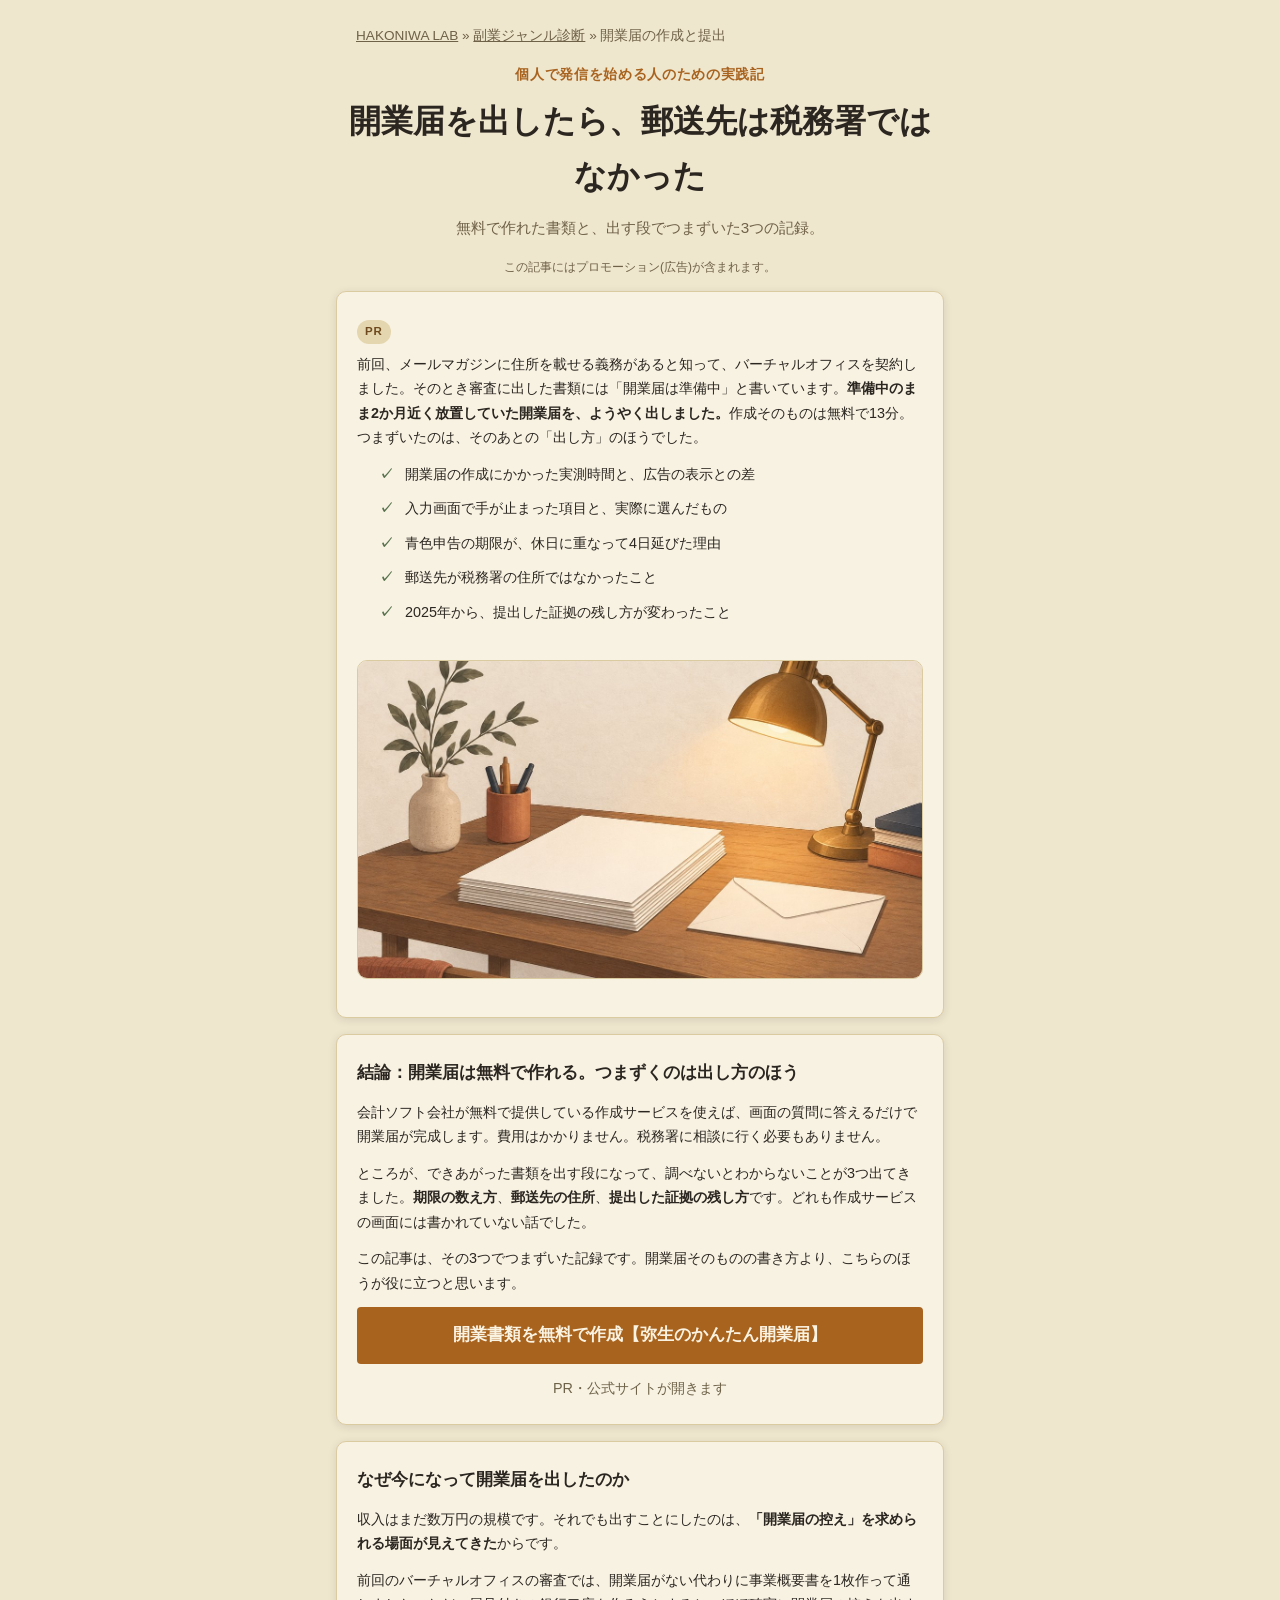
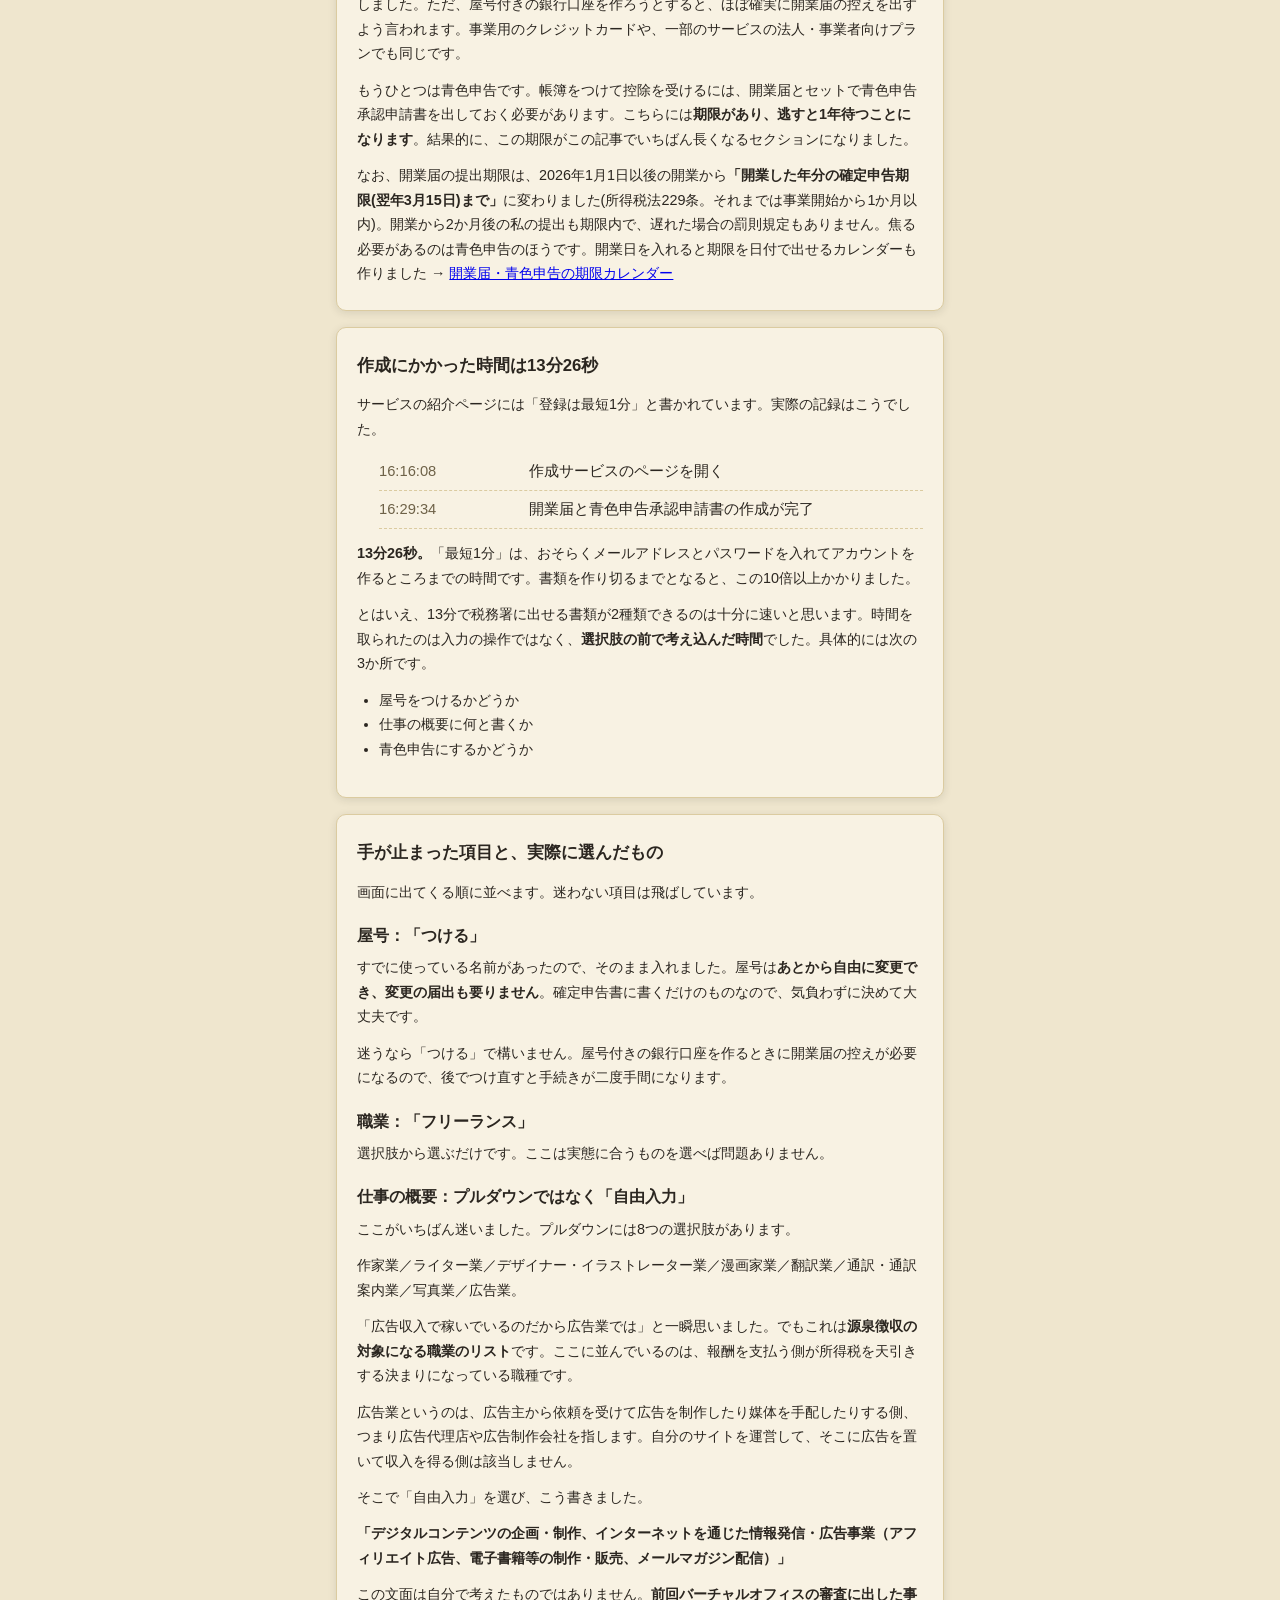
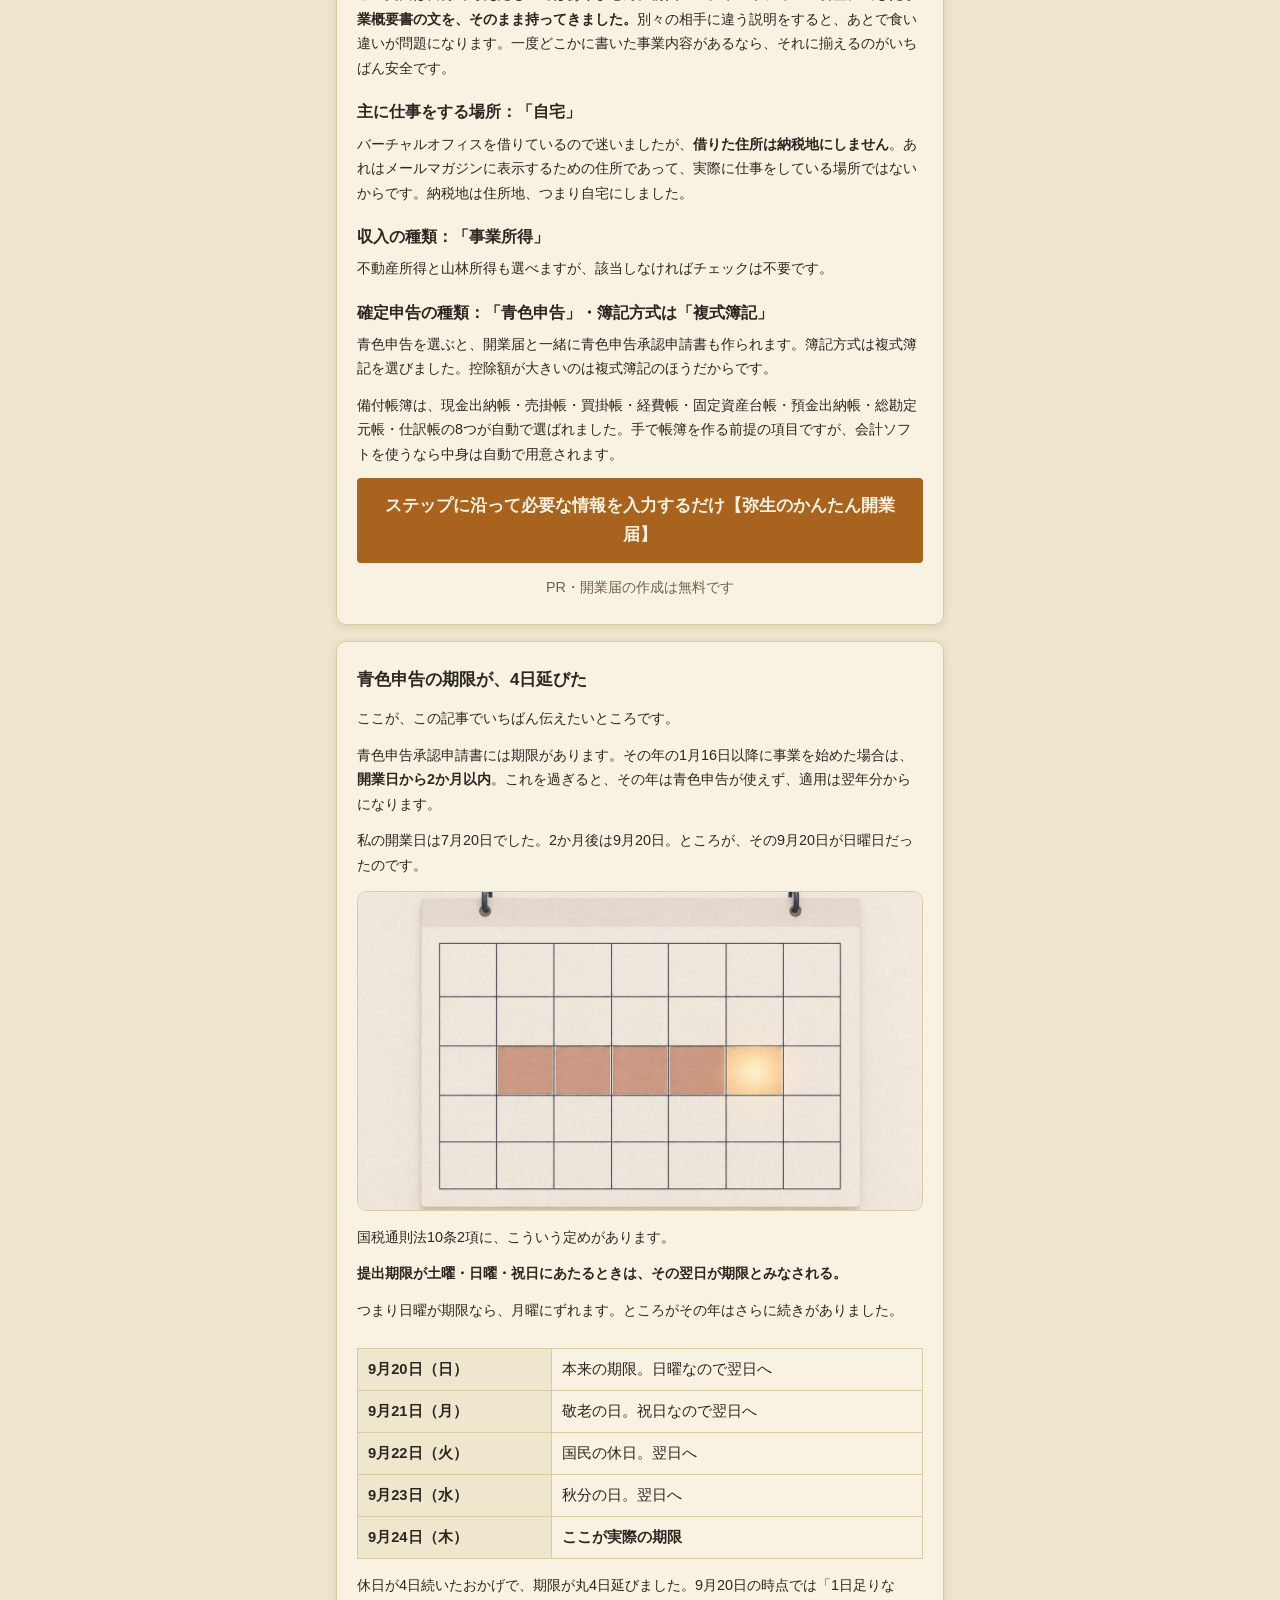
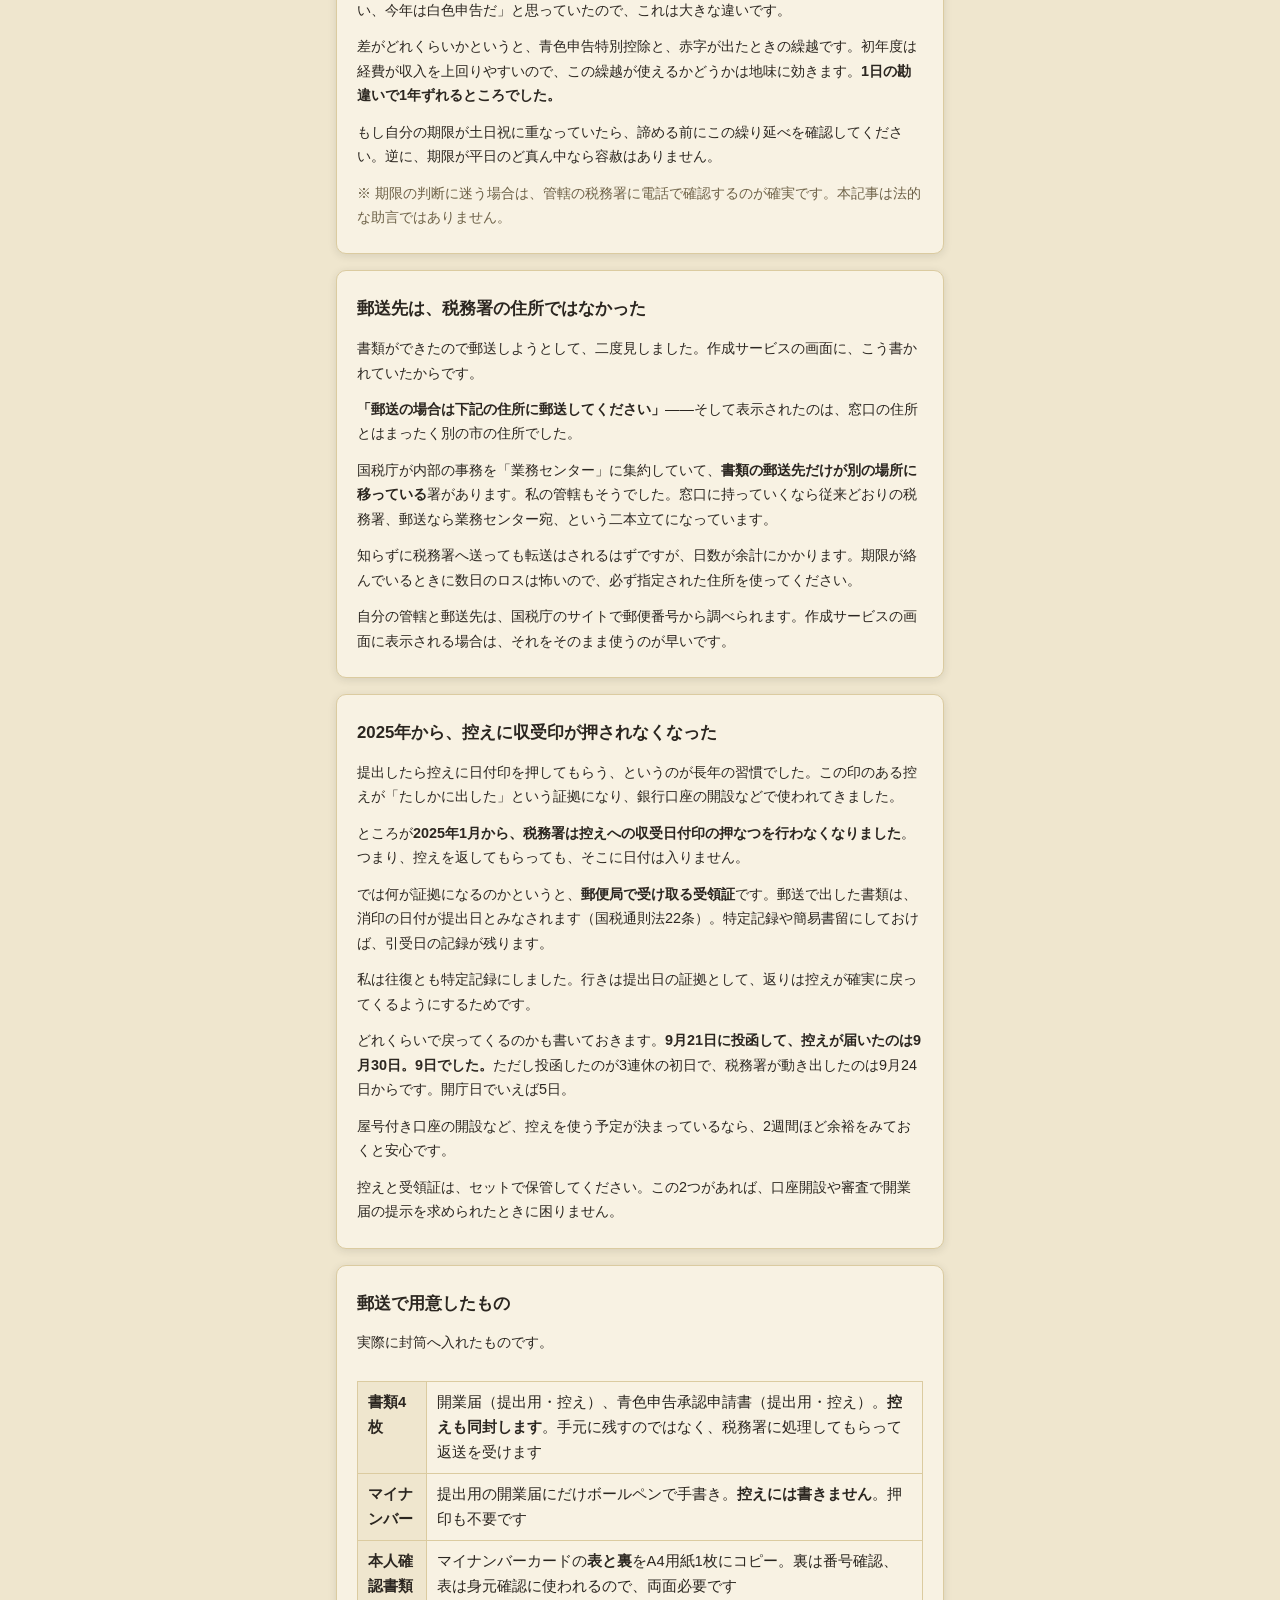
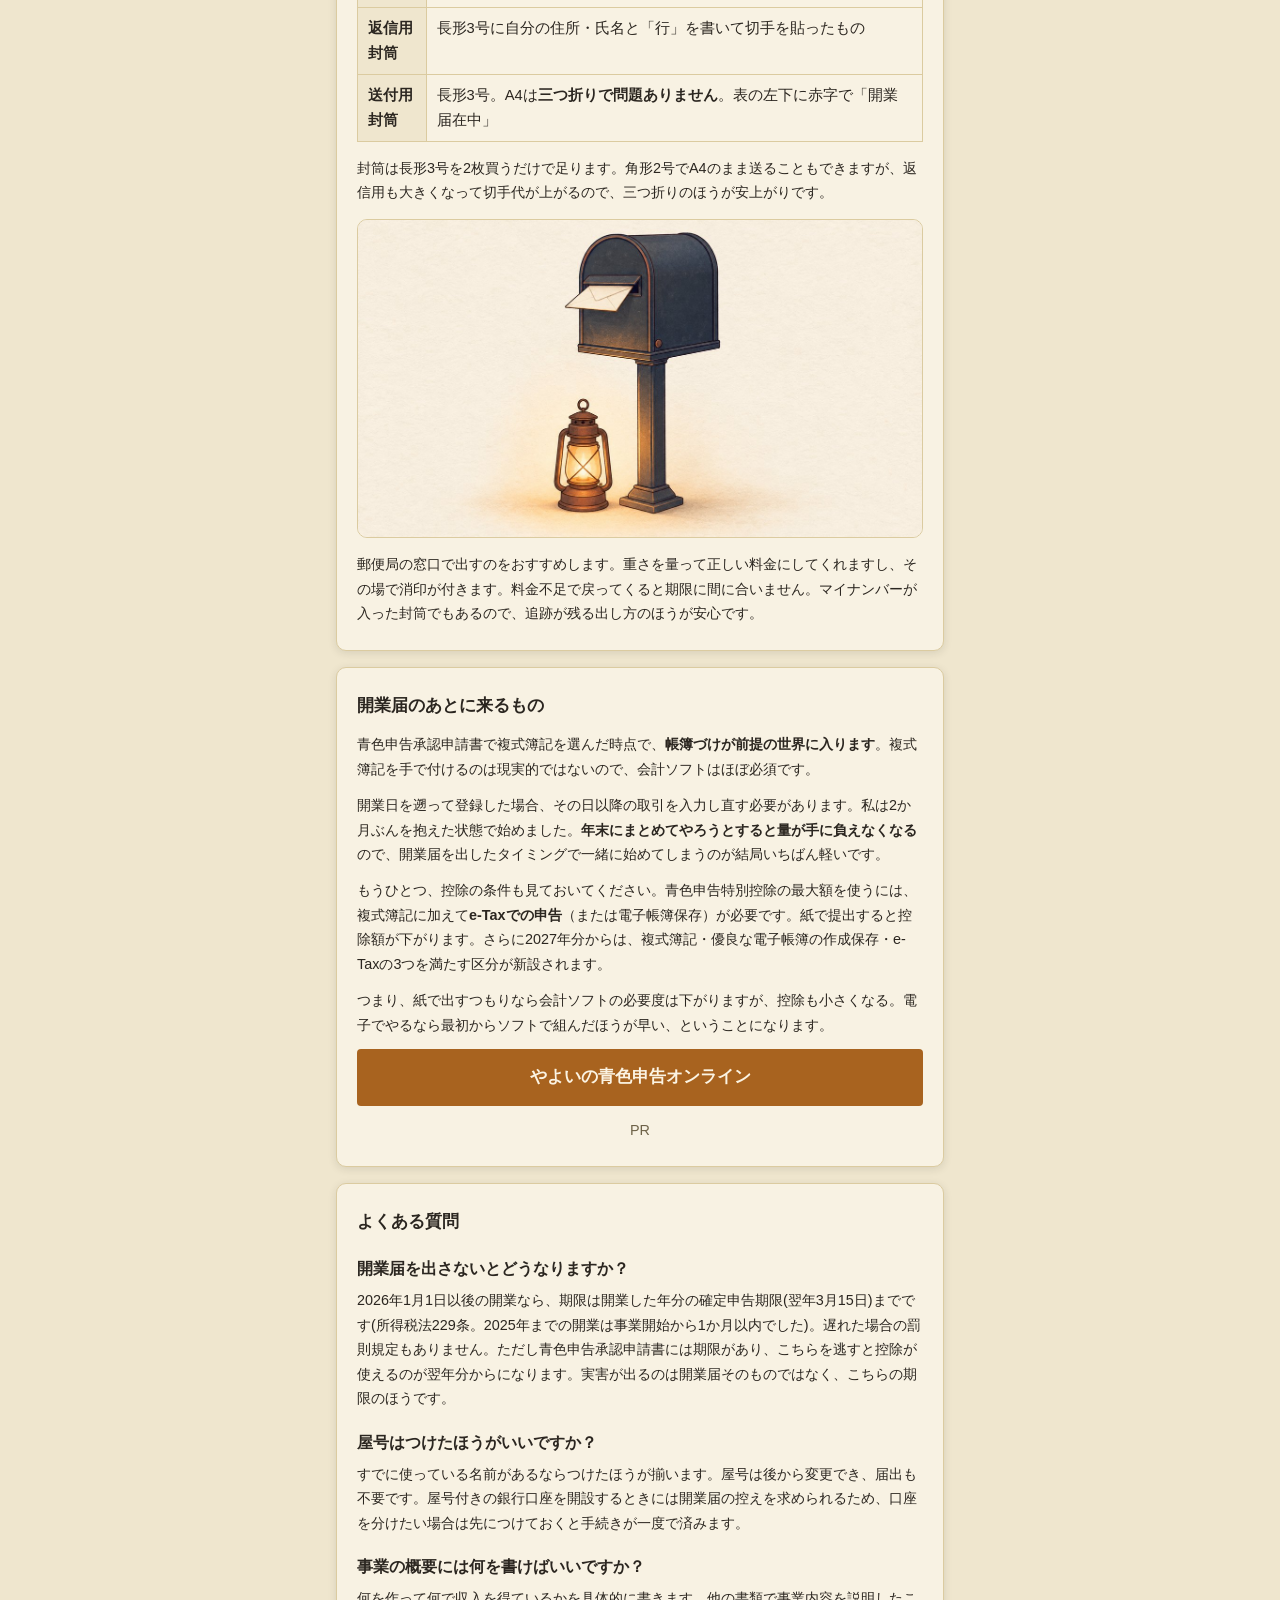
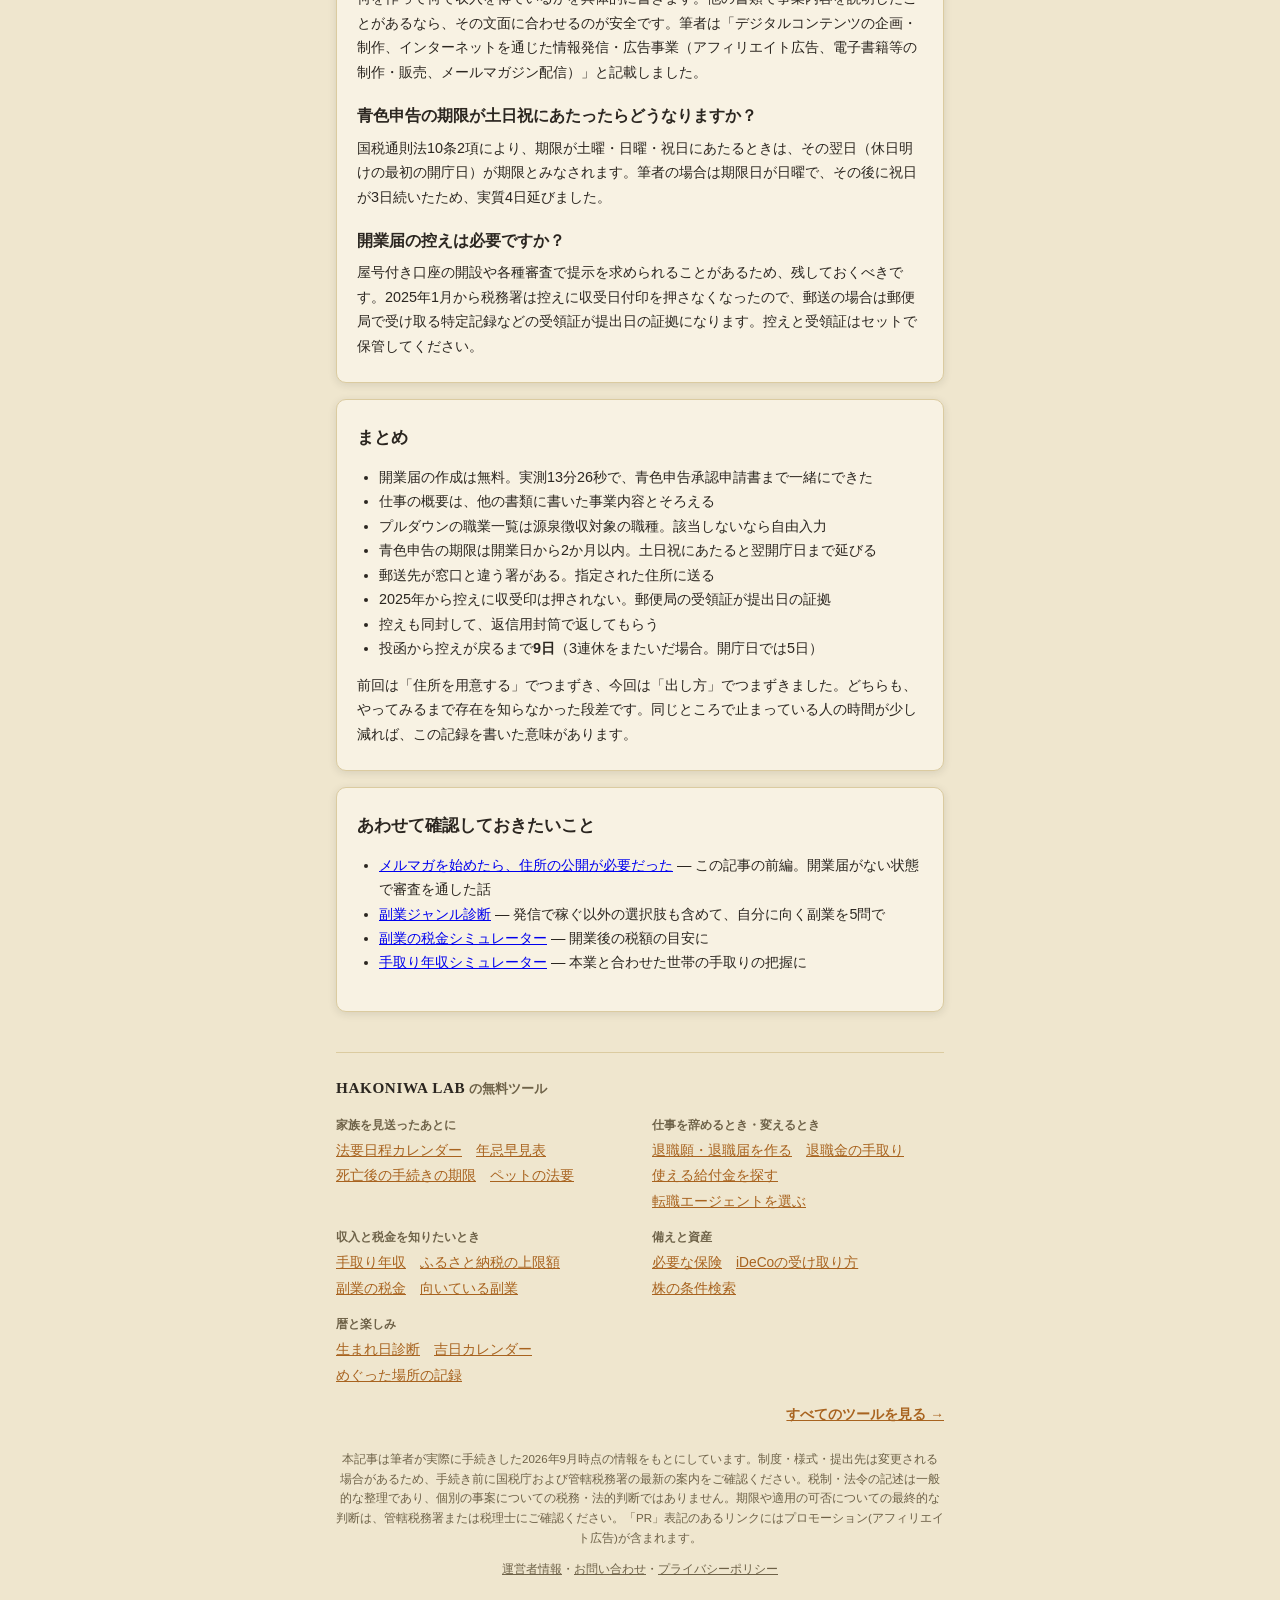
==== commit 3c70f7ce: "全ページにHAKONIWA LABのツール一覧とパンくずの入口を追加 286ページ中、サイトのトップへ戻れるのが9ページだけで、 記事から入った人がほかのツールに気づけなかったため。 - 本文の下(フ" ====
--- a/guide/kaigyo-todoke-teishutsu/index.html
+++ b/guide/kaigyo-todoke-teishutsu/index.html
@@ -42,6 +42,7 @@
 <div class="app">
 
   <nav class="guide-nav" aria-label="パンくずリスト">
+    <a href="../../../">HAKONIWA LAB</a> &raquo;
     <a href="../../">副業ジャンル診断</a> &raquo;
     <span aria-current="page">開業届の作成と提出</span>
   </nav>
@@ -256,6 +257,73 @@
 
   </main>
 
+  <!-- site-nav:start -->
+  <style>
+  .site-nav { margin: 40px 0 0; padding: 22px 0 0; border-top: 1px solid var(--color-border, var(--line, #dbcba0)); color: var(--color-text, var(--ink, #2b2620)); text-align: left; }
+  .site-nav__title { margin: 0 0 14px; font-size: 0.82rem; font-weight: 700; color: var(--color-text-muted, var(--muted, #6e6248)); }
+  .site-nav__title a { font-family: Georgia, "Times New Roman", serif; font-size: 0.95rem; letter-spacing: 0.04em; color: var(--color-text, var(--ink, #2b2620)); text-decoration: none; }
+  .site-nav__groups { display: grid; gap: 14px 24px; }
+  @media (min-width: 560px) { .site-nav__groups { grid-template-columns: 1fr 1fr; } }
+  .site-nav__label { margin: 0 0 4px; font-size: 0.74rem; font-weight: 700; color: var(--color-text-muted, var(--muted, #6e6248)); }
+  .site-nav__links { display: flex; flex-wrap: wrap; gap: 2px 14px; margin: 0; padding: 0; list-style: none; font-size: 0.86rem; line-height: 1.7; }
+  .site-nav__links li { margin: 0; padding: 0; }
+  .site-nav__links li::before { content: none; }
+  .site-nav__links a { color: var(--color-primary, var(--navy, #a8631f)); }
+  .site-nav__all { margin: 16px 0 0; font-size: 0.86rem; text-align: right; }
+  .site-nav__all a { color: var(--color-primary, var(--navy, #a8631f)); font-weight: 700; }
+  .app-footer a { color: var(--color-text-muted, var(--muted, #6e6248)); }
+  </style>
+  <nav class="site-nav" aria-label="HAKONIWA LABのツール">
+    <p class="site-nav__title"><a href="../../../">HAKONIWA LAB</a> の無料ツール</p>
+    <div class="site-nav__groups">
+      <div>
+        <p class="site-nav__label">家族を見送ったあとに</p>
+        <ul class="site-nav__links">
+          <li><a href="../../../houyou-calendar/">法要日程カレンダー</a></li>
+          <li><a href="../../../houyou-calendar/hayami/">年忌早見表</a></li>
+          <li><a href="../../../houyou-calendar/tetsuzuki/">死亡後の手続きの期限</a></li>
+          <li><a href="../../../houyou-calendar/pet/">ペットの法要</a></li>
+        </ul>
+      </div>
+      <div>
+        <p class="site-nav__label">仕事を辞めるとき・変えるとき</p>
+        <ul class="site-nav__links">
+          <li><a href="../../../resignation-letter-generator/">退職願・退職届を作る</a></li>
+          <li><a href="../../../retirement-simulator/">退職金の手取り</a></li>
+          <li><a href="../../../subsidy-checker/">使える給付金を探す</a></li>
+          <li><a href="../../../career-checker/">転職エージェントを選ぶ</a></li>
+        </ul>
+      </div>
+      <div>
+        <p class="site-nav__label">収入と税金を知りたいとき</p>
+        <ul class="site-nav__links">
+          <li><a href="../../../takehome-calculator/">手取り年収</a></li>
+          <li><a href="../../../furusato-simulator/">ふるさと納税の上限額</a></li>
+          <li><a href="../../../sidejob-tax-simulator/">副業の税金</a></li>
+          <li><a href="../../../sidejob-checker/">向いている副業</a></li>
+        </ul>
+      </div>
+      <div>
+        <p class="site-nav__label">備えと資産</p>
+        <ul class="site-nav__links">
+          <li><a href="../../../insurance-checker/">必要な保険</a></li>
+          <li><a href="../../../retirement-simulator/ideco/">iDeCoの受け取り方</a></li>
+          <li><a href="../../../stock-screener/">株の条件検索</a></li>
+        </ul>
+      </div>
+      <div>
+        <p class="site-nav__label">暦と楽しみ</p>
+        <ul class="site-nav__links">
+          <li><a href="../../../birthday-fortune/">生まれ日診断</a></li>
+          <li><a href="../../../birthday-fortune/calendar/">吉日カレンダー</a></li>
+          <li><a href="../../../meguri-log/">めぐった場所の記録</a></li>
+        </ul>
+      </div>
+    </div>
+    <p class="site-nav__all"><a href="../../../">すべてのツールを見る →</a></p>
+  </nav>
+  <!-- site-nav:end -->
+
   <footer class="app-footer">
     <p>本記事は筆者が実際に手続きした2026年9月時点の情報をもとにしています。制度・様式・提出先は変更される場合があるため、手続き前に国税庁および管轄税務署の最新の案内をご確認ください。税制・法令の記述は一般的な整理であり、個別の事案についての税務・法的判断ではありません。期限や適用の可否についての最終的な判断は、管轄税務署または税理士にご確認ください。「PR」表記のあるリンクにはプロモーション(アフィリエイト広告)が含まれます。</p>
     <p><a href="../../../about.html">運営者情報</a>・<a href="../../../contact.html">お問い合わせ</a>・<a href="../../../privacy.html">プライバシーポリシー</a></p>
--- a/css/style.css
+++ b/css/style.css
@@ -487,3 +487,6 @@
 /* 広告のあるページの冒頭に出す PR 表記(A8 はファーストビューでの広告表示を求めている。birthday-fortune・houyou-calendar と同じ形) */
 .pr-note { font-size: 0.75rem; color: var(--color-text-muted); margin: -8px 0 14px; }
 .app-header + .pr-note { text-align: center; }
+
+/* 出典などの長いURLがスマホで横にはみ出さないように折り返す(class の無い文字のリンクだけ。広告ボタンには効かせない) */
+.card--article a:not([class]) { overflow-wrap: anywhere; }
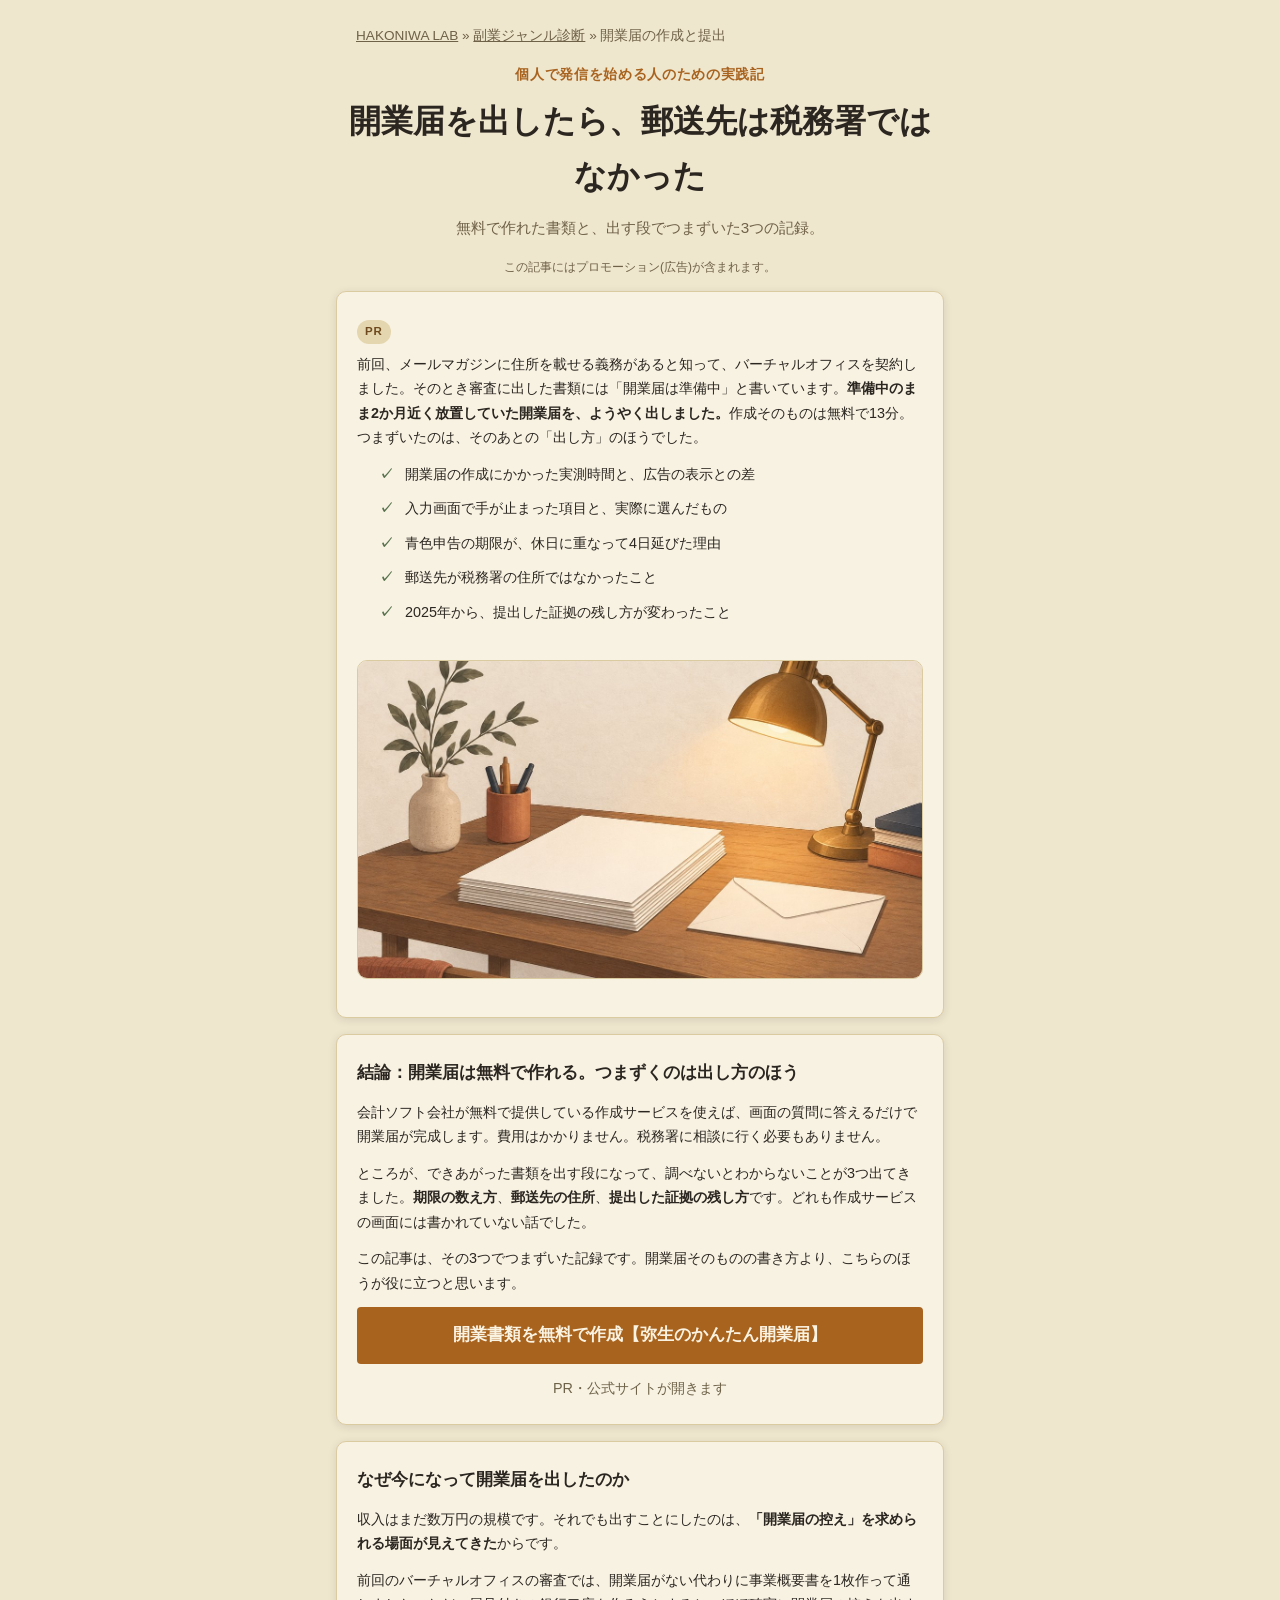
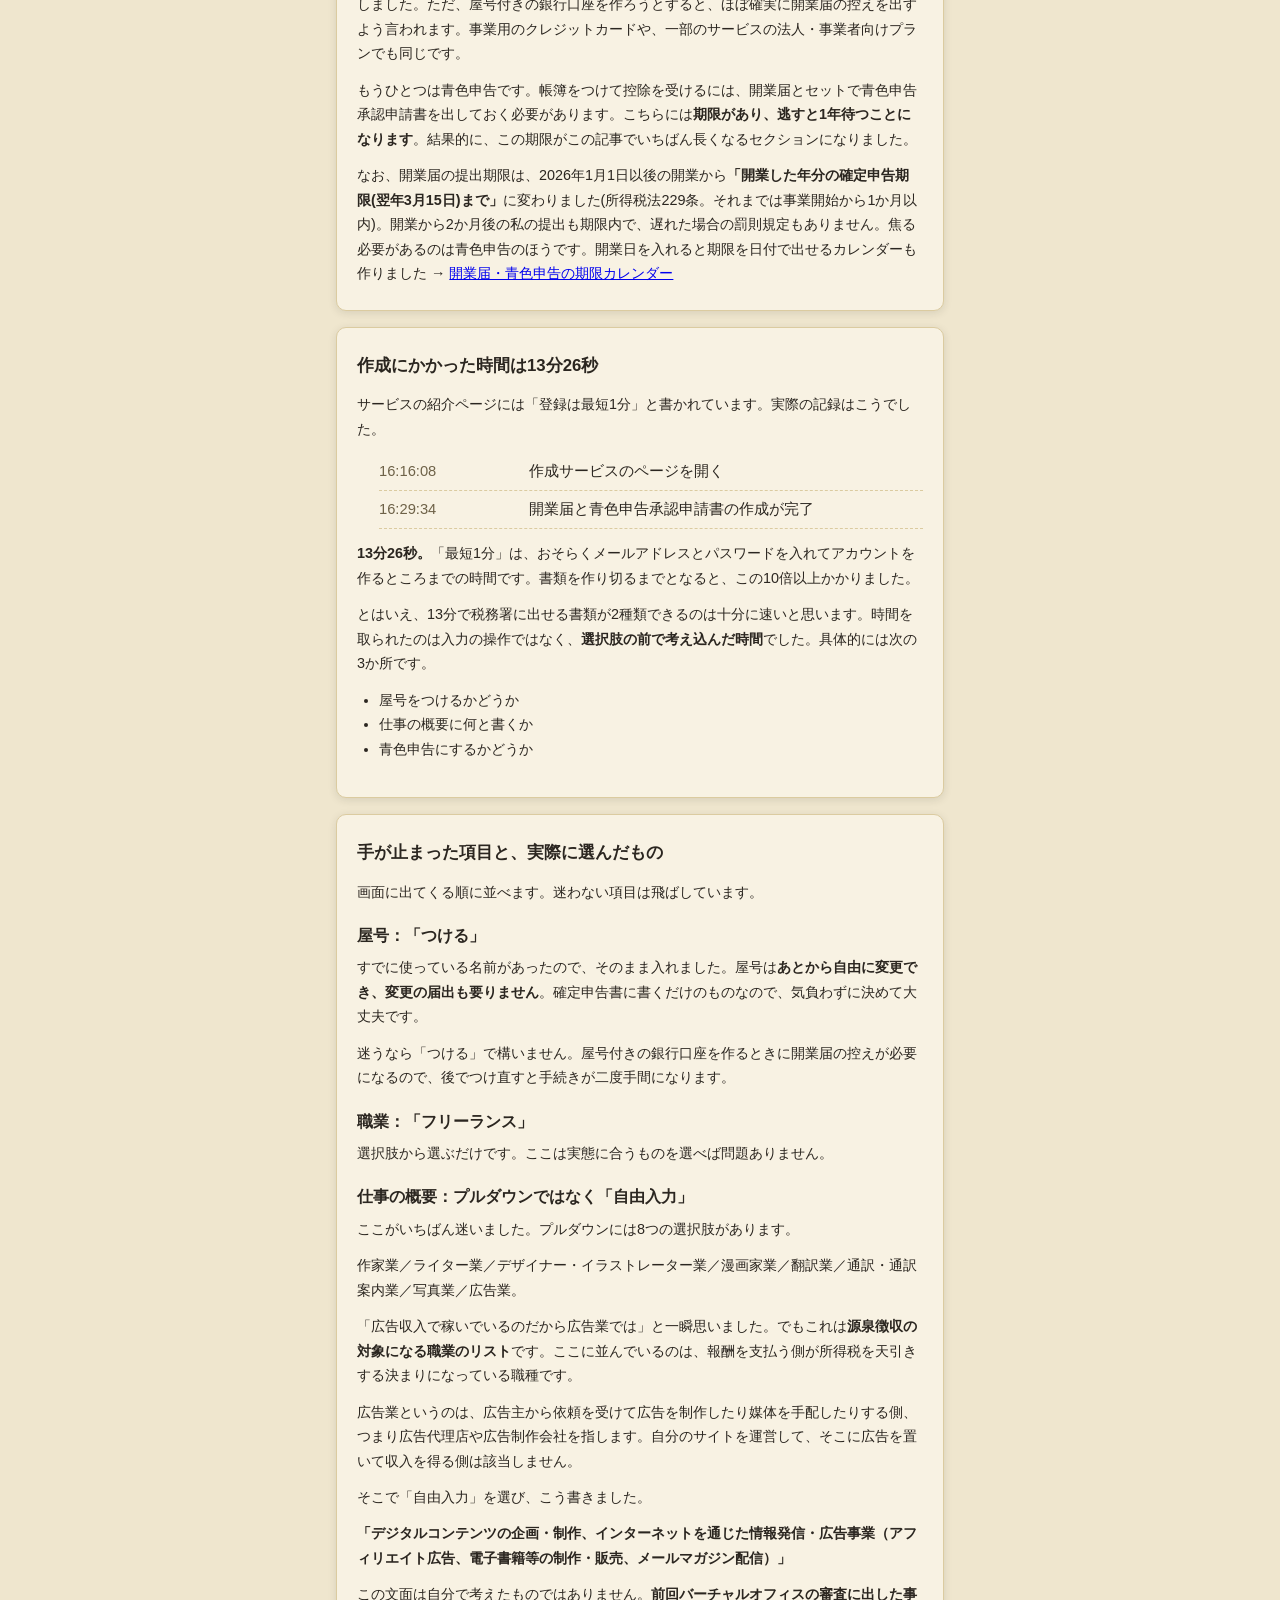
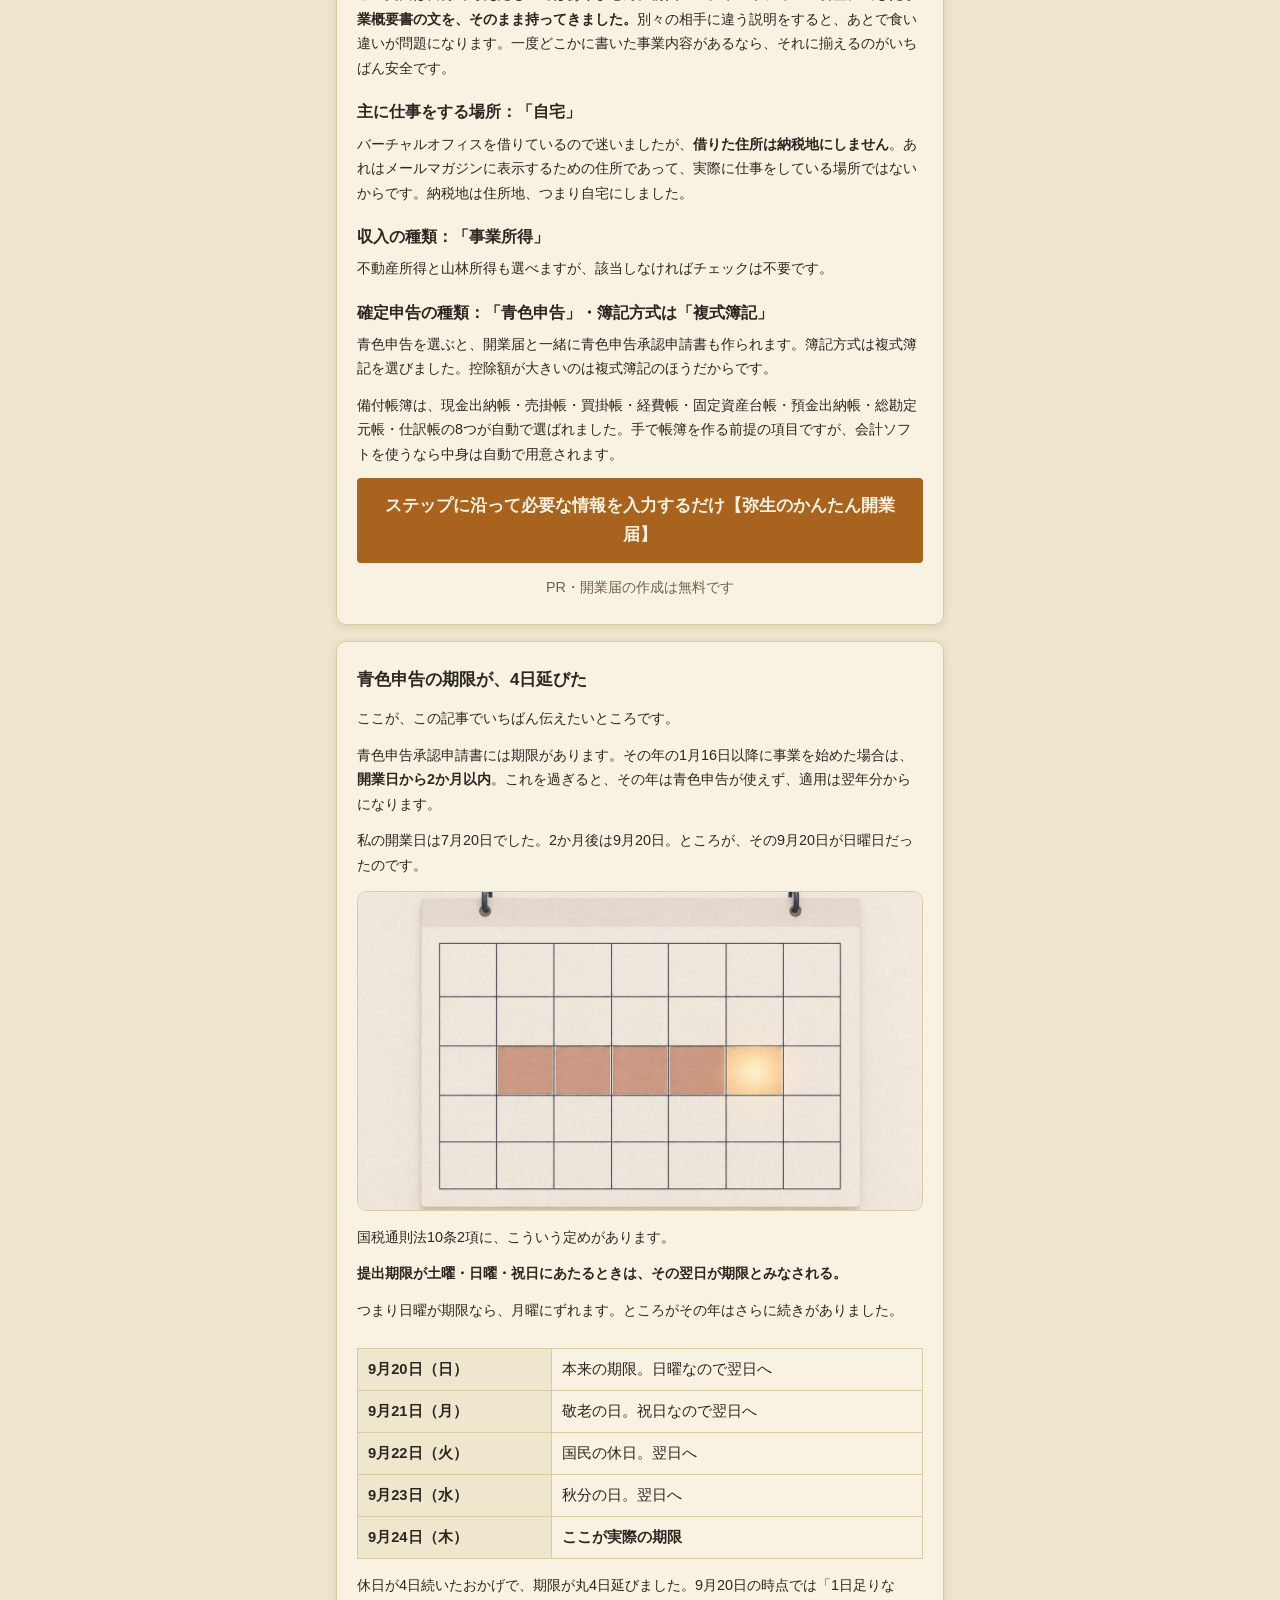
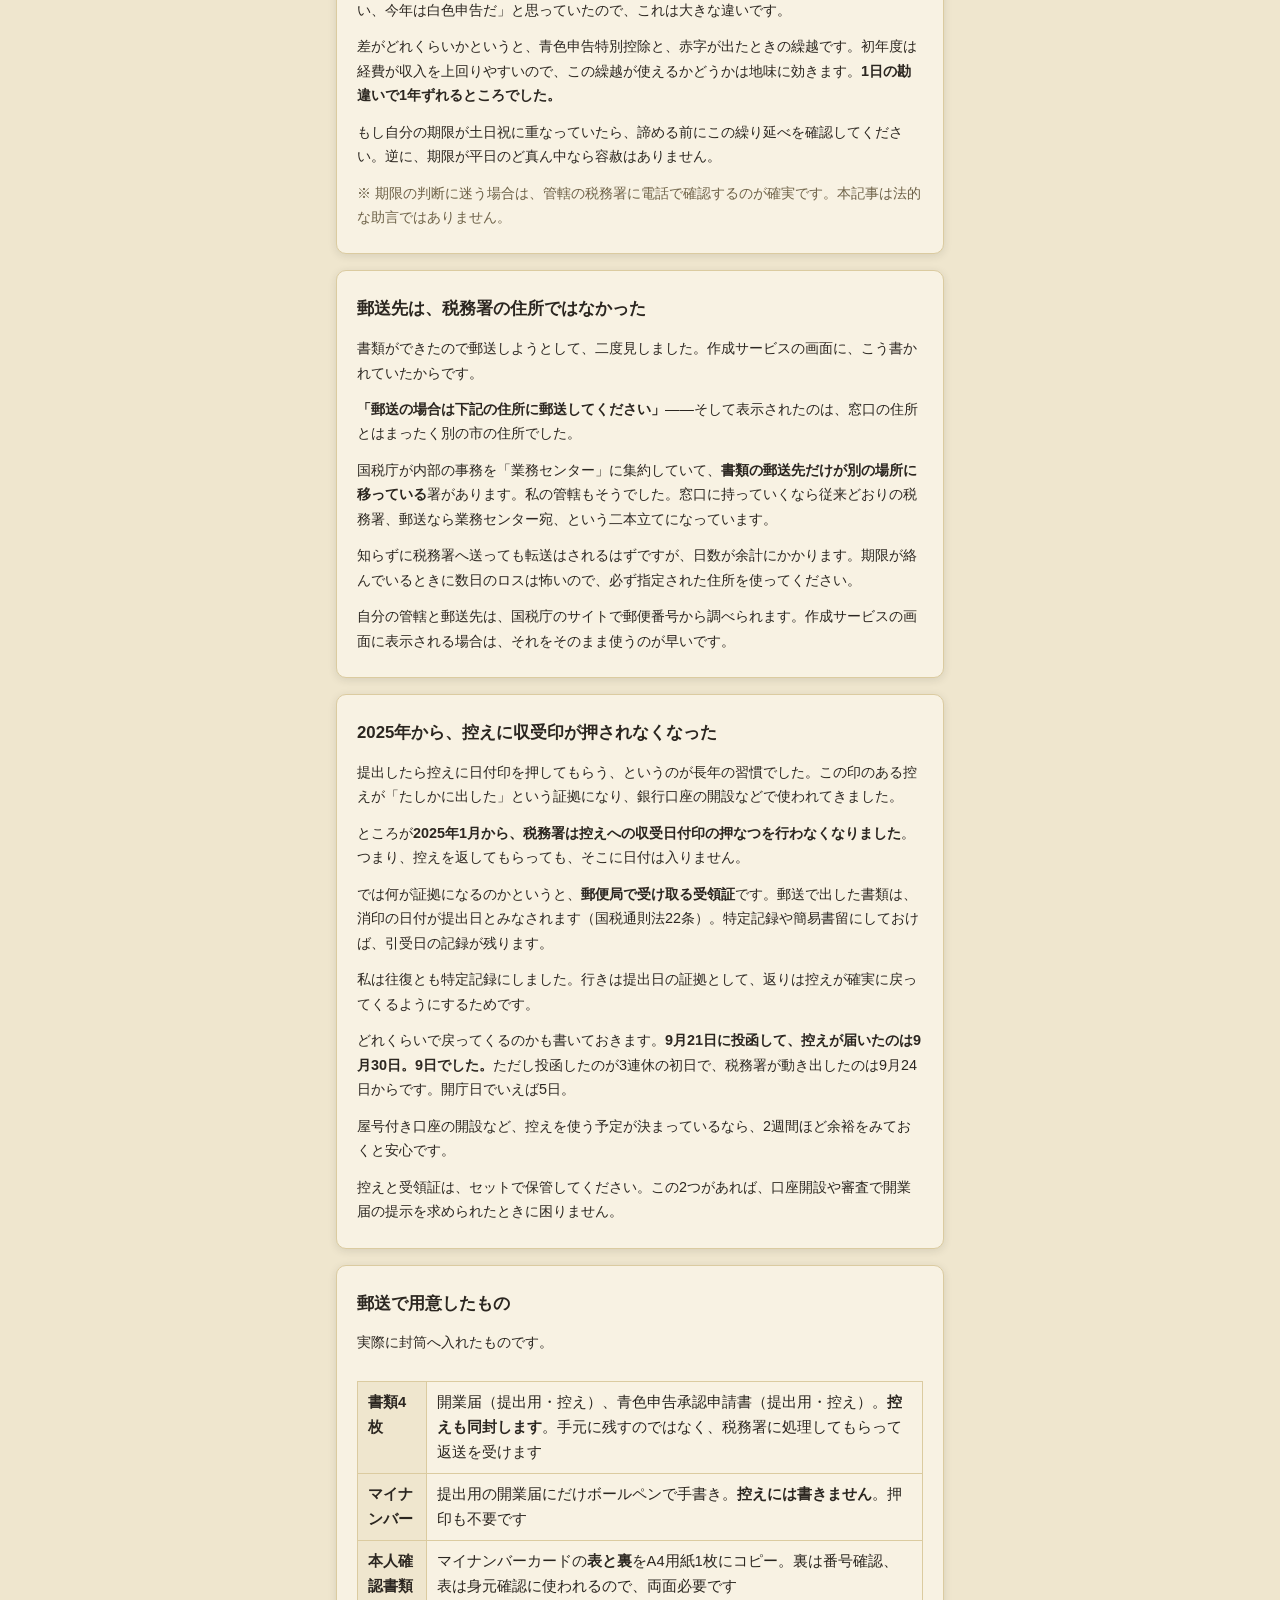
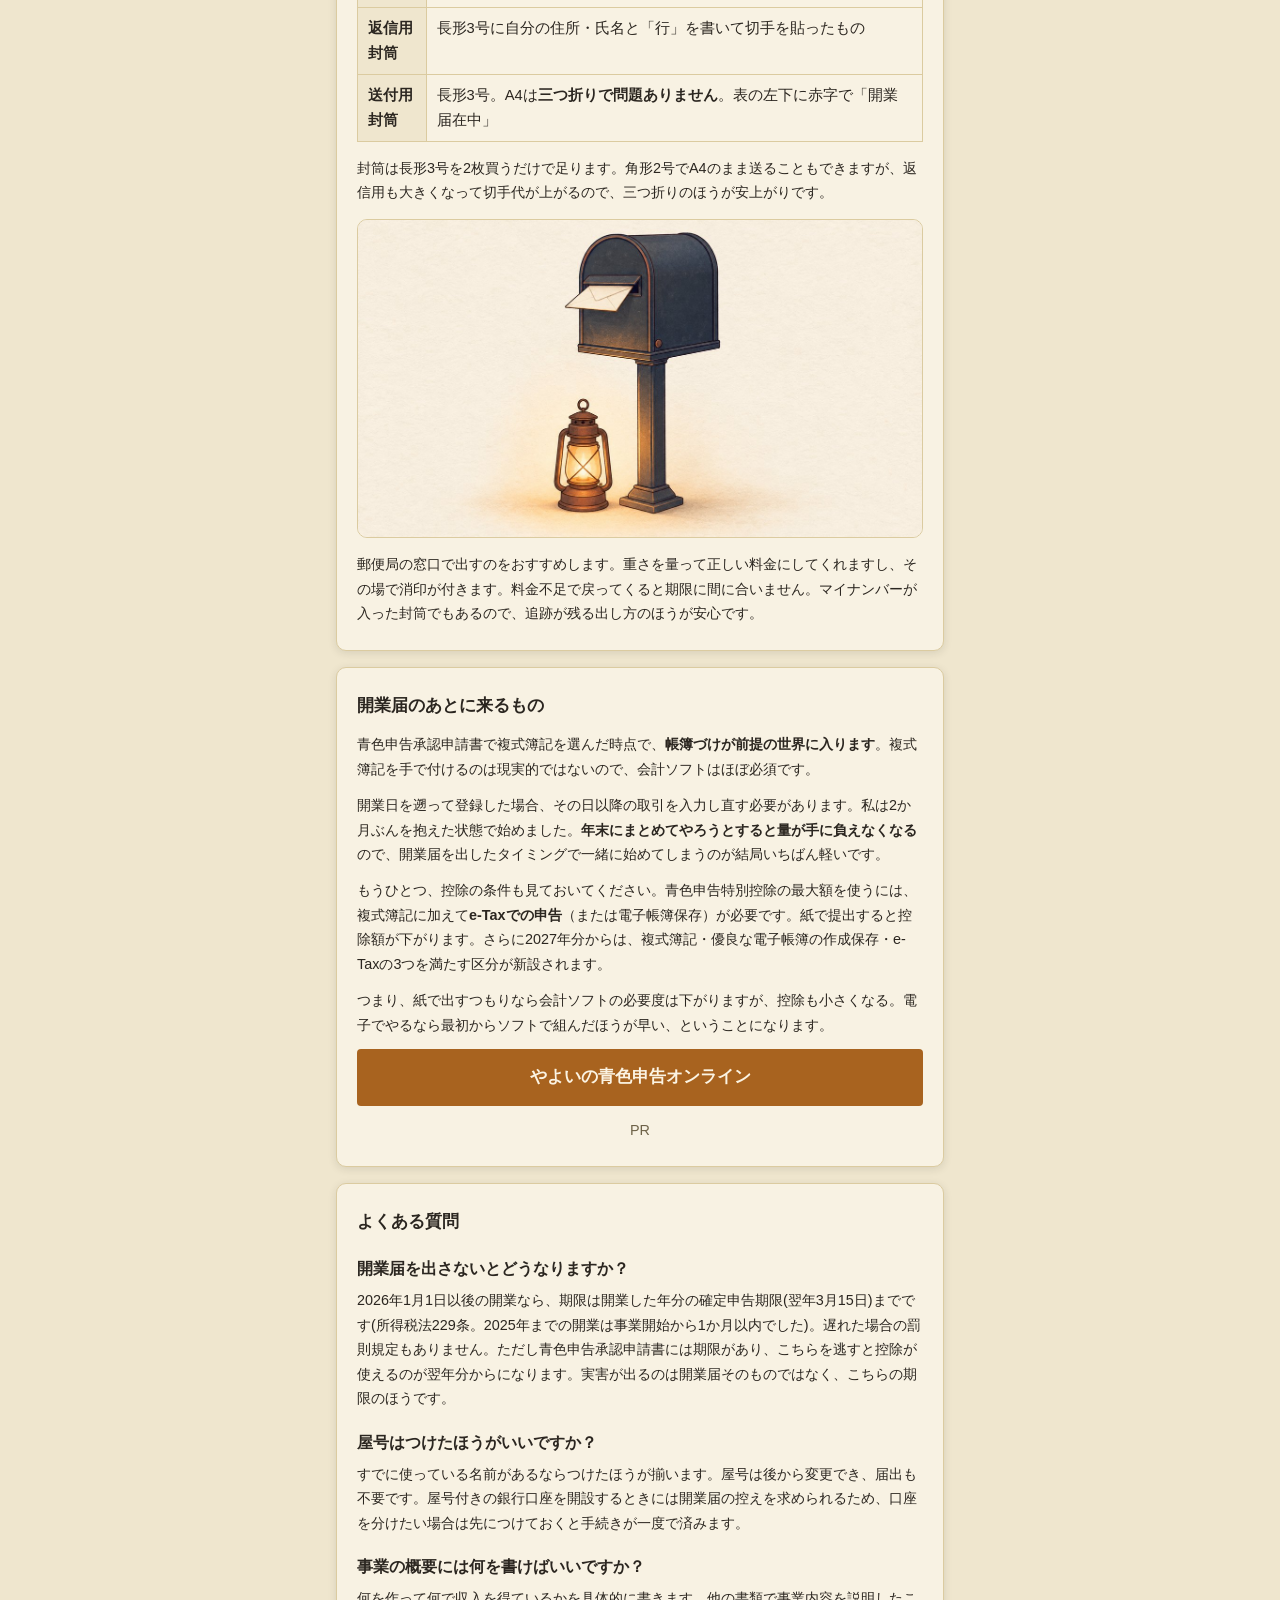
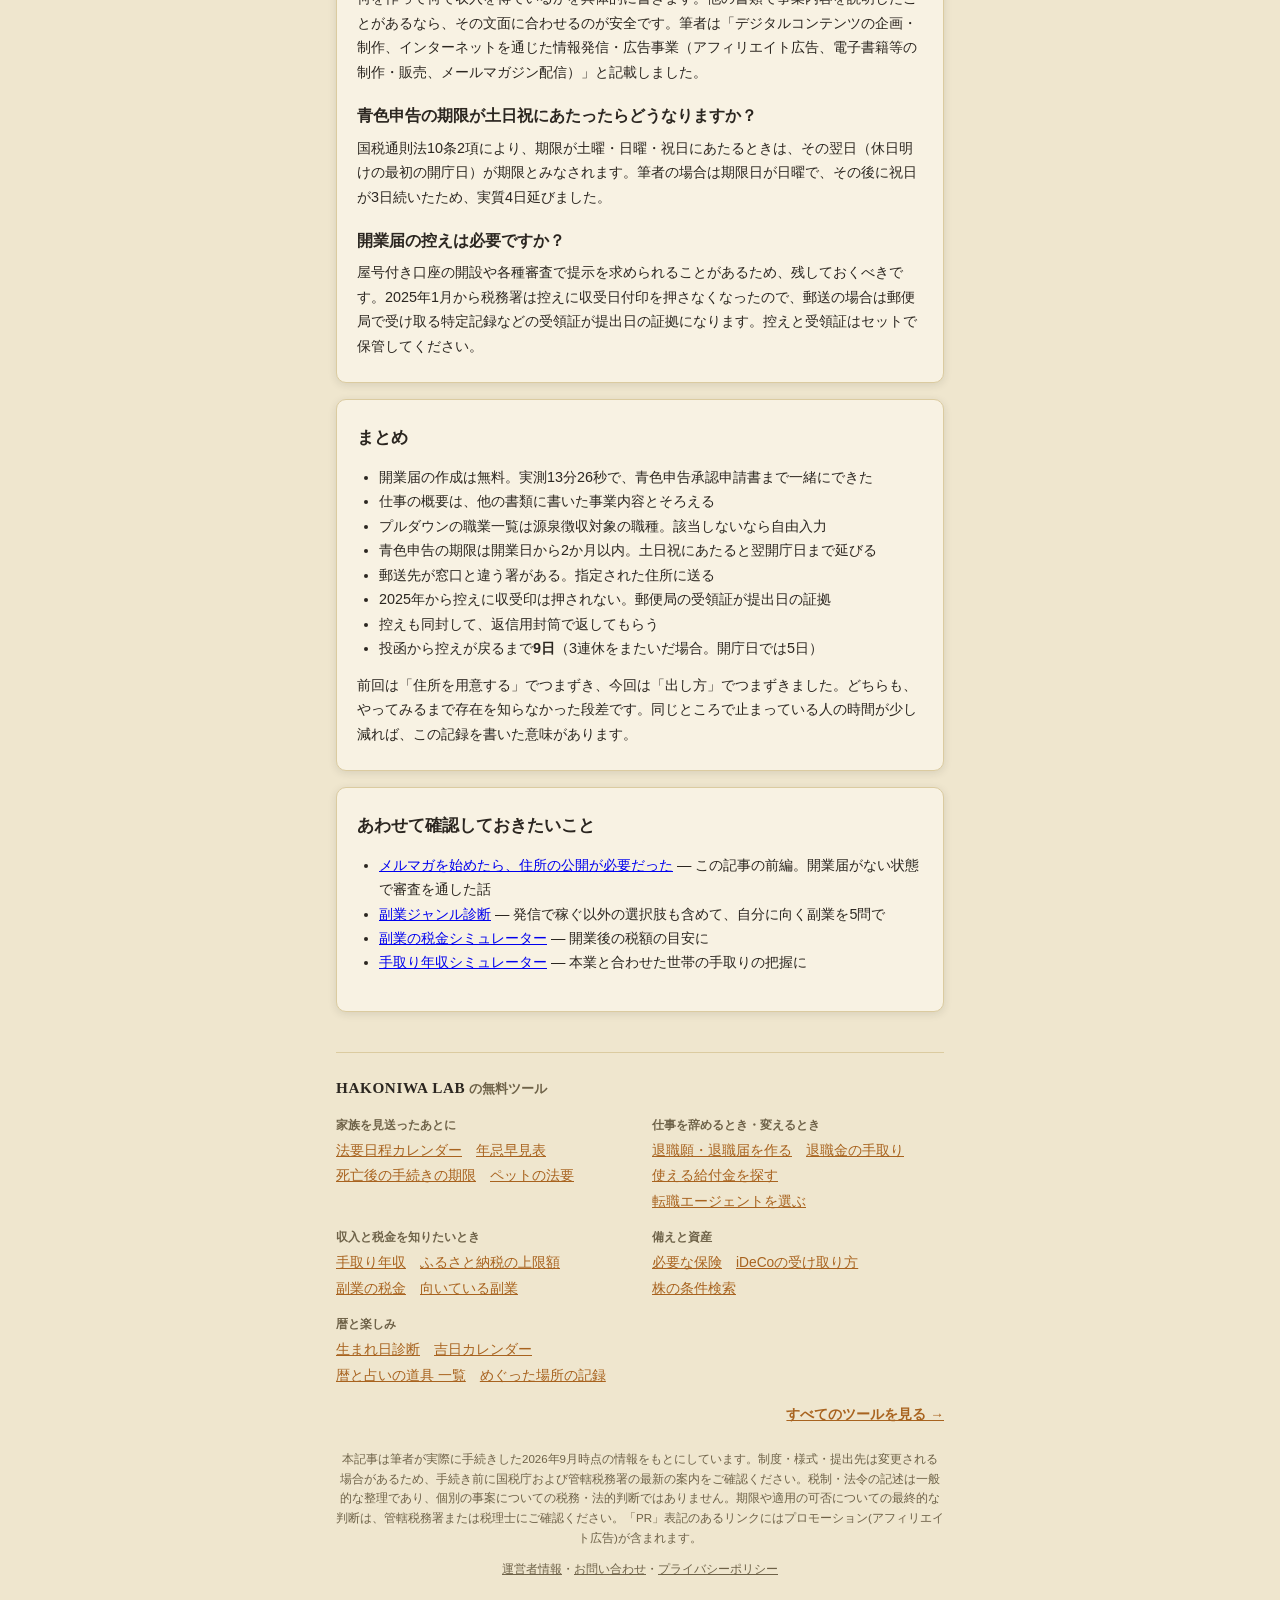
==== commit e37ba279: "20ジャンル目に「統計調査員(国勢調査・家計調査など)」を追加(総務省の公式ページのみ)。全ページのツール一覧に「暦と占いの道具 一覧」を追加 Co-Authored-By: Claude Opus " ====
--- a/guide/kaigyo-todoke-teishutsu/index.html
+++ b/guide/kaigyo-todoke-teishutsu/index.html
@@ -316,6 +316,7 @@
         <ul class="site-nav__links">
           <li><a href="../../../birthday-fortune/">生まれ日診断</a></li>
           <li><a href="../../../birthday-fortune/calendar/">吉日カレンダー</a></li>
+          <li><a href="../../../birthday-fortune/tools/">暦と占いの道具 一覧</a></li>
           <li><a href="../../../meguri-log/">めぐった場所の記録</a></li>
         </ul>
       </div>
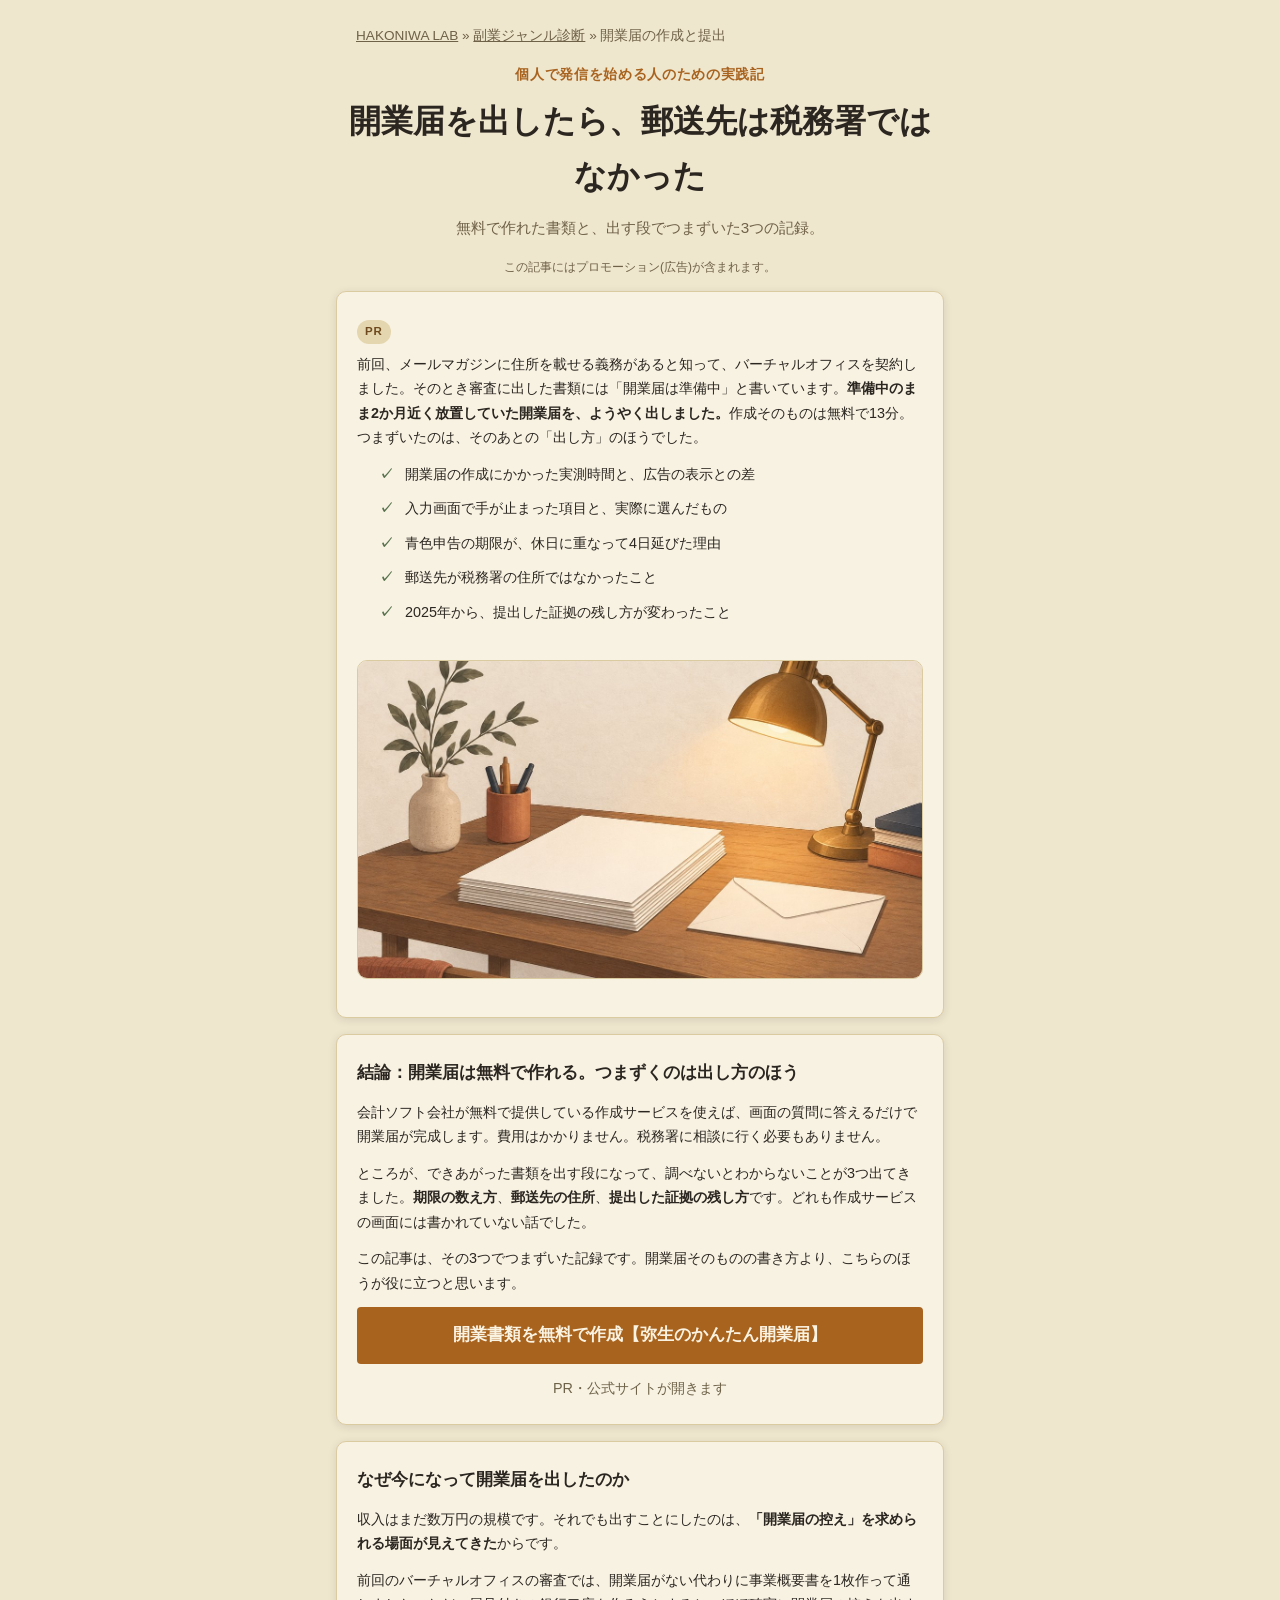
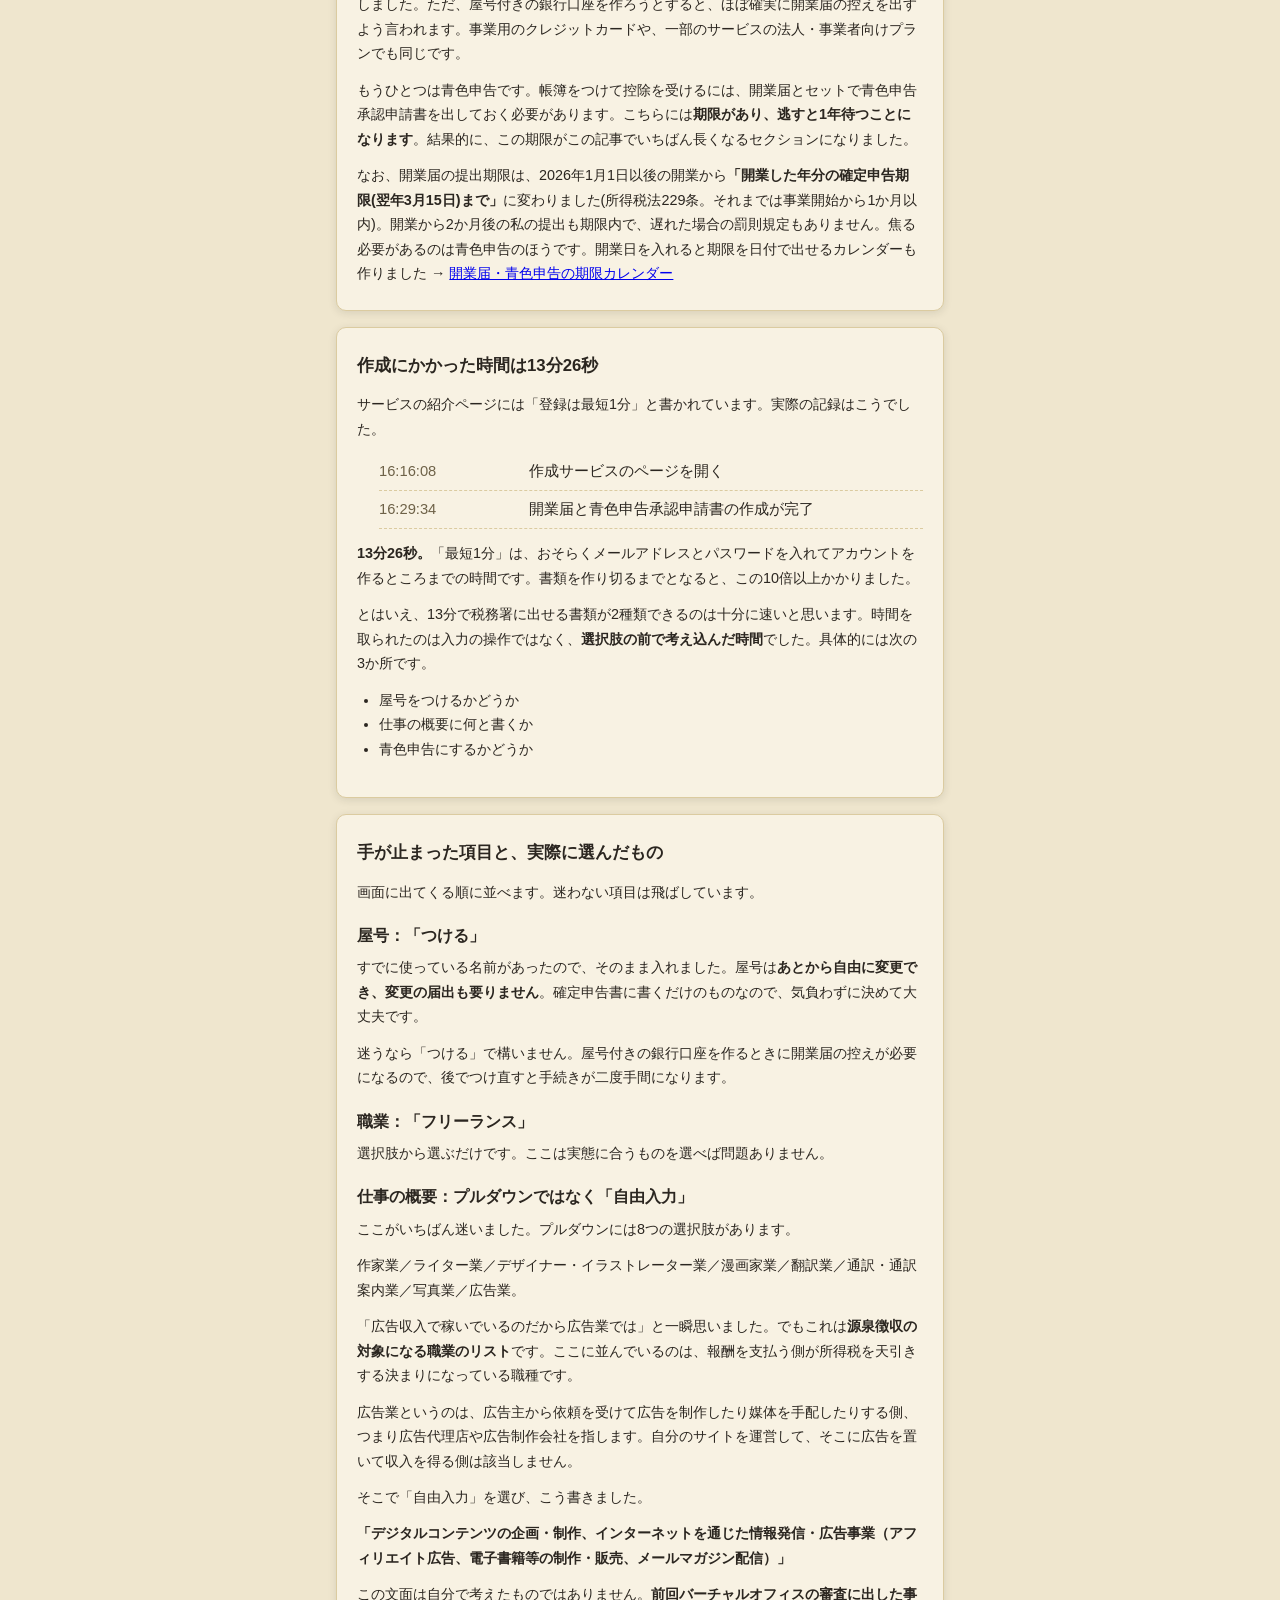
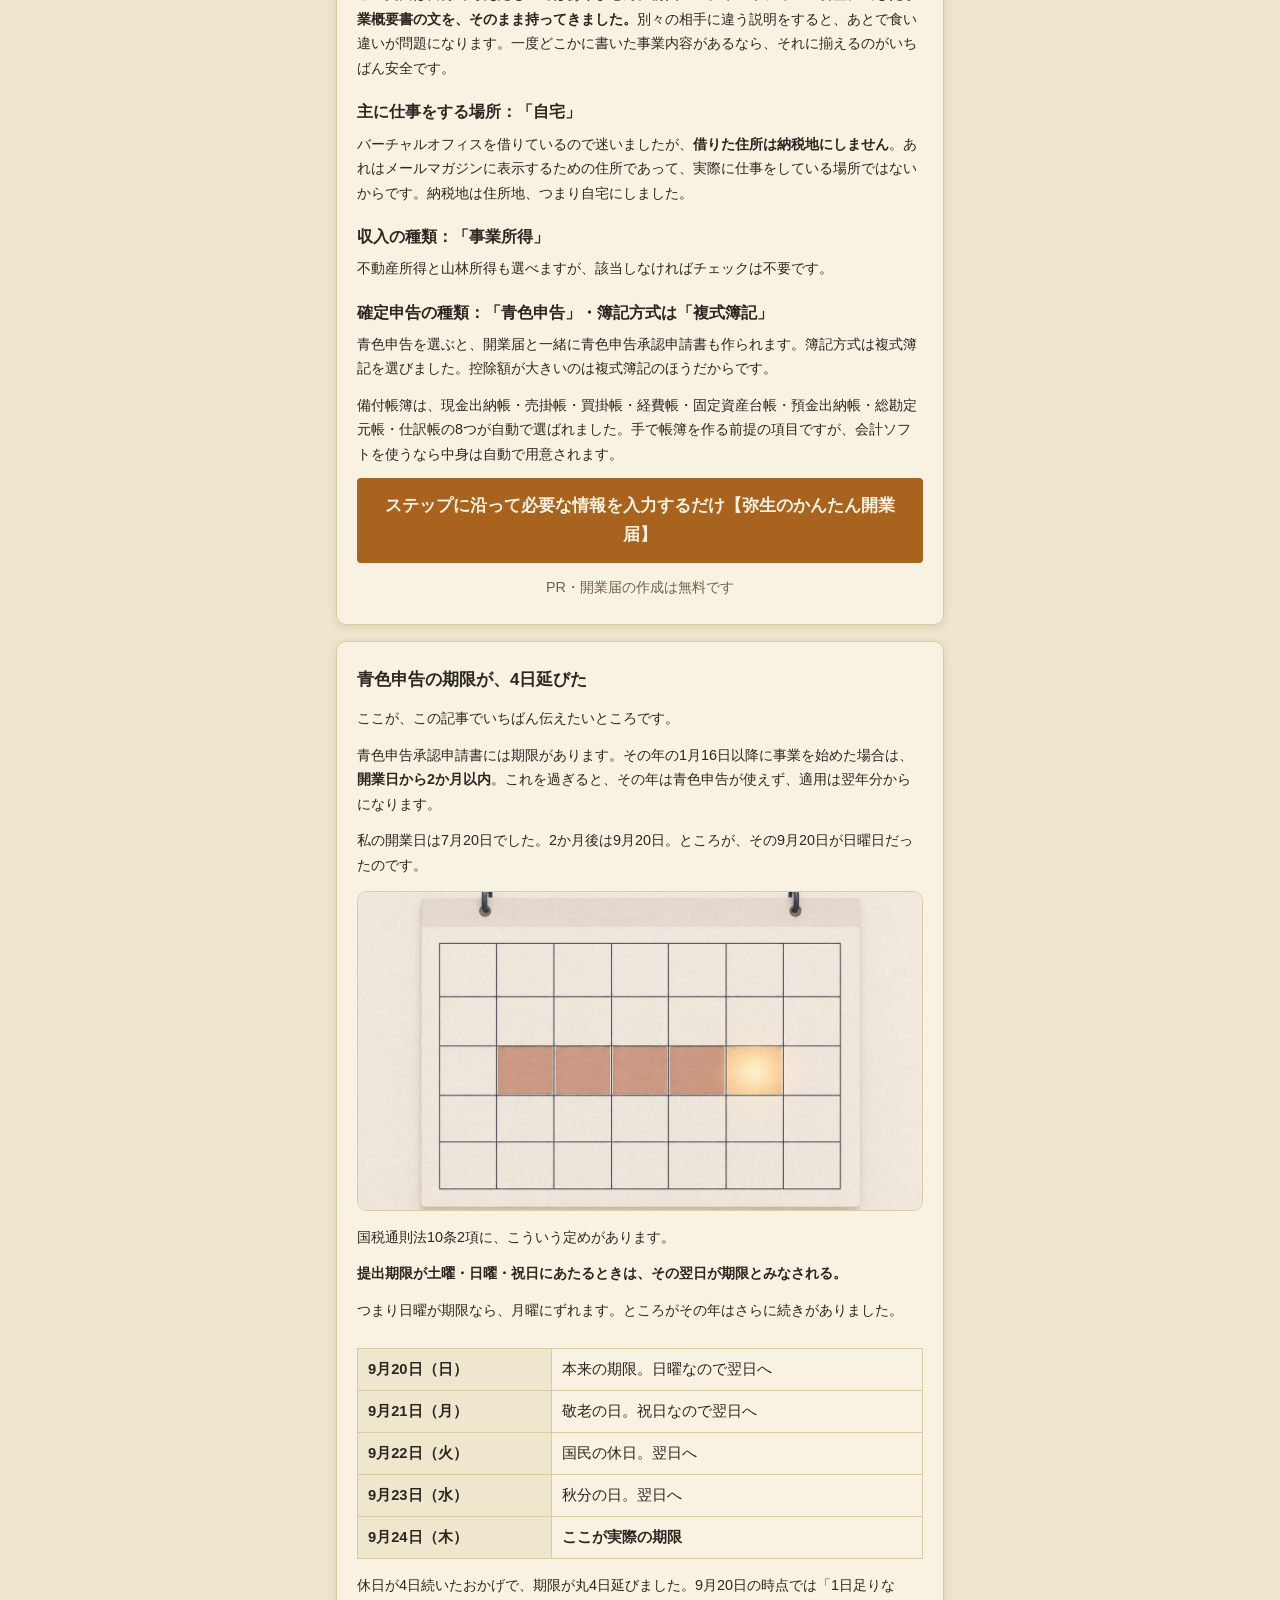
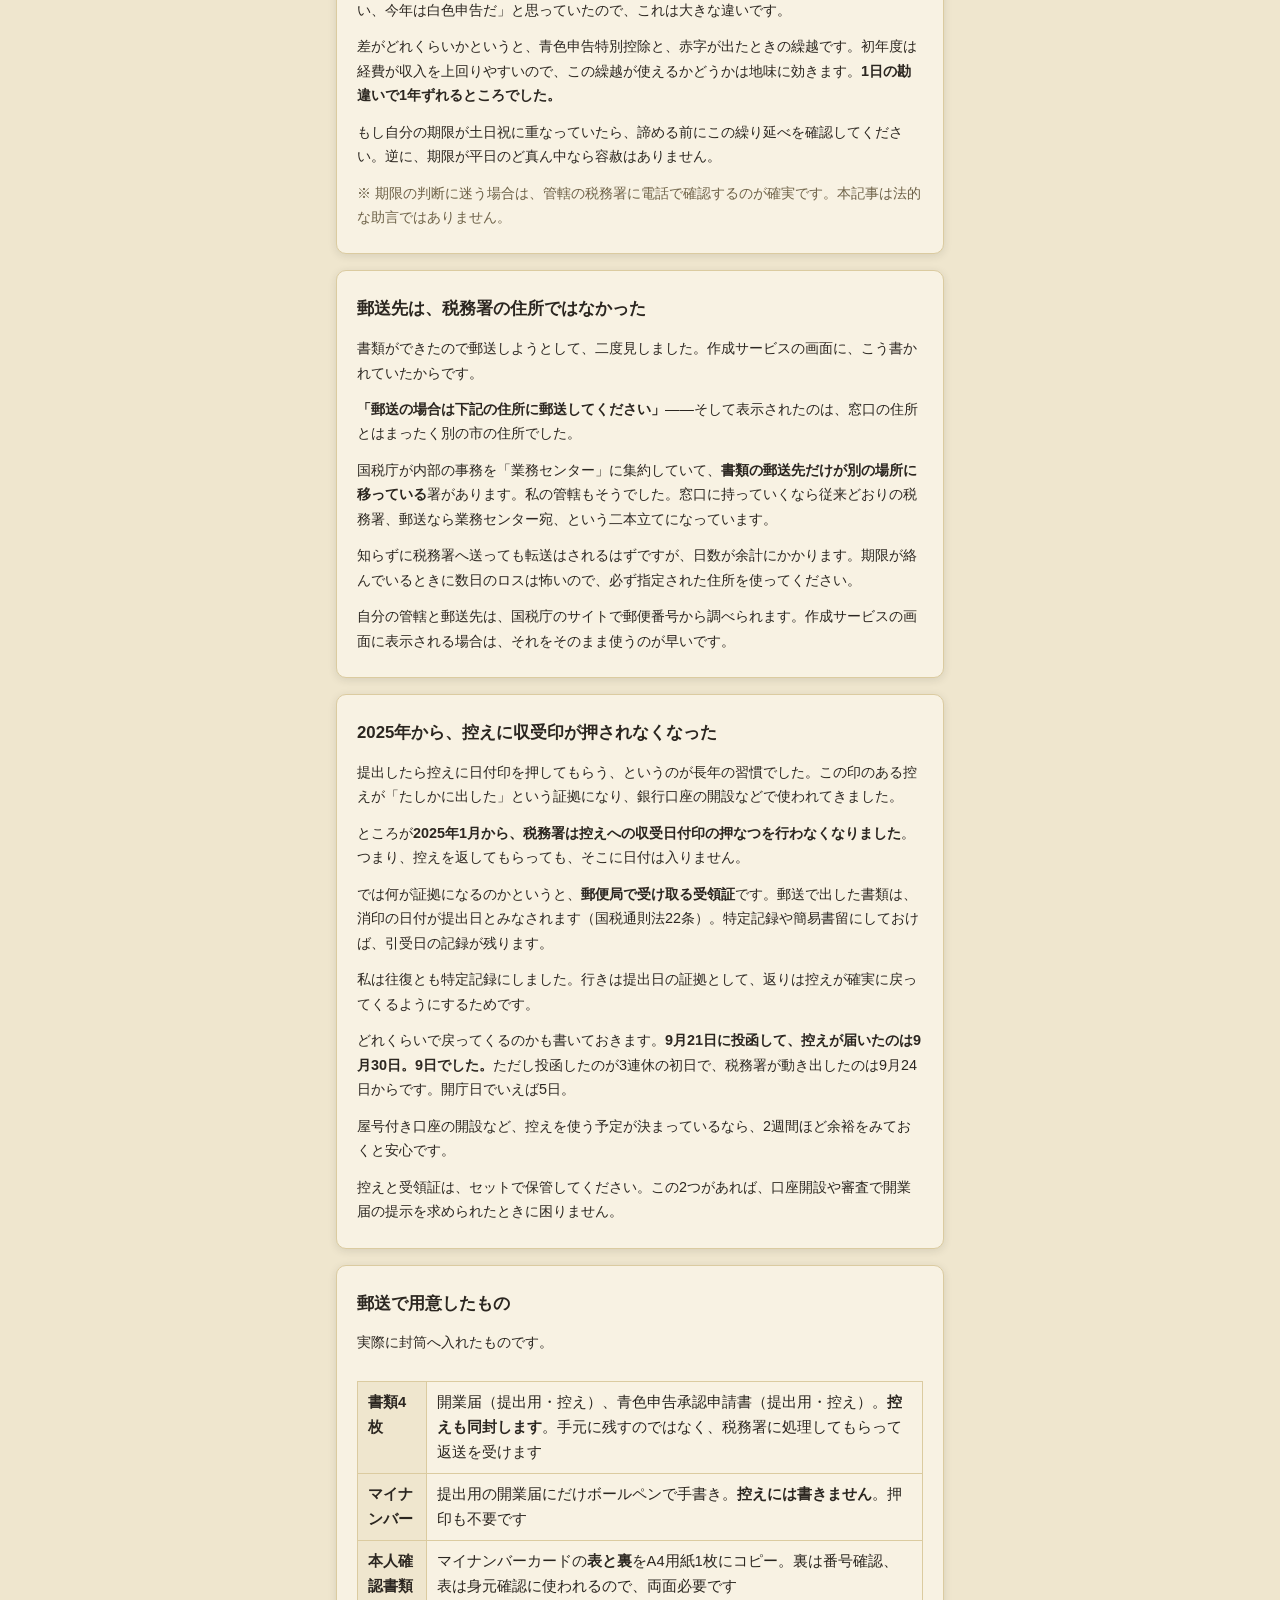
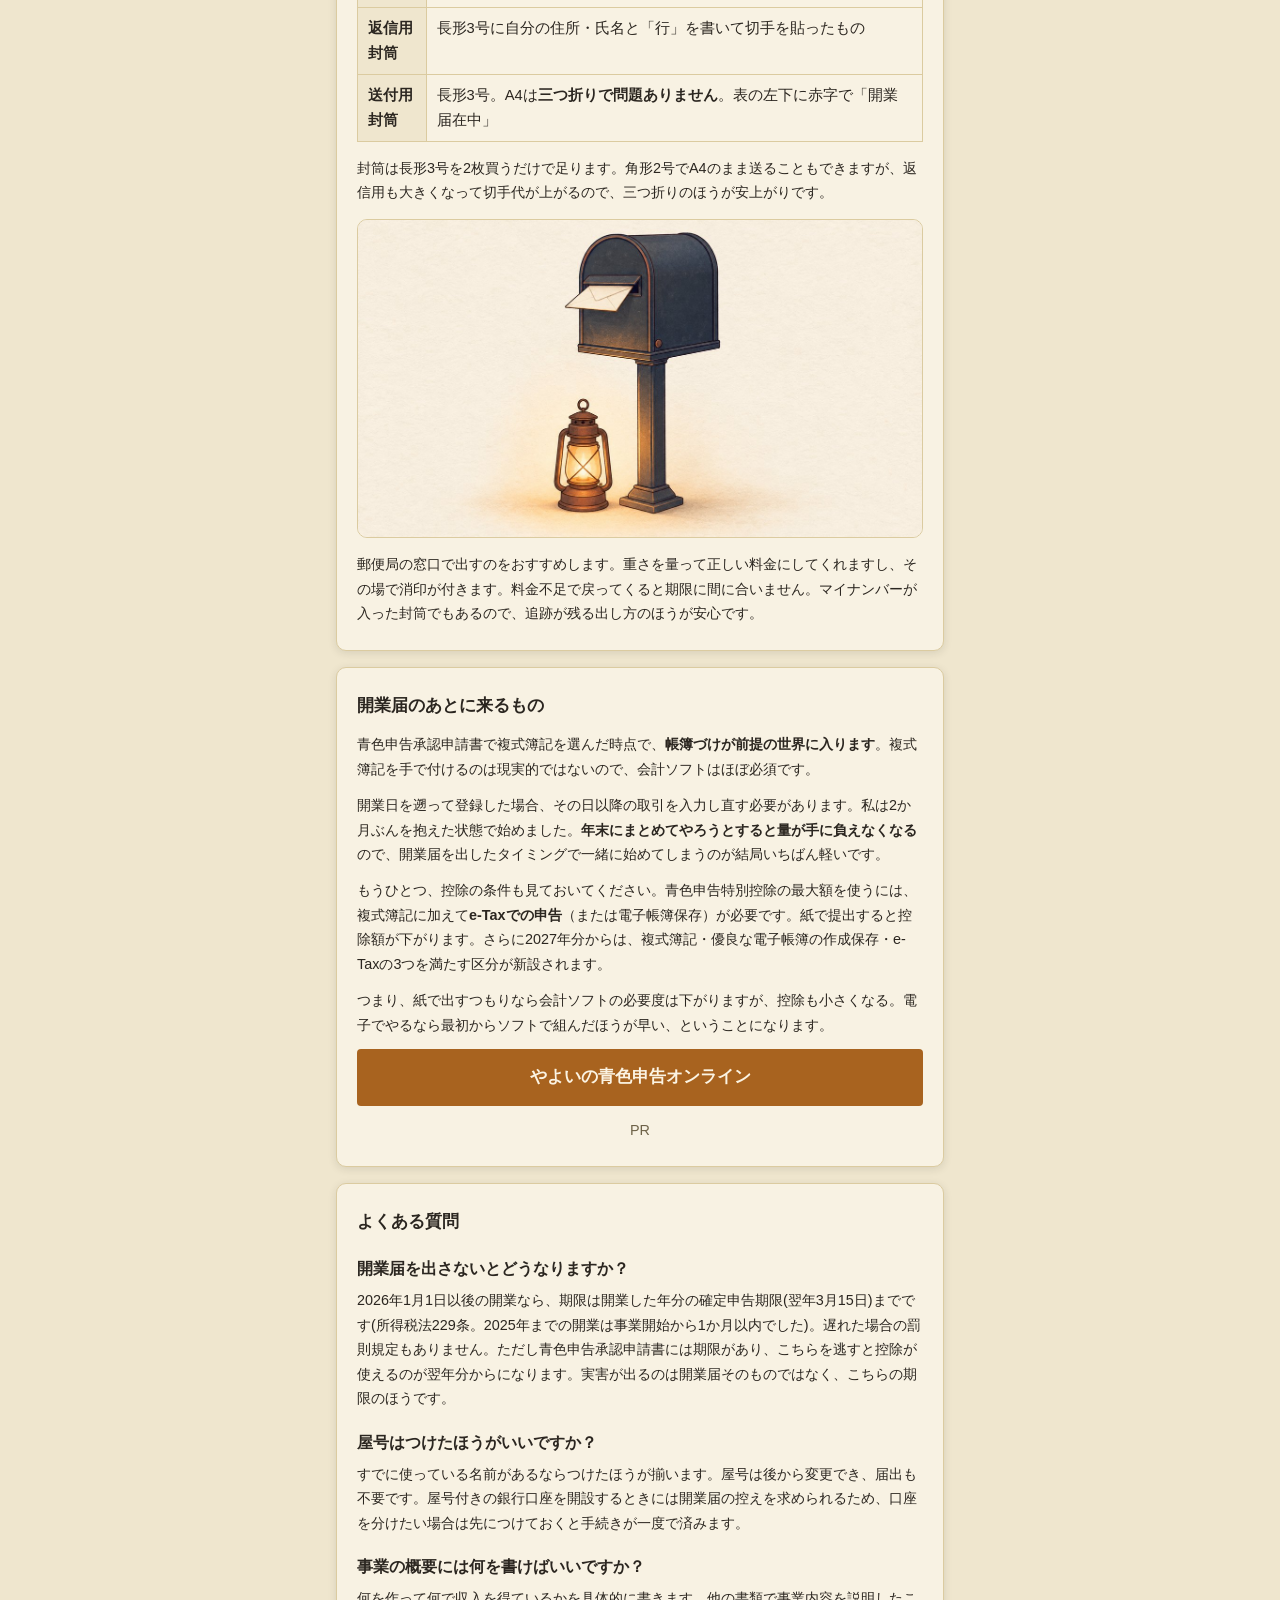
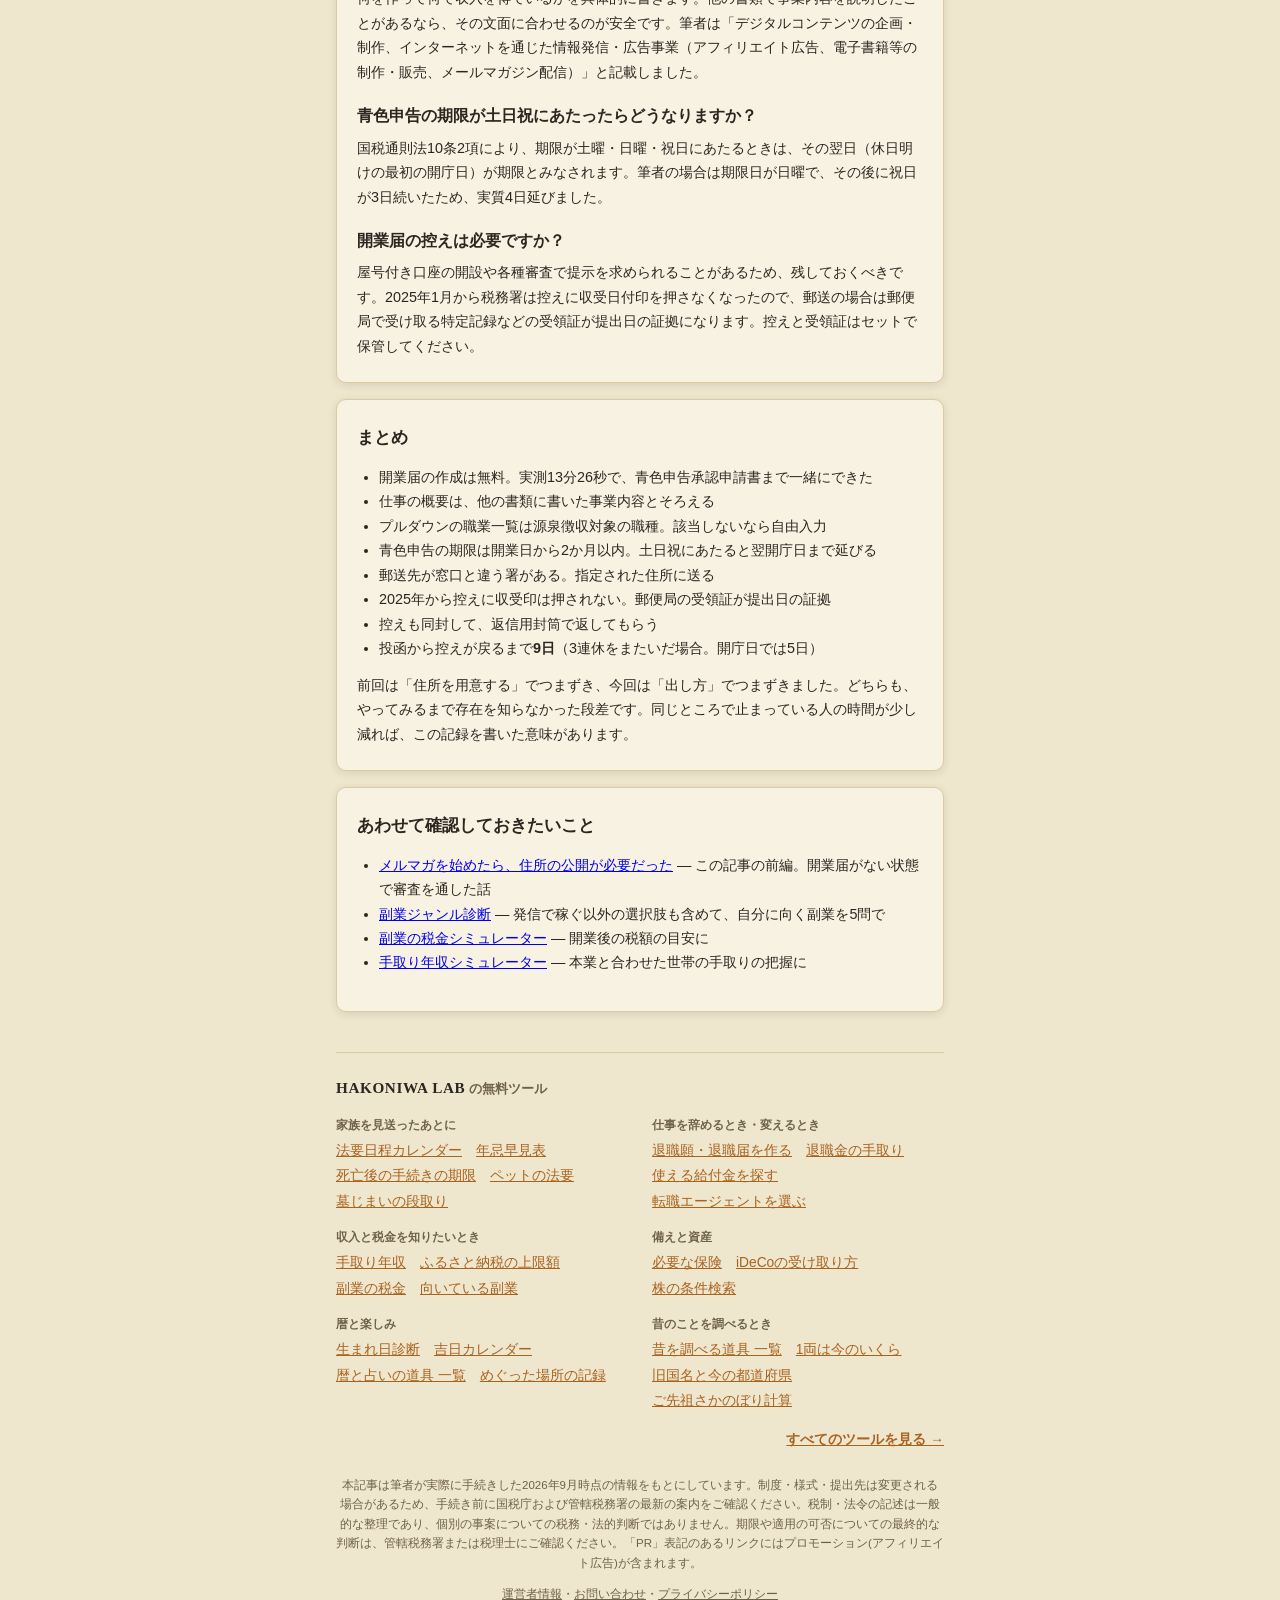
==== commit 563f14dc: "全ページのツール一覧に「昔のことを調べるとき」（昔を調べる道具 一覧・1両・旧国名・ご先祖）と「墓じまいの段取り」を追加 site-nav/site-nav.html を更新して site_nav.p" ====
--- a/guide/kaigyo-todoke-teishutsu/index.html
+++ b/guide/kaigyo-todoke-teishutsu/index.html
@@ -283,6 +283,7 @@
           <li><a href="../../../houyou-calendar/hayami/">年忌早見表</a></li>
           <li><a href="../../../houyou-calendar/tetsuzuki/">死亡後の手続きの期限</a></li>
           <li><a href="../../../houyou-calendar/pet/">ペットの法要</a></li>
+          <li><a href="../../../houyou-calendar/hakajimai/">墓じまいの段取り</a></li>
         </ul>
       </div>
       <div>
@@ -320,6 +321,15 @@
           <li><a href="../../../meguri-log/">めぐった場所の記録</a></li>
         </ul>
       </div>
+      <div>
+        <p class="site-nav__label">昔のことを調べるとき</p>
+        <ul class="site-nav__links">
+          <li><a href="../../../mukashi/">昔を調べる道具 一覧</a></li>
+          <li><a href="../../../mukashi/ryou/">1両は今のいくら</a></li>
+          <li><a href="../../../mukashi/kokumei/">旧国名と今の都道府県</a></li>
+          <li><a href="../../../mukashi/senzo/">ご先祖さかのぼり計算</a></li>
+        </ul>
+      </div>
     </div>
     <p class="site-nav__all"><a href="../../../">すべてのツールを見る →</a></p>
   </nav>
